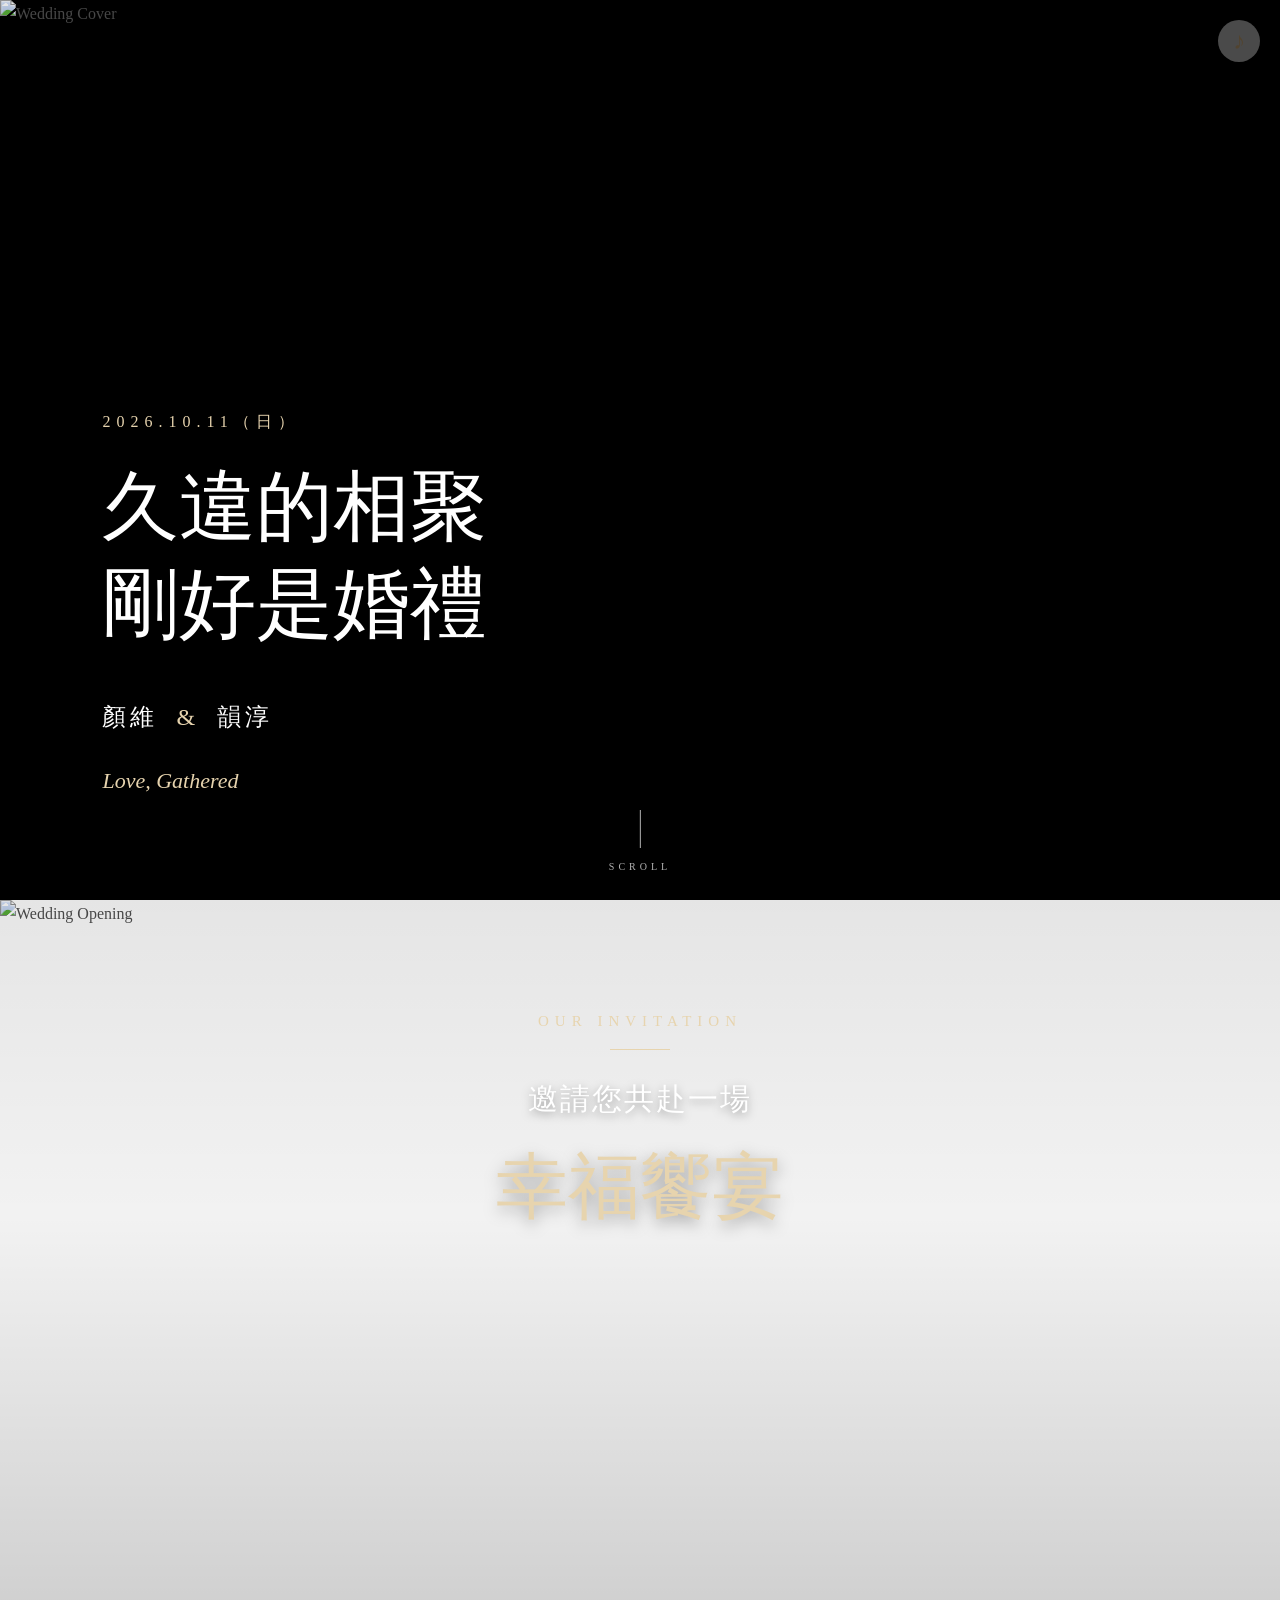
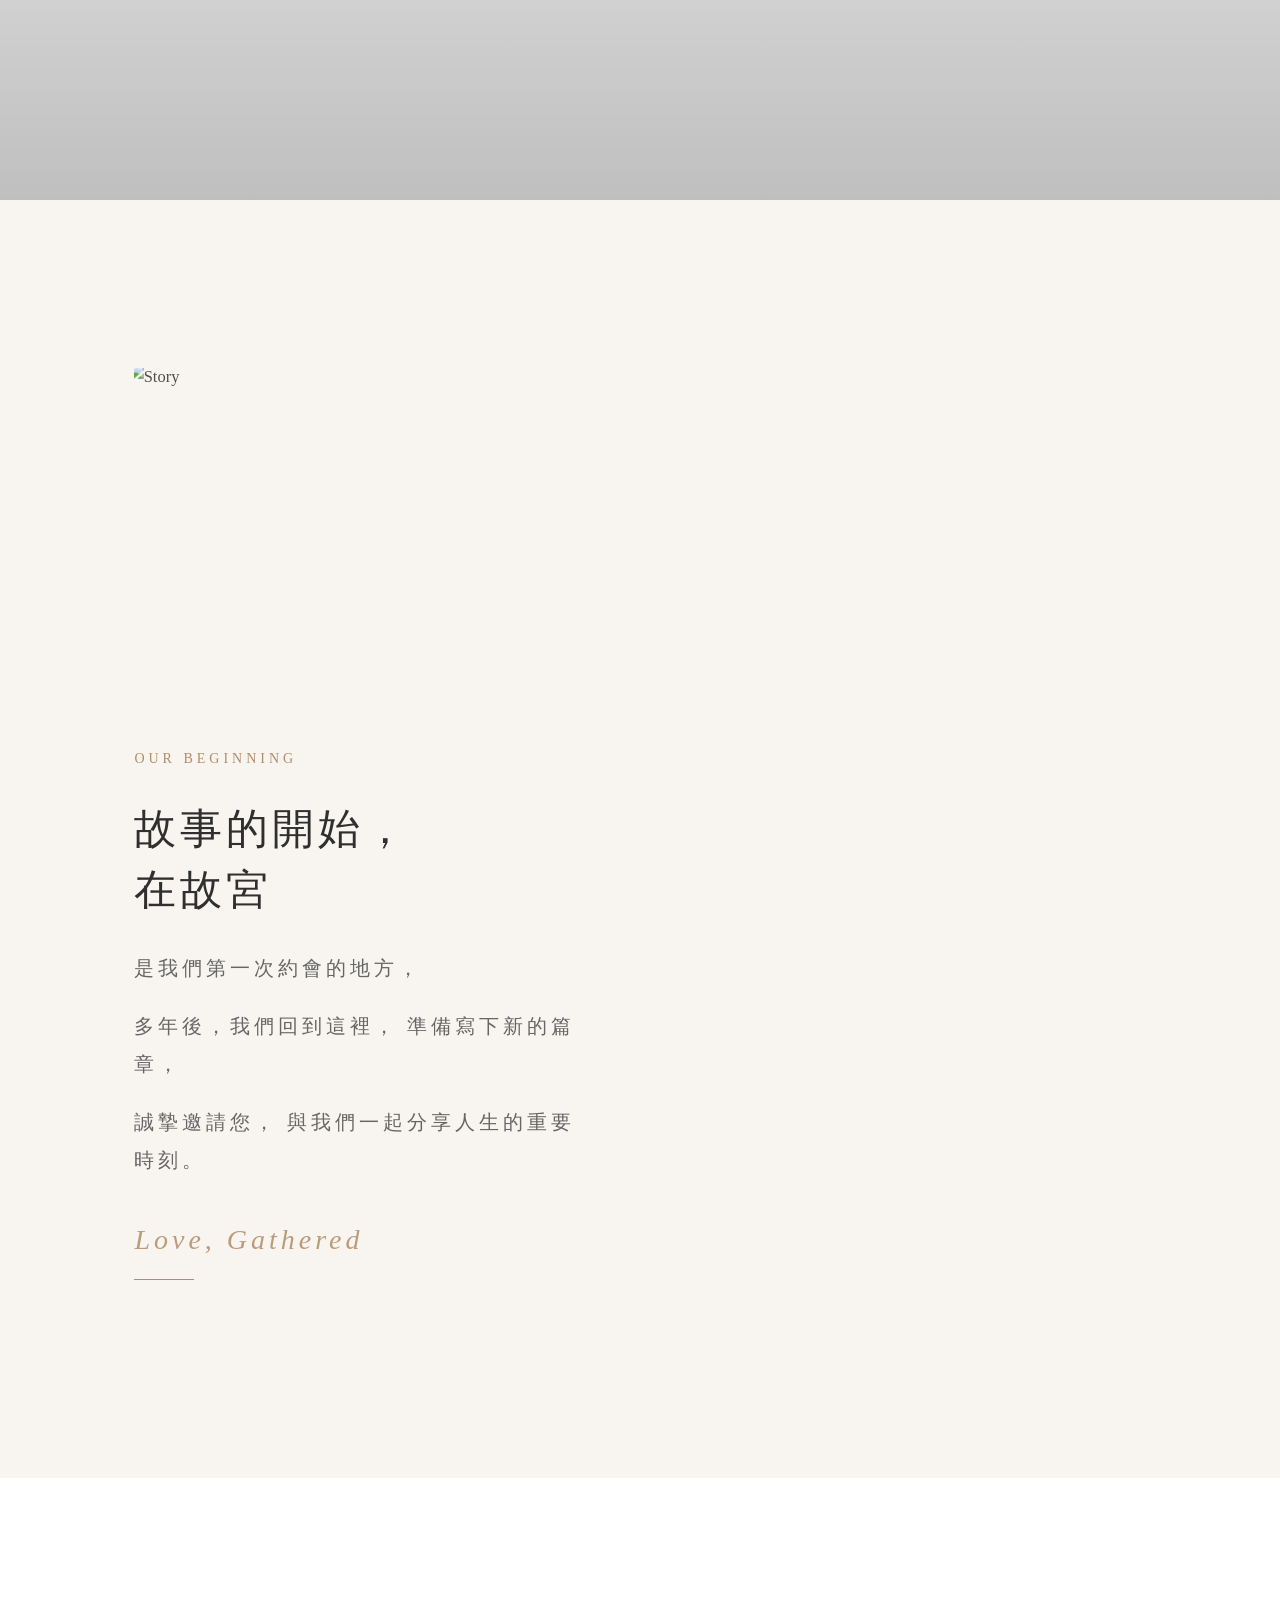
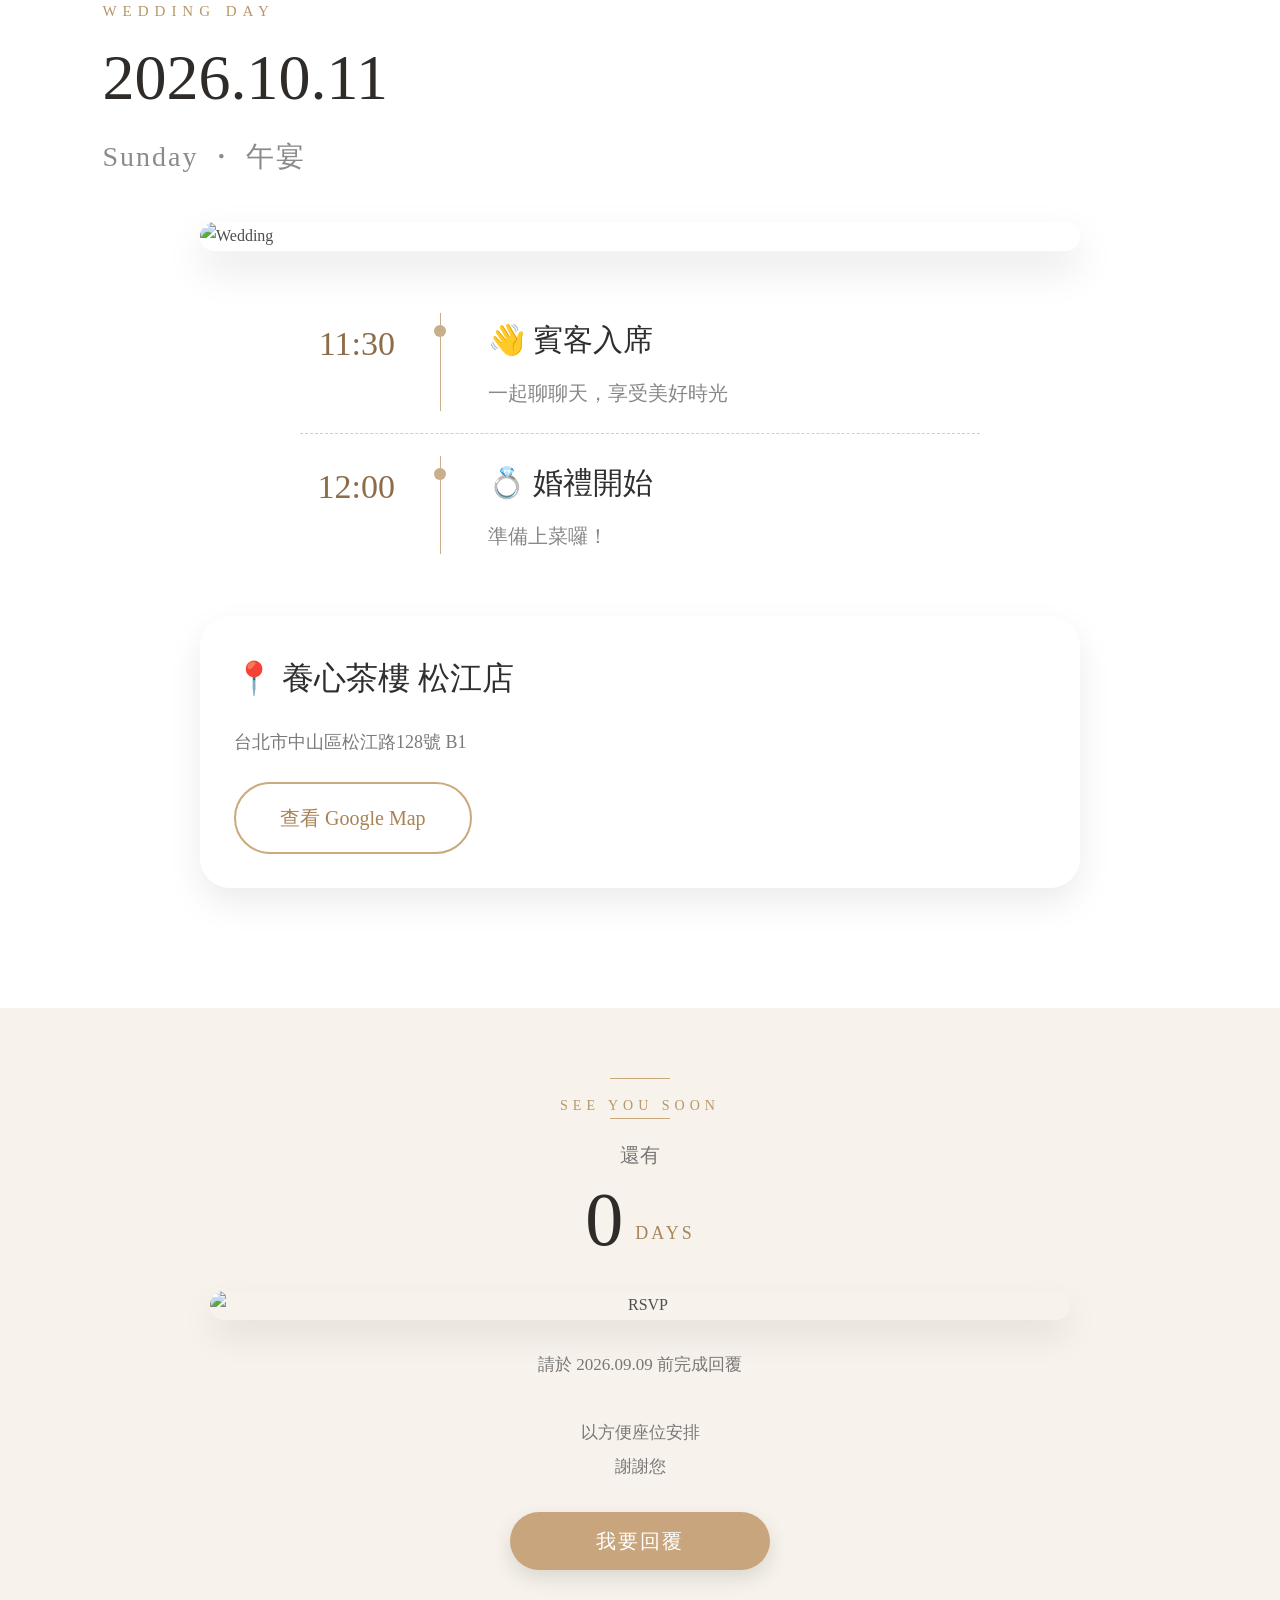
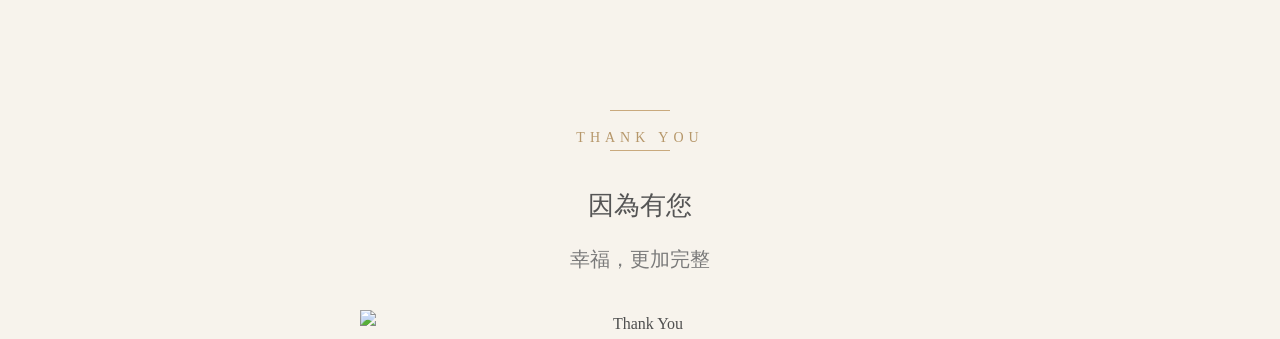
==== index.html @ 10304137 "網站版面優化" ====
<!DOCTYPE html>
<html lang="zh-Hant">

<head>
    <meta charset="UTF-8">
    <meta name="viewport" content="width=device-width, initial-scale=1.0">

    <title>久違的相聚，剛好是婚禮</title>

    <link rel="preconnect" href="https://fonts.googleapis.com">
    <link rel="preconnect" href="https://fonts.gstatic.com" crossorigin>

    <link href="https://share.google/tovKnfZ9bGQJ9keoD" rel="stylesheet">

    <link rel="stylesheet" href="style.css">
</head>

<body>

<audio id="bgMusic" loop preload="metadata">
    <source src="music/background.mp3" type="audio/mpeg">
</audio>

<button id="musicBtn" class="music-btn" aria-label="背景音樂">
    ♪
</button>

<header class="hero">

    <div class="hero-bg">

        <!-- Desktop Cover -->
        <img
            src="images/cover-desktop.jpg"
            class="desktop"
            alt="Wedding Cover"
            fetchpriority="high"
            decoding="async">

        <!-- Mobile Cover -->
        <img
            src="images/cover-mobile.jpg"
            class="mobile"
            alt="Wedding Cover"
            fetchpriority="high"
            decoding="async">

    </div>

    <div class="hero-overlay"></div>

    <div class="hero-content">

        <div class="hero-date hero-fade">
            2026.10.11（日）
        </div>

        <h1 class="hero-title">

            <span class="line1 hero-fade">
                久違的相聚
            </span>

            <span class="line2 hero-fade">
                剛好是婚禮
            </span>

        </h1>

        <div class="hero-couple hero-fade">

            <span>顏維</span>

            <em>&</em>

            <span>韻淳</span>

        </div>

        <div class="hero-love hero-fade">

            Love, Gathered

        </div>

    </div>

    <div class="scroll-indicator">

        <span></span>

        <p>SCROLL</p>

    </div>

</header>


<section class="opening">

    <div class="opening-bg">

        <img
        src="images/opening.jpg"
        alt="Wedding Opening"
        loading="lazy"
        decoding="async">

    </div>

    <div class="opening-overlay"></div>

    <div class="opening-content">

    <div class="opening-tag">
        OUR INVITATION
    </div>

    <div class="opening-subtitle">
        邀請您共赴一場
    </div>

    <h2 class="opening-title">
        幸福饗宴
    </h2>

</div>

</section>

<section class="story">

    <div class="story-content">

        <div class="section-tag">
            OUR BEGINNING
        </span>

        <h2>
            故事的開始，<br>
            在故宮
        </h2>

        <p>
            是我們第一次約會的地方，
        </p>

        <p>
            多年後，我們回到這裡，
            準備寫下新的篇章，
        </p>

        <p>
            誠摯邀請您，
            與我們一起分享人生的重要時刻。
        </p>

        <div class="story-love">
            Love, Gathered
        </div>

    </div>

    <div class="story-image">

        <img
        src="images/story.jpg"
        alt="Story"
        loading="lazy"
        decoding="async">

    </div>

</section>


<!-- ===========================
     WEDDING DAY
=========================== -->

<section class="wedding-day">

    <div class="section-tag">
        WEDDING DAY
    </div>

    <h2 class="wedding-date">
        2026.10.11
    </h2>

    <div class="wedding-week">
        Sunday ・ 午宴
    </div>

    <!-- Photo -->
    <div class="wedding-photo">

        <img
        src="images/wedding-day.jpg"
        alt="Wedding"
        loading="lazy"
        decoding="async">

    </div>

    <!-- Timeline -->

    <div class="timeline">

        <div class="timeline-item">

            <div class="timeline-time">
                11:30
            </div>

            <div class="timeline-line"></div>

            <div class="timeline-content">

                <h3>
                    👋 賓客入席
                </h3>

                <p>
                    一起聊聊天，享受美好時光
                </p>

            </div>

        </div>

        <div class="timeline-item">

            <div class="timeline-time">
                12:00
            </div>

            <div class="timeline-line"></div>

            <div class="timeline-content">

                <h3>
                    💍 婚禮開始
                </h3>

                <p>
                    準備上菜囉！
                </p>

            </div>

        </div>

    </div>

    <!-- Venue -->

    <div class="venue-card">

        <div class="venue-name">
            📍 養心茶樓 松江店
        </div>

        <div class="venue-address">
            台北市中山區松江路128號 B1
        </div>

        <a
            href="https://maps.app.goo.gl/XXXXXXXX"
            target="_blank"
            class="map-btn">

            查看 Google Map

        </a>

    </div>

</section>

<!-- ===========================
COUNTDOWN + RSVP
=========================== -->
<section class="countdown">
<div class="countdown-divider"></div>
<div class="countdown-tag">SEE YOU SOON</div>
<div class="countdown-divider"></div>
<div class="countdown-text">還有</div>
<div class="countdown-days">
<span id="days">0</span>
<span class="days-text">DAYS</span>
</div>
<div class="rsvp-photo">
<img
src="images/rsvp.jpg"
alt="RSVP"
loading="lazy"
decoding="async">
</div>
<div class="rsvp-note">
請於 2026.09.09 前完成回覆<br><br>
以方便座位安排<br>
謝謝您
</div>
<a href="https://forms.gle/j4CADW6U5NRUHz796" target="_blank" class="rsvp-btn">
我要回覆
</a>
</section>

<!-- ===========================
     THANK YOU
=========================== -->

<section class="thankyou">

    <div class="thankyou-divider"></div>

    <div class="thankyou-tag">
        THANK YOU
    </div>

    <div class="thankyou-divider"></div>

    <div class="thankyou-text">

        <p>因為有您</p>

        <p>幸福，更加完整</p>

    </div>

    <div class="thankyou-photo">

        <img
        src="images/thank-you.jpg"
        alt="Thank You"
        loading="lazy"
        decoding="async">

    </div>

</section>
<script src="script.js"></script>

</body>
</html>
---- style.css ----
/* ===========================
   RESET
=========================== */

*{
    margin:0;
    padding:0;
    box-sizing:border-box;
}

html{
    scroll-behavior:smooth;
}

body{

    font-family:"Noto Serif TC",serif;
    color:#4f4f4f;
    background:#ffffff;
    line-height:1.8;
    overflow-x:hidden;

}

img{

    width:100%;
    display:block;

}

a{

    text-decoration:none;

}

section{

    width:100%;
    padding:120px 8%;

}


/* ===========================
   共用
=========================== */

.section-tag{

    font-size:13px;
    letter-spacing:4px;
    color:#a59d92;
    display:block;
    margin-bottom:24px;

}

h1{

    font-size:64px;
    font-weight:500;
    line-height:1.3;

}

h2{

    font-size:42px;
    font-weight:500;
    line-height:1.5;

}

p{

    font-size:18px;
    color:#666;
    margin-top:18px;

}

.love{

    font-family:"Cormorant Garamond",serif;
    font-size:20px;
    font-style:italic;
    color:#9c8b74;

}

/* ===========================
   HERO
=========================== */

.hero{
    position:relative;
    width:100%;
    height:100vh;
    min-height:760px;
    overflow:hidden;
    background:#000;
}

.hero-bg{
    position:absolute;
    inset:0;
    z-index:1;
}

.hero-bg img{
    position:absolute;
    inset:0;
    width:100%;
    height:100%;
    object-fit:cover;
}

.hero-bg .desktop{
    display:block;
}

.hero-bg .mobile{
    display:none;
}

.hero-overlay{
    position:absolute;
    inset:0;
    z-index:2;

    background:
    linear-gradient(
        to bottom,
        rgba(0,0,0,.10),
        rgba(0,0,0,.18),
        rgba(0,0,0,.42)
    );
}

.hero-content{

    position:absolute;

    left:8%;

    bottom:11%;

    z-index:5;

    max-width:700px;

}

.hero-date,
.hero-title span,
.hero-couple,
.hero-love{

    opacity:1;

}

.hero-date{

    color:#E6D3AE;

    font-size:16px;

    letter-spacing:6px;

    margin-bottom:26px;

}

.hero-title{

    display:flex;

    flex-direction:column;

    gap:6px;

}

.hero-title span{

    display:block;

    color:#fff;

    font-size:clamp(48px,6vw,82px);

    line-height:1.18;

    font-weight:400;

    text-shadow:0 8px 28px rgba(0,0,0,.55);

}

.hero-couple{

    display:flex;

    align-items:center;

    gap:18px;

    margin-top:46px;

    color:#fff;

    font-size:24px;

    letter-spacing:4px;

}

.hero-couple em{

    font-style:normal;

    color:#E6D3AE;

}

.hero-love{

    margin-top:22px;

    font-size:22px;

    font-family:"Cormorant Garamond",serif;

    font-style:italic;

    color:#E6D3AE;

    opacity:.9;

}

.scroll-indicator{

    position:absolute;

    left:50%;

    bottom:24px;

    transform:translateX(-50%);

    z-index:8;

    display:flex;

    flex-direction:column;

    align-items:center;

    opacity:.7;

    animation:scrollFloat 3.6s ease-in-out infinite;

}

.scroll-indicator span{

    width:1px;

    height:38px;

    background:#fff;

    margin-bottom:10px;

}

.scroll-indicator p{

    margin:0;

    color:#fff;

    font-size:10px;

    letter-spacing:4px;

}

@keyframes scrollFloat{

    0%{

        transform:translate(-50%,0);

    }

    50%{

        transform:translate(-50%,8px);

    }

    100%{

        transform:translate(-50%,0);

    }

}

@media(max-width:900px){

.hero{

    min-height:100vh;

}

.hero-bg .desktop{

    display:none;

}

.hero-bg .mobile{

    display:block;

}

.hero-content{

    left:28px;

    right:28px;

    top:72px;

    bottom:auto;

}

.hero-date{

    font-size:13px;

    letter-spacing:4px;

    margin-bottom:16px;

}

.hero-title span{

    font-size:42px;

    line-height:1.25;

}

.hero-couple{

    margin-top:36px;

    font-size:18px;

    gap:12px;

}

.hero-love{

    font-size:17px;

    margin-top:18px;

}

.scroll-indicator{

    bottom:18px;

}

}

@keyframes fadeUp{

    from{

        opacity:0;

        filter:blur(10px);

    }

    to{

        opacity:1;

        filter:blur(0);

    }

}

/* ===========================
   OPENING
=========================== */

.opening{

    position:relative;

    width:100%;

    height:100vh;

    min-height:820px;

    overflow:hidden;

}

/* 背景 */

.opening-bg{

    position:absolute;

    inset:0;

}

.opening-bg img{

    width:100%;

    height:100%;

    object-fit:cover;

    object-position:center;

}

/* 漸層 */

.opening-overlay{

    position:absolute;

    inset:0;

    background:linear-gradient(
        to bottom,
        rgba(0,0,0,.10),
        rgba(0,0,0,.05) 35%,
        rgba(0,0,0,.25) 100%
    );

}

/* 文字 */

.opening-content{

    position:absolute;

    top:12%;

    left:50%;

    transform:translateX(-50%);

    width:min(760px,90%);

    text-align:center;

    z-index:2;

}

/* OUR INVITATION */

.opening-tag{

    color:#E7D4AE;

    font-size:15px;

    letter-spacing:6px;

    margin-bottom:22px;

}

.opening-tag::after{

    content:"";

    display:block;

    width:60px;

    height:1px;

    background:#E7D4AE;

    margin:14px auto 0;

}

/* 小標 */

.opening-subtitle{

    color:#fff;

    font-size:30px;

    font-weight:400;

    letter-spacing:2px;

    white-space:nowrap;

    text-shadow:0 3px 10px rgba(0,0,0,.35);

}

/* 主標 */

.opening-title{

    margin-top:18px;

    color:#E7D4AE;

    font-size:72px;

    font-weight:400;

    line-height:1.2;

    text-shadow:0 5px 16px rgba(0,0,0,.35);

    opacity:1;important;

    transform:translateY(24px);

}

/* ===========================
   手機
=========================== */

@media (max-width:900px){

.opening{

    height:82vh;

    min-height:700px;

}

.opening-bg img{

    object-position:center;

}

.opening-content{

    top:10%;

    width:calc(100% - 40px);

}

.opening-tag{

    font-size:12px;

    letter-spacing:4px;

    margin-bottom:18px;

}

.opening-tag::after{

    width:50px;

    margin-top:12px;

}

.opening-subtitle{

    font-size:18px;

    white-space:nowrap;

}

.opening-title{

    margin-top:12px;

    font-size:42px;

}

}

/* ===========================
   STORY
=========================== */

.story{

    display:grid;
    grid-template-columns:48% 52%;
    min-height:760px;

    background:#F8F5F0;

    overflow:hidden;

}

.story-content{

    display:flex;

    flex-direction:column;

    justify-content:center;

    padding:80px 6vw;

}

.story .section-tag{

    font-size:15px;

    letter-spacing:5px;

    color:#B08D69;

    margin-bottom:18px;

}

.story .section-tag::after{

    content:"";

    display:block;

    width:60px;

    height:1px;

    background:#B08D69;

    margin-top:14px;

}

.story h2{

    font-size:60px;

    line-height:1.35;

    font-weight:400;

    color:#2F2F2F;

    margin:36px 0;

}

.story p{

    font-size:24px;

    line-height:1.9;

    color:#666;

    margin-bottom:18px;

}

.story-love{

    margin-top:34px;

    font-size:26px;

    font-family:"Cormorant Garamond",serif;

    color:#B08D69;

    font-style:italic;

    opacity:.85;

}

.story-image{

    position:relative;

    overflow:hidden;

}

.story-image img{

    width:100%;

    height:100%;

    object-fit:cover;

    object-position:62% center;

    transform:scale(1.05);

}

.story-image::before{

    content:"";

    position:absolute;

    left:0;

    top:0;

    width:18%;

    height:100%;

    background:linear-gradient(

        to right,

        #F8F5F0,

        rgba(248,245,240,.7),

        transparent

    );

    z-index:2;

}

@media(max-width:900px){

.story{

    display:flex;

    flex-direction:column;

}

.story-image{

    order:-1;

    height:42vh;

}

.story-image img{

    object-position:center 28%;

    transform:scale(1.02);

}

.story-image::before{

    width:100%;

    height:16%;

    left:0;

    top:auto;

    bottom:0;

    background:linear-gradient(

        to bottom,

        transparent,

        rgba(248,245,240,.6),

        #F8F5F0

    );

}

.story-content{

    padding:46px 32px 56px;

}

.story .section-tag{

    font-size:13px;

    letter-spacing:4px;

}

.story h2{

    font-size:38px;

    line-height:1.45;

    margin:24px 0;

}

.story p{

    font-size:18px;

    line-height:1.85;

    margin-bottom:16px;

}

.story-love{

    font-size:22px;

    margin-top:28px;

}

}

/* 圖片 */

.story-image{

    order:-1;

    height:42vh;

}

.story-image img{

    object-fit:cover;

    object-position:center 28%;

    transform:scale(1.03);

}

/* 底部漸層 */

.story-image::before{

    width:100%;

    height:18%;

    left:0;

    top:auto;

    bottom:0;

    background:linear-gradient(

        to bottom,

        transparent 0%,

        rgba(248,245,240,.55) 60%,

        #F8F5F0 100%

    );

}

/* 文字 */

.story-content{

    padding:48px 32px 60px;

}

.story .section-tag{

    font-size:14px;

    letter-spacing:4px;

}

.story h2{

    font-size:42px;

    line-height:1.45;

    margin:28px 0;

}

.story p{

    font-size:20px;

    line-height:1.9;

    margin-bottom:20px;

}

.story-love{

    margin-top:36px;

    font-size:28px;

}

}

/* ===========================
   WEDDING DAY
=========================== */

.wedding-day{

    background:#F7F3EC;

    padding:70px 20px 90px;

    text-align:center;

}

.section-tag{

    font-size:15px;

    letter-spacing:6px;

    color:#B6976A;

    margin-bottom:18px;

}

.wedding-date{

    font-size:64px;

    font-weight:500;

    color:#2E2B28;

    margin:0;

    line-height:1.1;

}

.wedding-week{

    margin-top:18px;

    font-size:28px;

    color:#8B8B8B;

    letter-spacing:2px;

}

/* ===========================
   Photo
=========================== */

.wedding-photo{

    width:min(880px,100%);

    margin:40px auto;

}

.wedding-photo img{

    width:100%;

    display:block;

    border-radius:34px;

    box-shadow:0 18px 40px rgba(0,0,0,.10);

}

/* ===========================
   Timeline
=========================== */

.timeline{

    max-width:680px;

    margin:0 auto 40px;

    text-align:left;

}

.timeline-item{

    display:grid;

    grid-template-columns:120px 40px 1fr;

    align-items:flex-start;

    padding:22px 0;

}

.timeline-item:not(:last-child){

    border-bottom:1px dashed #DCCDB9;

}

.timeline-time{

    font-size:34px;

    color:#8C6D49;

    font-weight:500;

    text-align:right;

    padding-right:25px;

}

.timeline-line{

    position:relative;

    width:1px;

    background:#C8AE8A;

    height:100%;

    justify-self:center;

}

.timeline-line::before{

    content:"";

    position:absolute;

    top:12px;

    left:50%;

    transform:translateX(-50%);

    width:12px;

    height:12px;

    border-radius:50%;

    background:#C8AE8A;

}

.timeline-content{

    padding-left:28px;

}

.timeline-content h3{

    margin:0 0 8px;

    font-size:30px;

    color:#2F2F2F;

    font-weight:500;

}

.timeline-content p{

    margin:0;

    font-size:20px;

    color:#888;

    line-height:1.8;

}

/* ===========================
   Venue
=========================== */

.venue-card{

    max-width:880px;

    margin:0 auto;

    background:#fff;

    border-radius:30px;

    padding:34px 34px;

    box-shadow:0 15px 35px rgba(0,0,0,.08);

}

.venue-name{

    font-size:32px;

    color:#2F2F2F;

    font-weight:500;

}

.venue-address{

    margin-top:18px;

    font-size:18px;

    color:#7A7A7A;

    line-height:1.8;

}

.map-btn{

    display:inline-block;

    margin-top:24px;

    padding:16px 44px;

    border:2px solid #C9A97D;

    border-radius:999px;

    color:#A98256;

    text-decoration:none;

    font-size:20px;

    transition:.3s;

}

.map-btn:hover{

    background:#C9A97D;

    color:#fff;

}

/* ===========================
   Mobile
=========================== */

@media (max-width:768px){

.wedding-day{

    padding:70px 22px 90px;

}

.section-tag{

    font-size:12px;

    letter-spacing:5px;

}

.wedding-date{

    font-size:56px;

}

.wedding-week{

    font-size:20px;

    margin-top:14px;

}

.wedding-photo{

    margin:38px auto 45px;

}

.wedding-photo img{

    border-radius:24px;

}

.timeline{

    margin-bottom:45px;

}

.timeline-item{

    grid-template-columns:75px 24px 1fr;

    padding:22px 0;

}

.timeline-time{

    font-size:28px;

    padding-right:12px;

}

.timeline-line::before{

    width:10px;

    height:10px;

}

.timeline-content{

    padding-left:18px;

}

.timeline-content h3{

    font-size:24px;

}

.timeline-content p{

    font-size:16px;

    line-height:1.7;

}

.venue-card{

    padding:30px 24px;

    border-radius:24px;

}

.venue-name{

    font-size:28px;

}

.venue-address{

    font-size:18px;

}

.map-btn{

    margin-top:24px;

    font-size:17px;

    padding:14px 30px;

}

}


/* ===========================
   COUNTDOWN + RSVP
=========================== */

.countdown{

    background:#F7F3EC;

    padding:70px 20px 80px;

    text-align:center;

}

.countdown-divider{

    width:60px;

    height:1px;

    background:#C9A97D;

    margin:0 auto 14px;

}

.countdown-tag{

    font-size:14px;

    letter-spacing:5px;

    color:#B6976A;

}

.countdown-text{

    margin-top:18px;

    font-size:20px;

    color:#777;

}

.countdown-days{

    display:flex;

    justify-content:center;

    align-items:flex-end;

    gap:12px;

    margin:8px 0 34px;

}

.countdown-days #days{

    font-size:76px;

    font-weight:500;

    line-height:1;

    color:#2E2B28;

}

.days-text{

    font-size:18px;

    letter-spacing:3px;

    color:#A7865B;

    padding-bottom:8px;

}

.rsvp-photo{

    width:min(860px,100%);

    margin:0 auto 28px;

}

.rsvp-photo img{

    width:100%;

    display:block;

    border-radius:26px;

    box-shadow:0 16px 34px rgba(0,0,0,.08);

}

.rsvp-note{

    font-size:17px;

    color:#777;

    line-height:2;

    margin-bottom:28px;

}

.rsvp-btn{

    display:inline-flex;

    justify-content:center;

    align-items:center;

    min-width:260px;

    height:58px;

    padding:0 40px;

    border-radius:999px;

    background:#C8A57C;

    color:#fff;

    font-size:20px;

    letter-spacing:2px;

    transition:.35s;

    box-shadow:0 8px 20px rgba(0,0,0,.12);

}

.rsvp-btn:hover{

    background:#B48E63;

    transform:translateY(-2px);

    box-shadow:0 14px 28px rgba(0,0,0,.15);

}

/* ===========================
   Mobile
=========================== */

@media (max-width:768px){

.countdown{

    padding:60px 20px 70px;

}

.countdown-divider{

    width:56px;

    margin-bottom:16px;

}

.countdown-tag{

    font-size:12px;

    letter-spacing:5px;

}

.countdown-text{

    margin-top:24px;

    font-size:20px;

}

.countdown-days{

    margin:8px 0 28px;

}

.countdown-days #days{

    font-size:56px;

}

.days-text{

    font-size:16px;

    letter-spacing:3px;

    padding-bottom:8px;

}

.rsvp-photo{

    margin:0 auto 24px;

}

.rsvp-photo img{

    border-radius:22px;

}

.rsvp-note{

    font-size:15px;

    line-height:1.8;

    margin-bottom:28px;

}

.rsvp-btn{

    width:100%;

    max-width:280px;

    height:54px;

    font-size:18px;

}

}

/* ===========================
   THANK YOU
=========================== */

.thankyou{

    background:#F7F3EC;

    padding:60px 20px 0;

    text-align:center;

}

.thankyou-divider{

    width:60px;

    height:1px;

    background:#C9A97D;

    margin:0 auto 14px;

}

.thankyou-tag{

    font-size:14px;

    letter-spacing:5px;

    color:#B6976A;

}

.thankyou-text{

    margin:30px 0 32px;

}

.thankyou-text p{

    margin:0;

    color:#555;

    line-height:1.9;

}

.thankyou-text p:first-child{

    font-size:26px;

    font-weight:500;

    margin-bottom:10px;

}

.thankyou-text p:last-child{

    font-size:20px;

    color:#7A7A7A;

}

.thankyou-photo{

    display:flex;

    justify-content:center;

}

.thankyou-photo img{

    display:block;

    width:100%;

    max-width:560px;

    height:auto;

}
@media (max-width:768px){

.thankyou{

    padding:55px 20px 0;

}

.thankyou-divider{

    width:56px;

}

.thankyou-tag{

    font-size:12px;

    letter-spacing:5px;

}

.thankyou-text{

    margin:28px 0 28px;

}

.thankyou-text p:first-child{

    font-size:22px;

}

.thankyou-text p:last-child{

    font-size:17px;

}

.thankyou-photo img{

    max-width:92%;

}

}

/* ===========================
   MUSIC
=========================== */

.music-btn{

    position:fixed;

    top:20px;

    right:20px;

    width:42px;

    height:42px;

    border:none;

    border-radius:50%;

    background:rgba(255,255,255,.65);

    backdrop-filter:blur(10px);

    box-shadow:0 8px 18px rgba(0,0,0,.08);

    color:#B6976A;

    font-size:24px;

    display:flex;

    justify-content:center;

    align-items:center;

    cursor:pointer;

    z-index:9999;

    transition:.3s;

}

.music-btn:hover{

    transform:scale(1.08);

    background:rgba(255,255,255,.9);

}

.music-btn img{

    width:38px;

    height:38px;

    border-radius:50%;

    pointer-events:none;

}

.music-btn.pause{

    opacity:.45;

}

@keyframes cdRotate{

    from{

        transform:rotate(0deg);

    }

    to{

        transform:rotate(360deg);

    }

}

@media(max-width:768px){

@media(max-width:768px){

.music-btn{

    width:38px;

    height:38px;

    top:14px;

    right:14px;

    font-size:20px;

}

}

.music-btn img{

    width:34px;

    height:34px;

}

}
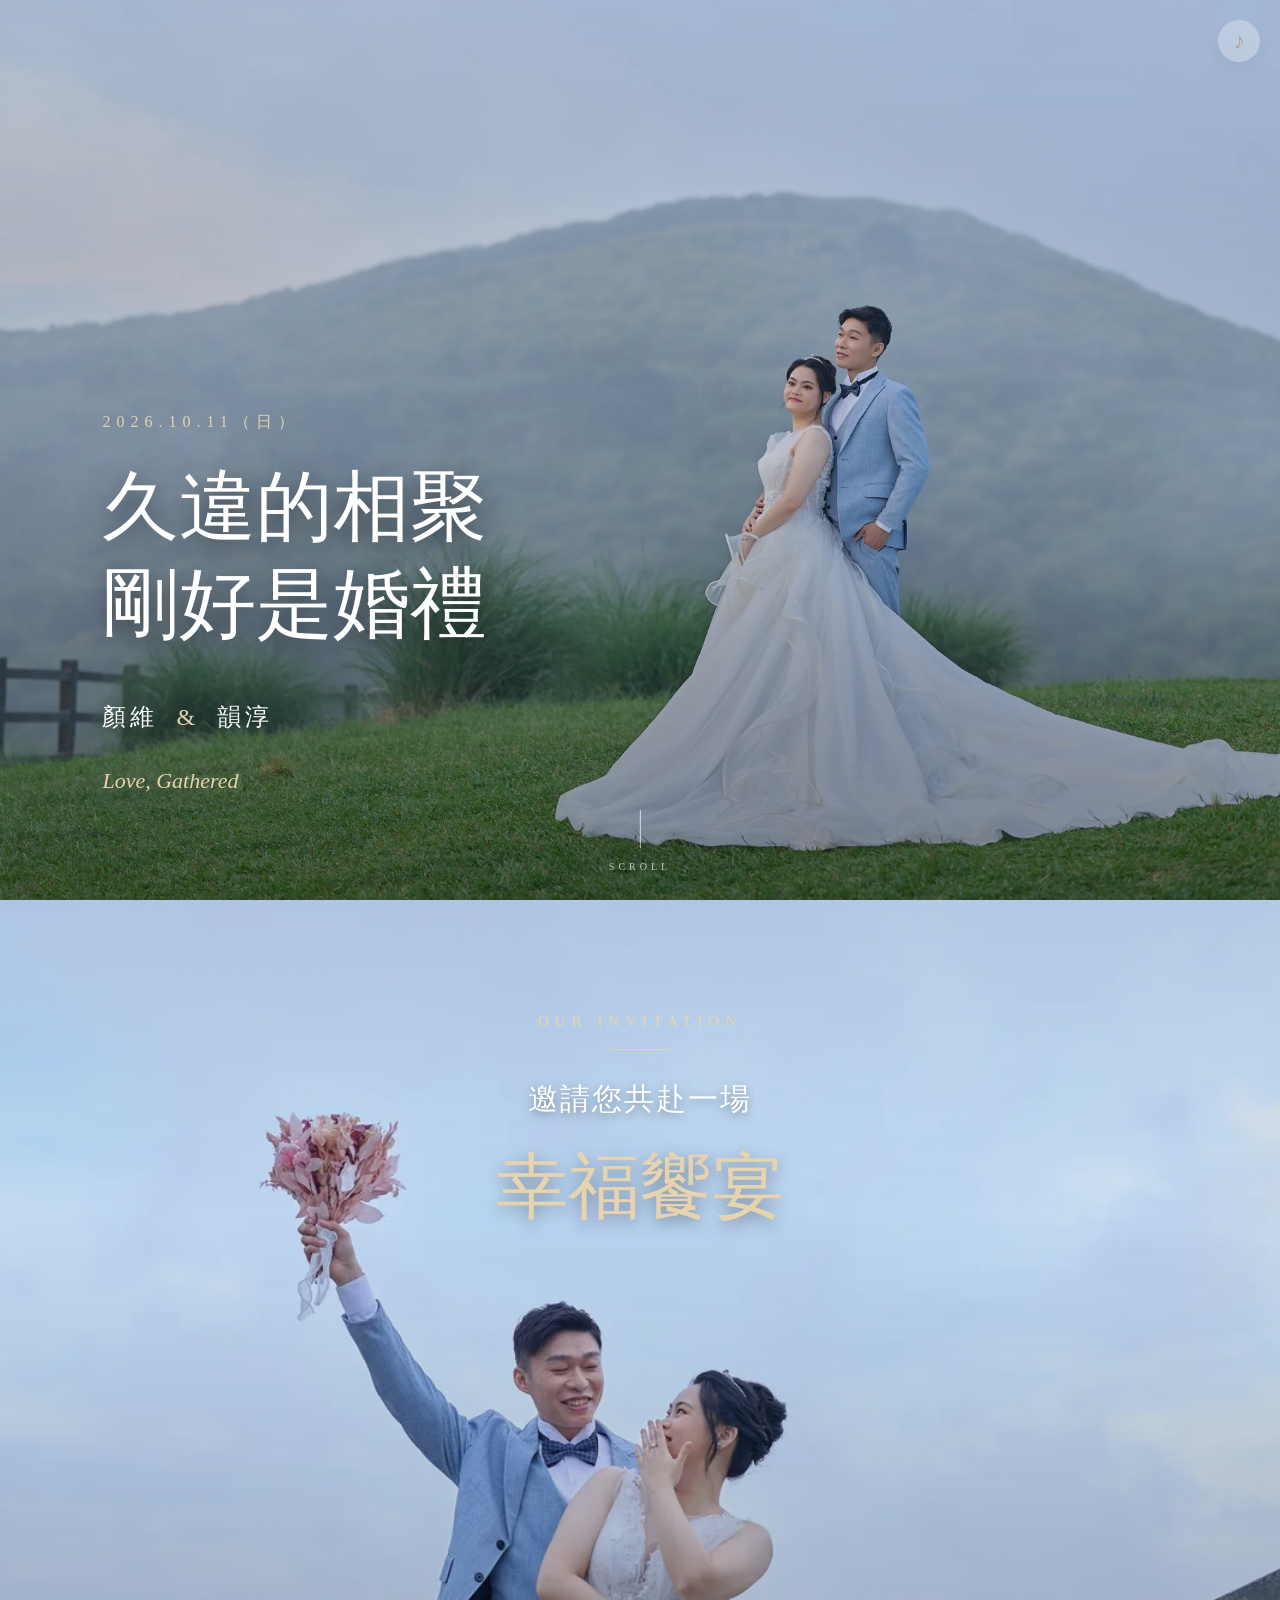
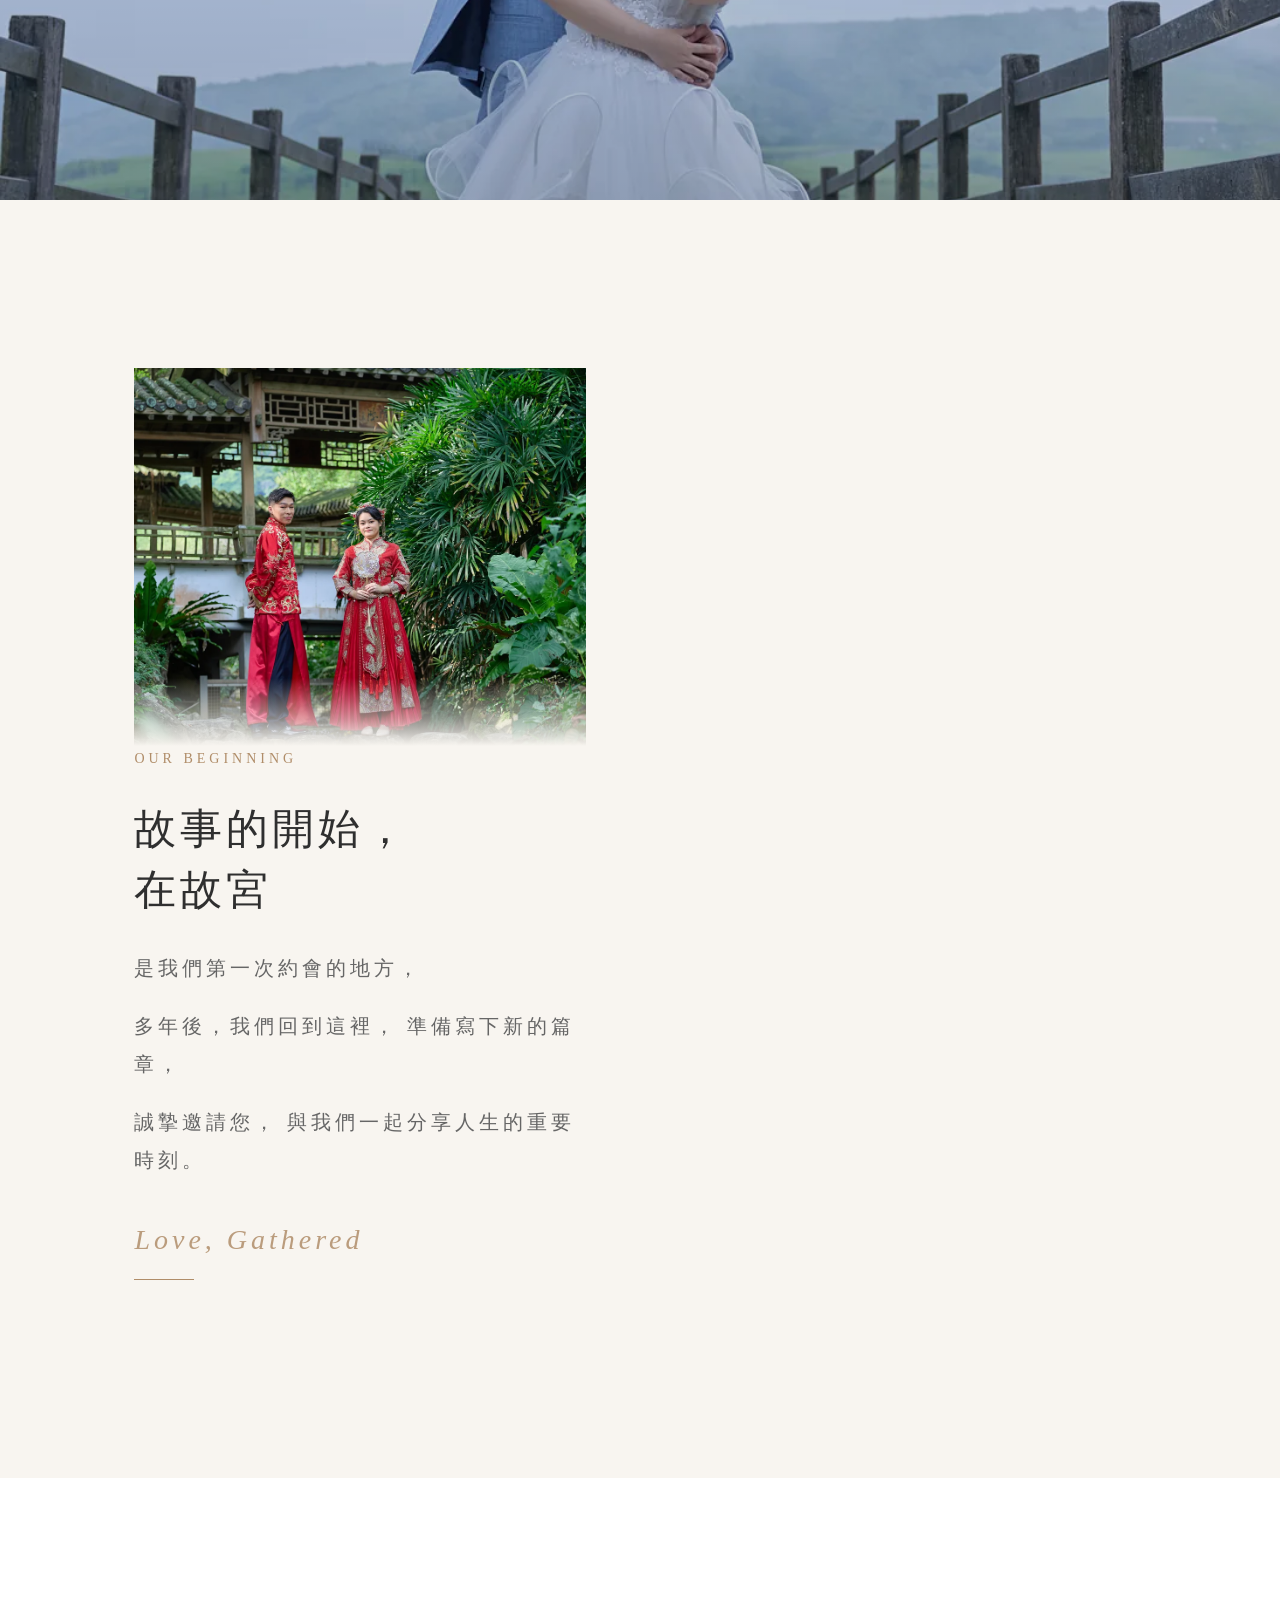
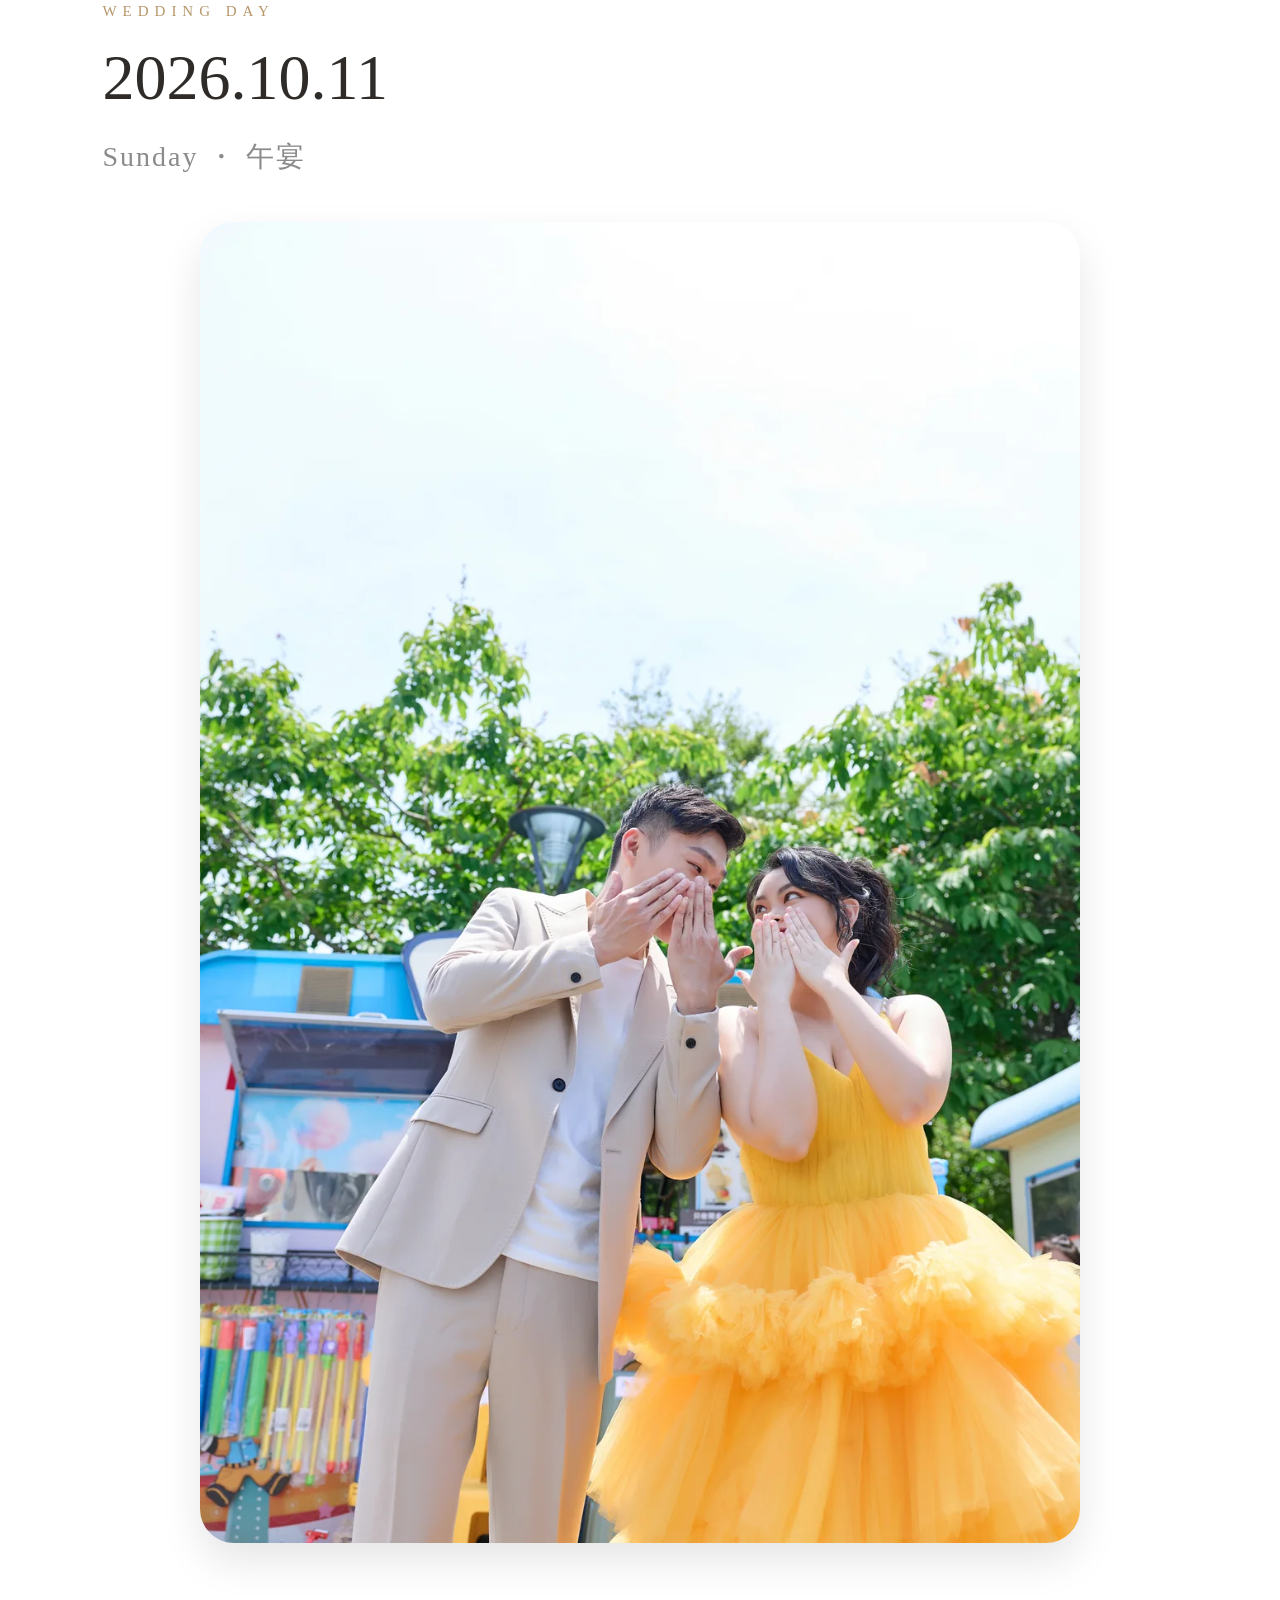
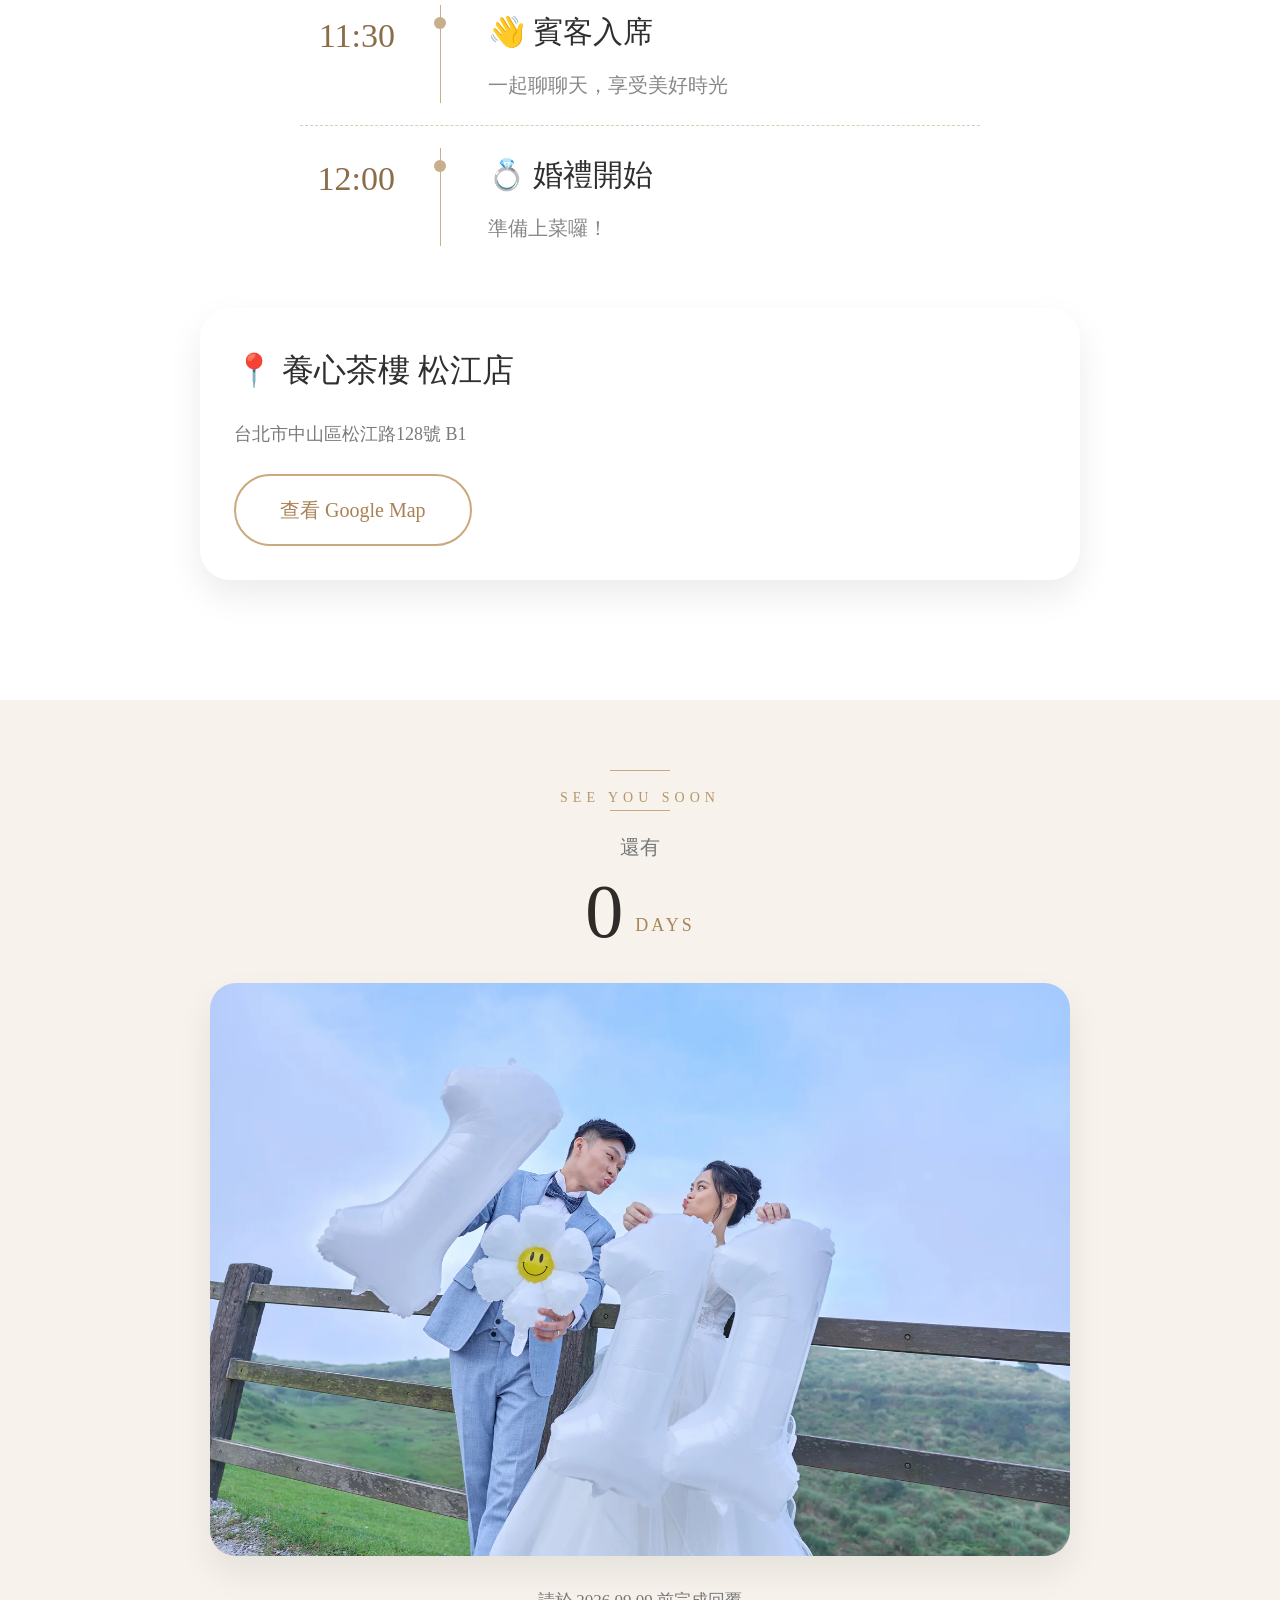
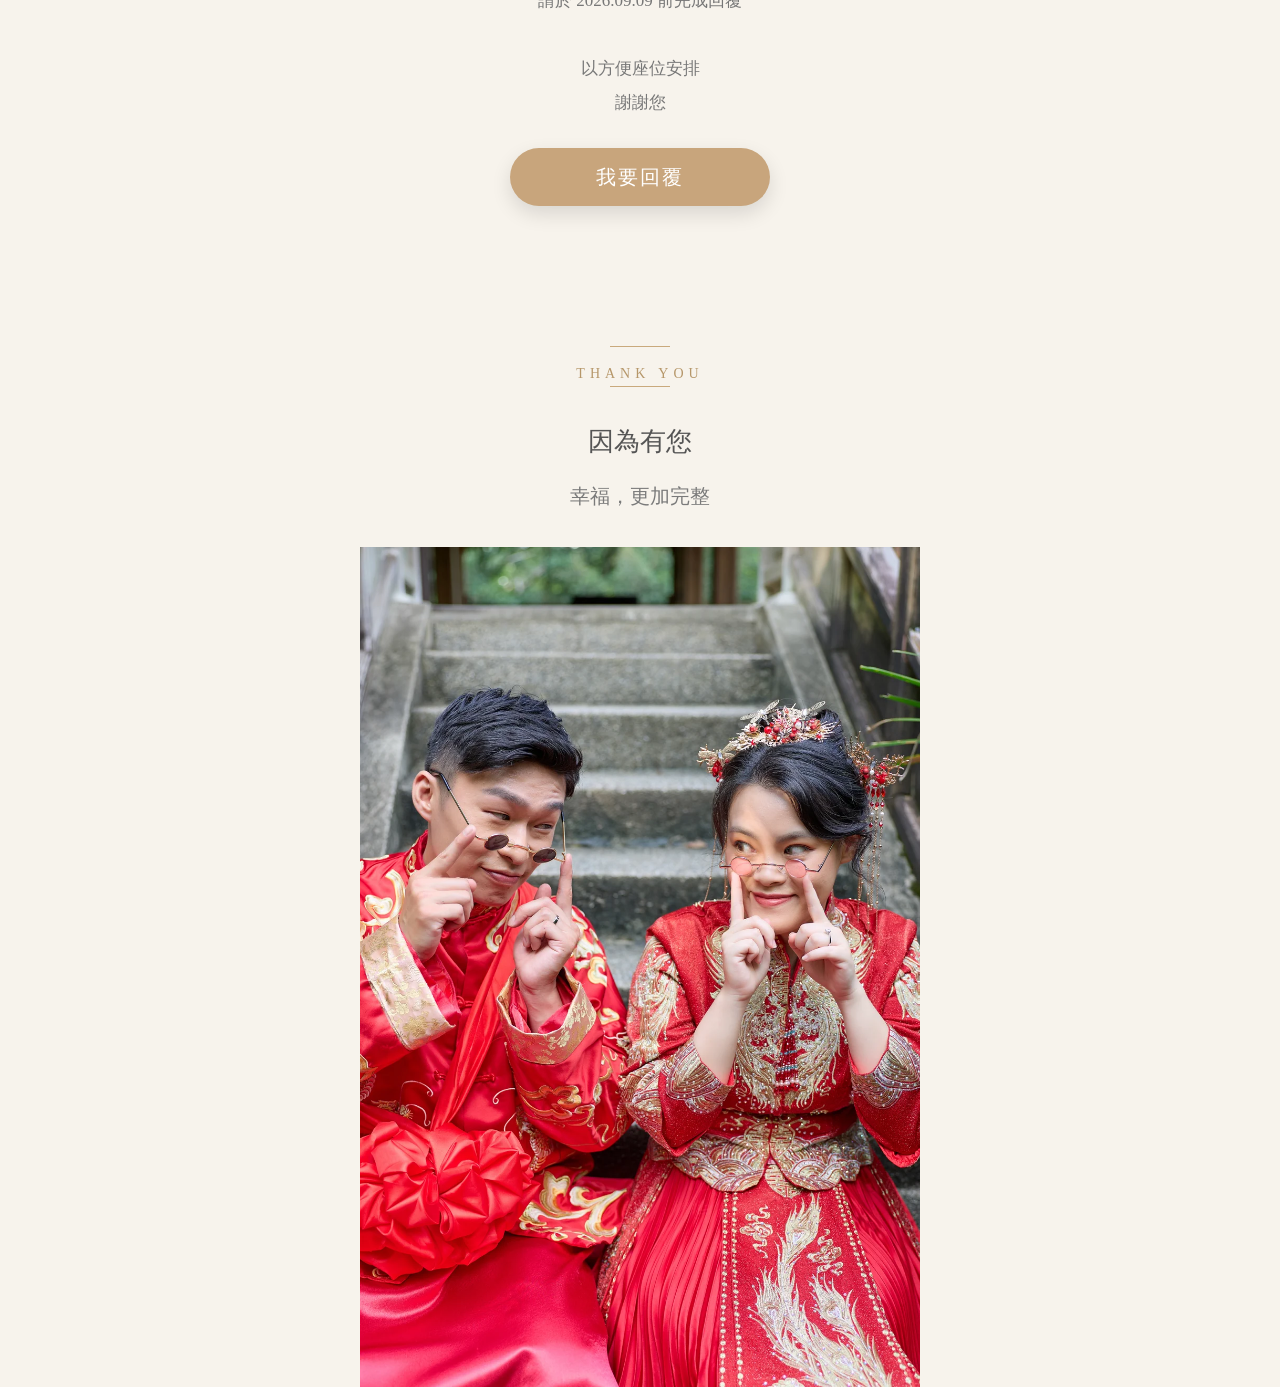
==== commit 277a911d: "照片優化" ====
--- a/index.html
+++ b/index.html
@@ -31,7 +31,7 @@
 
         <!-- Desktop Cover -->
         <img
-            src="images/cover-desktop.jpg"
+            src="images/cover-desktop.webp"
             class="desktop"
             alt="Wedding Cover"
             fetchpriority="high"
@@ -39,7 +39,7 @@
 
         <!-- Mobile Cover -->
         <img
-            src="images/cover-mobile.jpg"
+            src="images/cover-mobile.webp"
             class="mobile"
             alt="Wedding Cover"
             fetchpriority="high"
@@ -101,7 +101,7 @@
     <div class="opening-bg">
 
         <img
-        src="images/opening.jpg"
+        src="images/opening.webp"
         alt="Wedding Opening"
         loading="lazy"
         decoding="async">
@@ -164,7 +164,7 @@
     <div class="story-image">
 
         <img
-        src="images/story.jpg"
+        src="images/story.webp"
         alt="Story"
         loading="lazy"
         decoding="async">
@@ -196,7 +196,7 @@
     <div class="wedding-photo">
 
         <img
-        src="images/wedding-day.jpg"
+        src="images/wedding-day.webp"
         alt="Wedding"
         loading="lazy"
         decoding="async">
@@ -292,7 +292,7 @@
 </div>
 <div class="rsvp-photo">
 <img
-src="images/rsvp.jpg"
+src="images/rsvp.webp"
 alt="RSVP"
 loading="lazy"
 decoding="async">
@@ -332,7 +332,7 @@
     <div class="thankyou-photo">
 
         <img
-        src="images/thank-you.jpg"
+        src="images/thank-you.webp"
         alt="Thank You"
         loading="lazy"
         decoding="async">
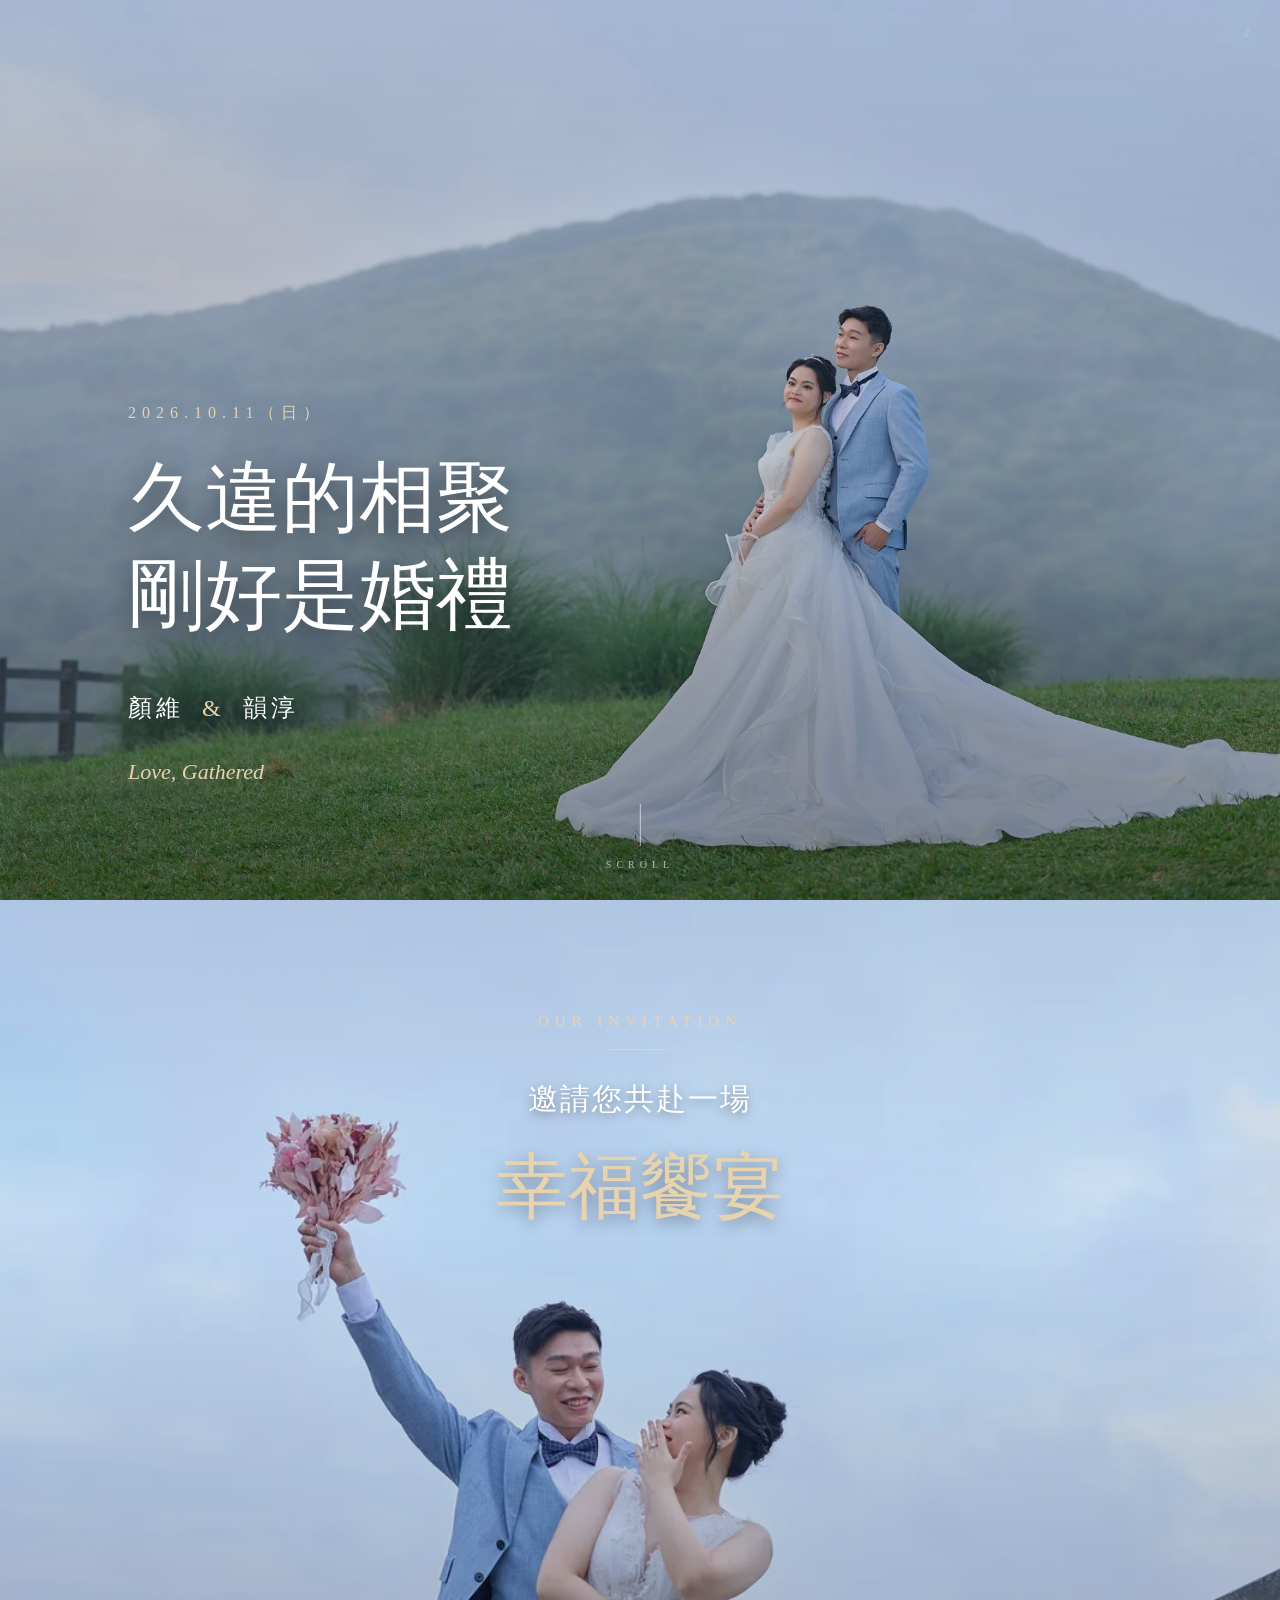
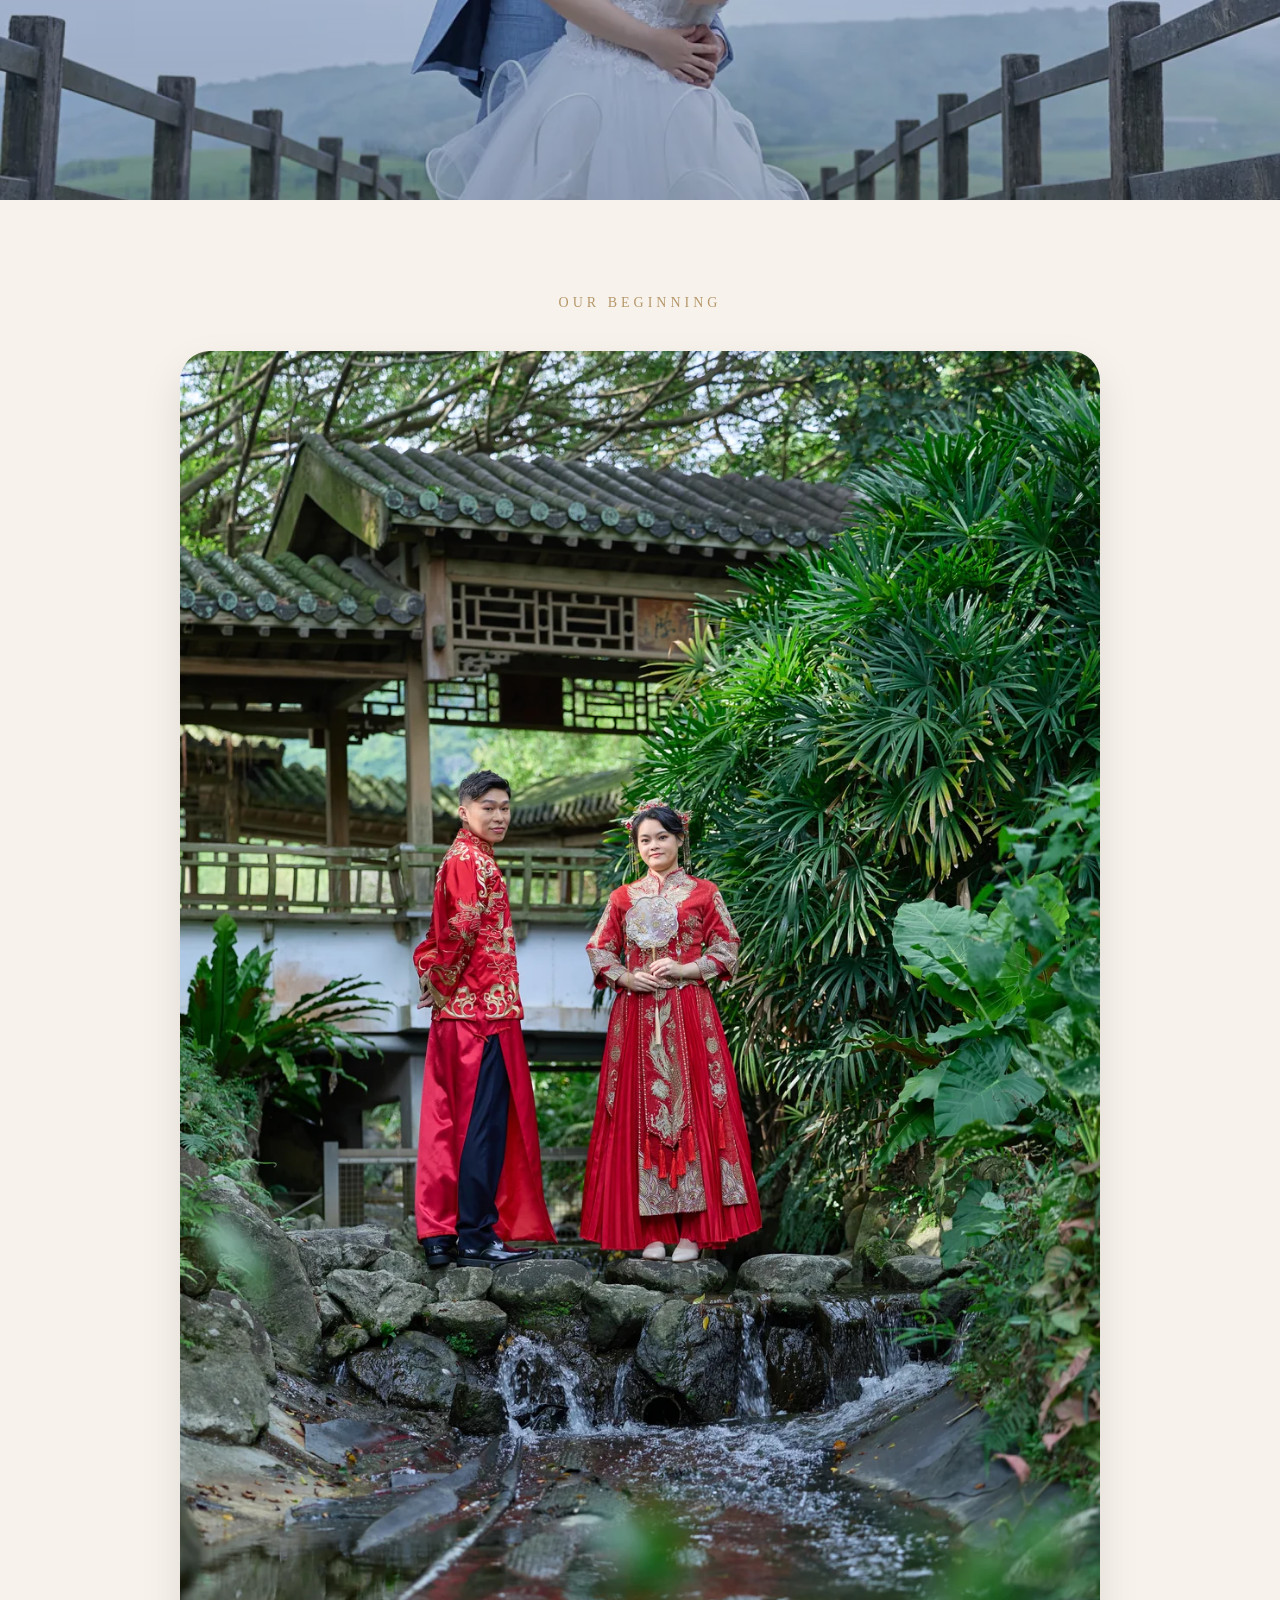
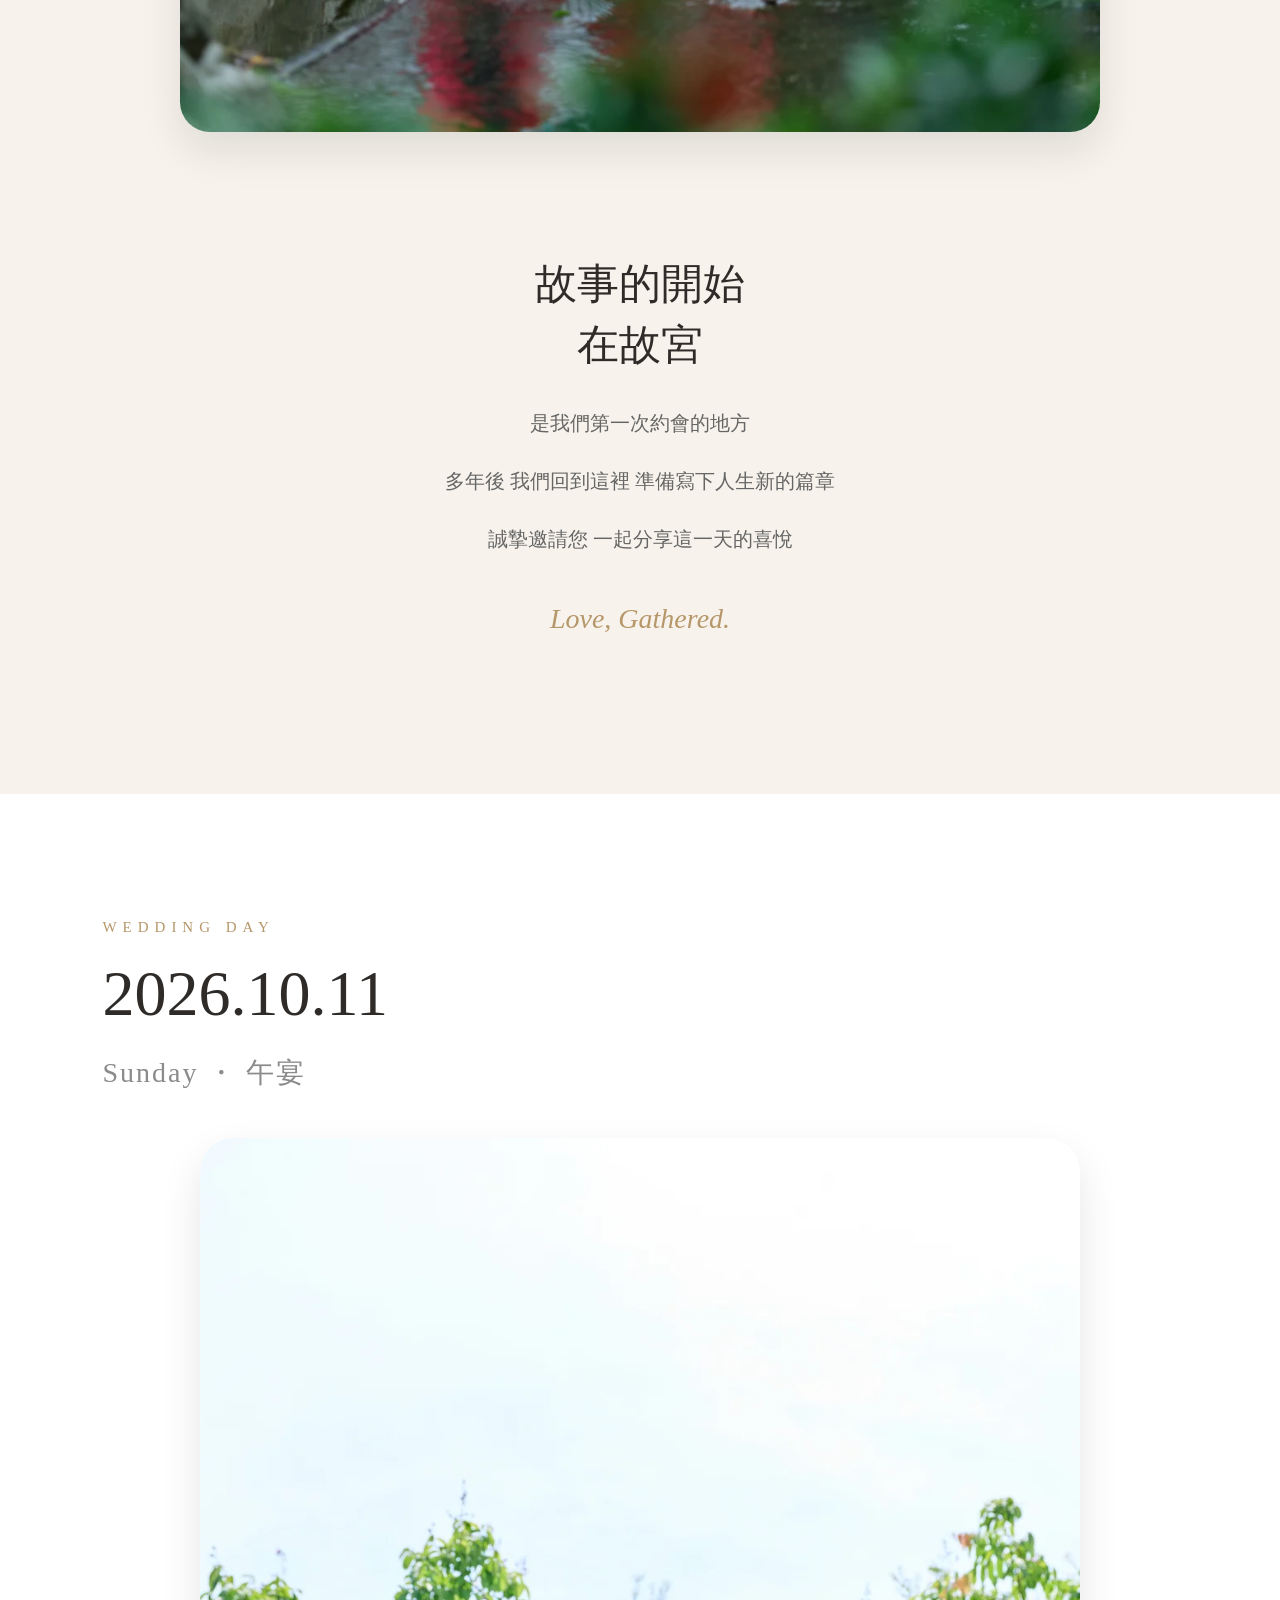
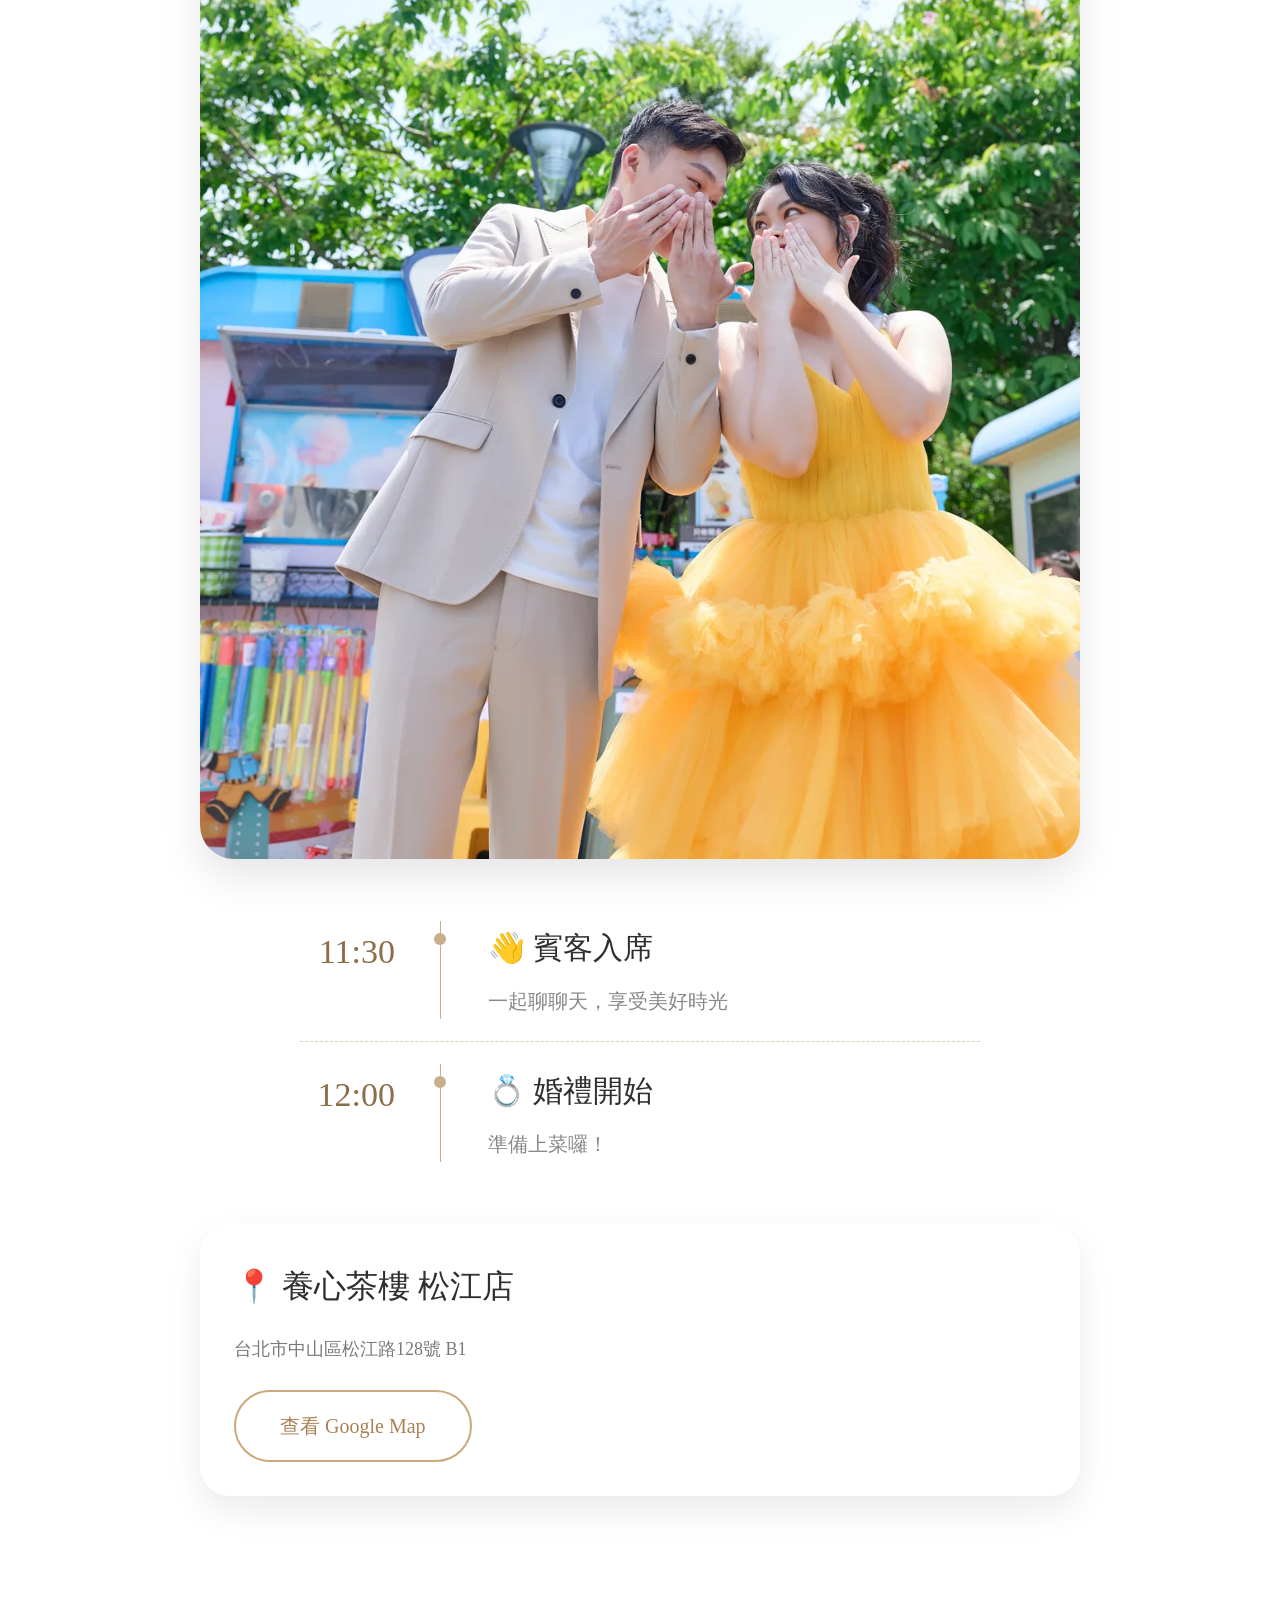
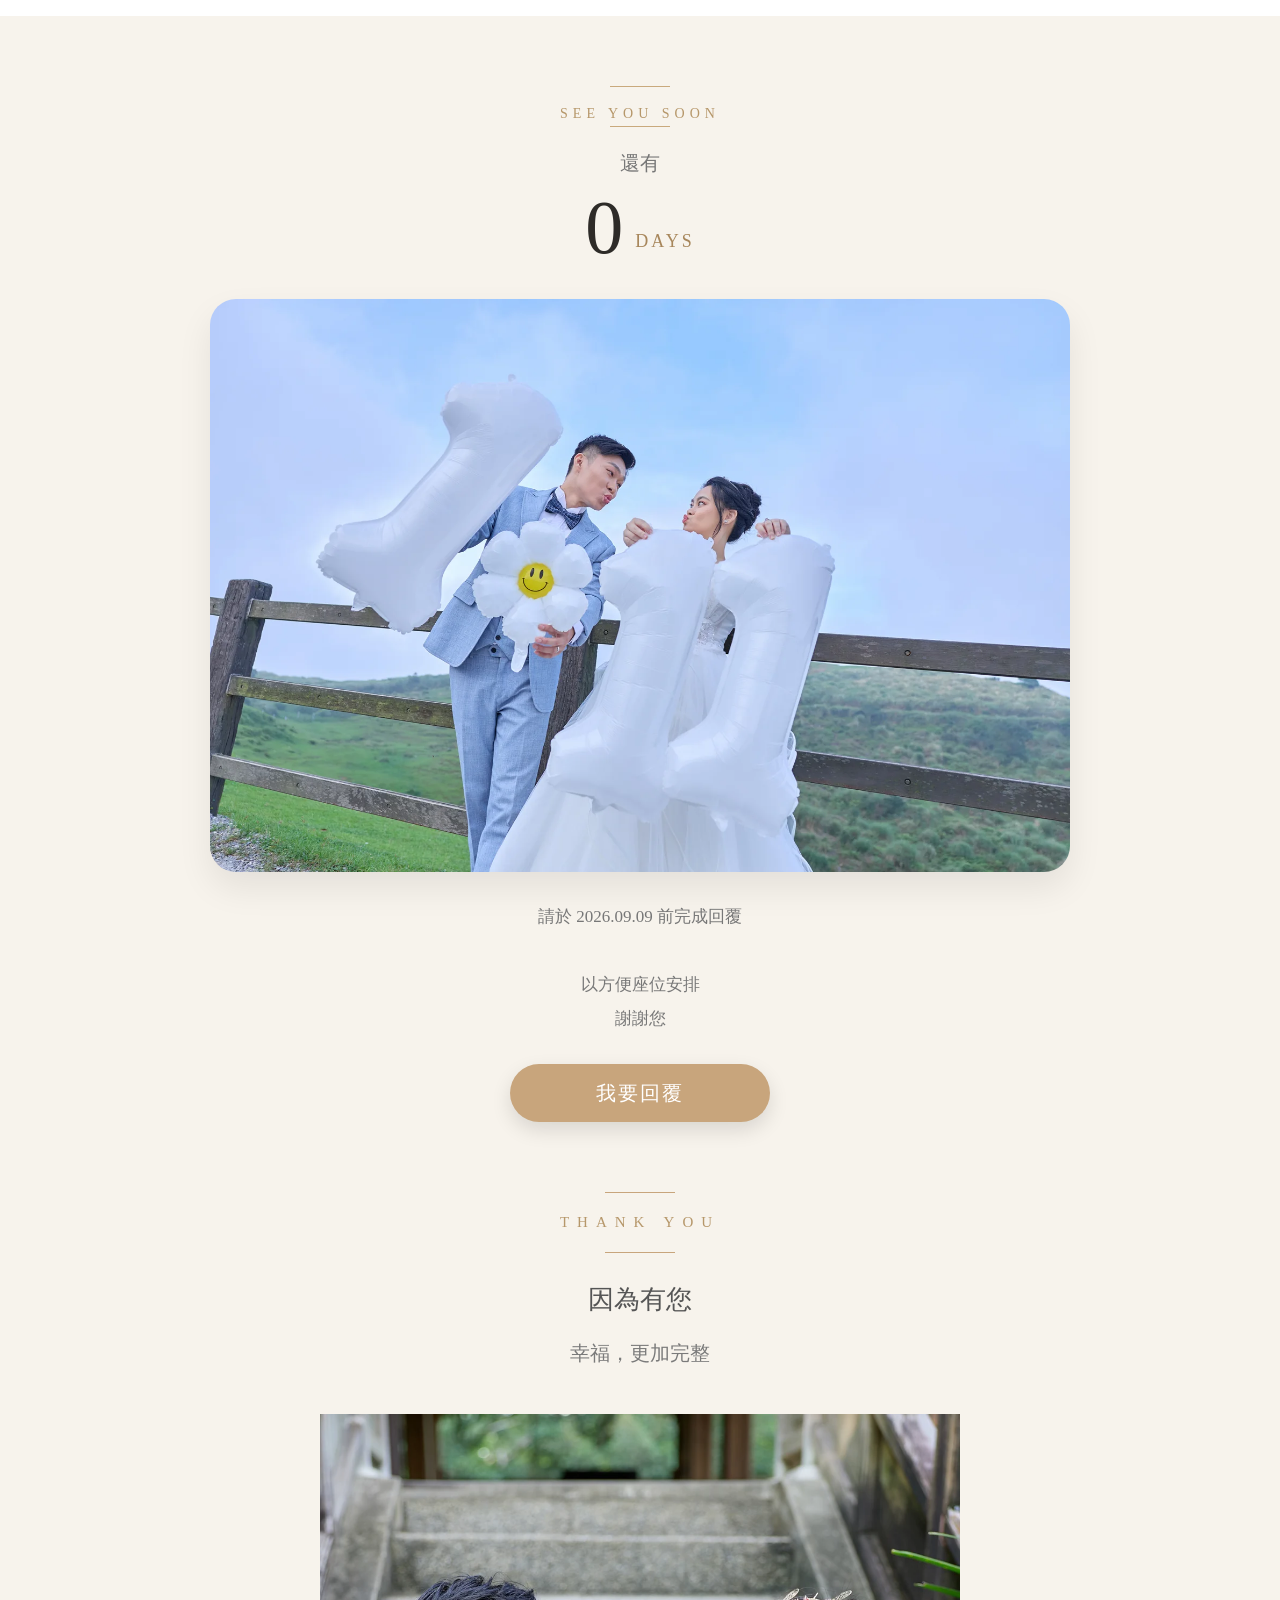
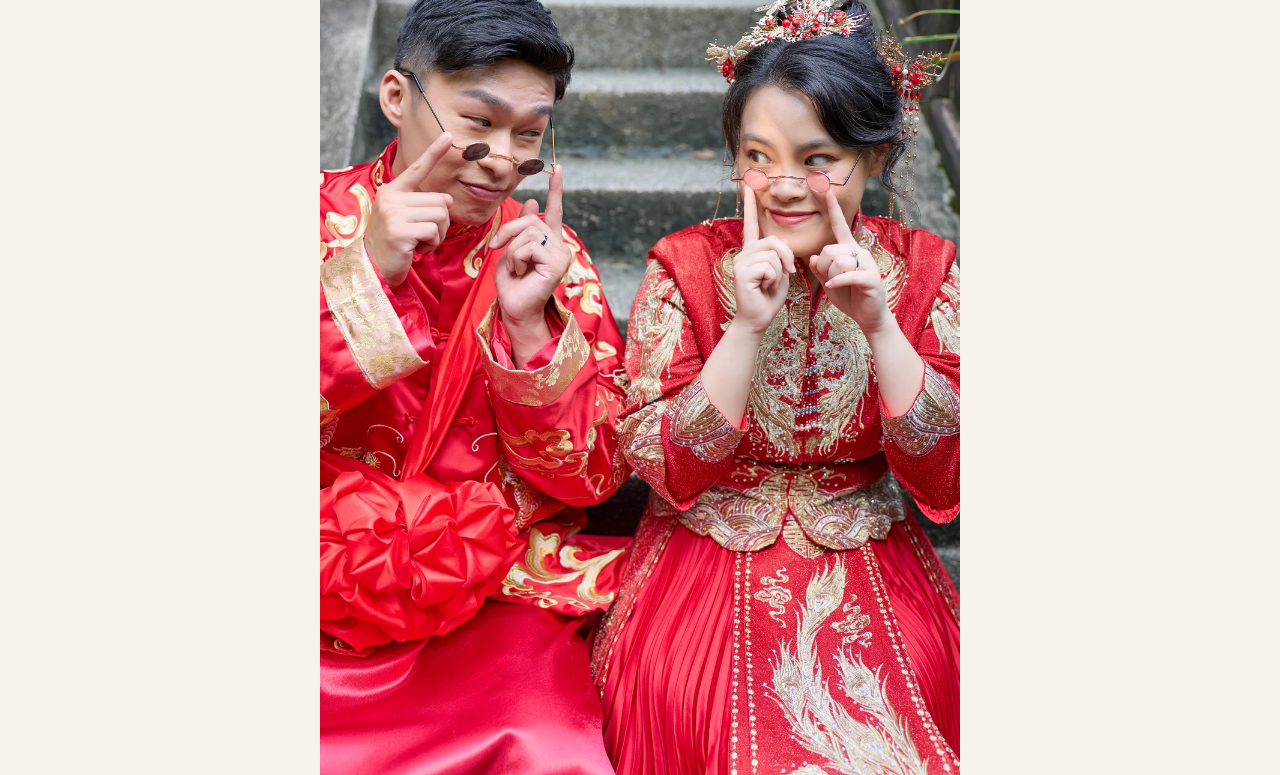
==== commit c97241fb: "優化" ====
--- a/index.html
+++ b/index.html
@@ -130,44 +130,45 @@
 
 <section class="story">
 
+    <div class="section-tag">
+        OUR BEGINNING
+    </div>
+
+    <div class="story-photo">
+
+        <img
+            src="images/story.webp"
+            alt="Story"
+            loading="lazy"
+            decoding="async">
+
+    </div>
+
     <div class="story-content">
 
-        <div class="section-tag">
-            OUR BEGINNING
-        </span>
-
         <h2>
-            故事的開始，<br>
+            故事的開始<br>
             在故宮
         </h2>
 
         <p>
-            是我們第一次約會的地方，
+            是我們第一次約會的地方
         </p>
 
         <p>
-            多年後，我們回到這裡，
-            準備寫下新的篇章，
+            多年後
+            我們回到這裡
+            準備寫下人生新的篇章
         </p>
 
         <p>
-            誠摯邀請您，
-            與我們一起分享人生的重要時刻。
+            誠摯邀請您
+            一起分享這一天的喜悅
         </p>
 
         <div class="story-love">
-            Love, Gathered
-        </div>
-
-    </div>
-
-    <div class="story-image">
-
-        <img
-        src="images/story.webp"
-        alt="Story"
-        loading="lazy"
-        decoding="async">
+            Love, Gathered.
+        </div>
 
     </div>
 
--- a/style.css
+++ b/style.css
@@ -95,26 +95,41 @@
 =========================== */
 
 .hero{
+
     position:relative;
-    width:100%;
-    height:100vh;
-    min-height:760px;
+
+    min-height:100vh;
+    min-height:100svh;
+    min-height:100dvh;
+
     overflow:hidden;
+
     background:#000;
+
 }
 
 .hero-bg{
     position:absolute;
     inset:0;
-    z-index:1;
+    overflow:hidden;
 }
 
 .hero-bg img{
+
     position:absolute;
+
     inset:0;
+
     width:100%;
+
     height:100%;
+
     object-fit:cover;
+
+    object-position:center;
+
+    display:block;
+
 }
 
 .hero-bg .desktop{
@@ -143,13 +158,13 @@
 
     position:absolute;
 
-    left:8%;
-
-    bottom:11%;
-
-    z-index:5;
-
-    max-width:700px;
+    left:10%;
+
+    right:10%;
+
+    bottom:12%;
+
+    z-index:10;
 
 }
 
@@ -242,27 +257,31 @@
 
 }
 
+/* ===========================
+   SCROLL
+=========================== */
+
 .scroll-indicator{
 
     position:absolute;
 
     left:50%;
 
-    bottom:24px;
+    bottom:26px;
 
     transform:translateX(-50%);
 
-    z-index:8;
-
     display:flex;
 
     flex-direction:column;
 
     align-items:center;
 
-    opacity:.7;
-
-    animation:scrollFloat 3.6s ease-in-out infinite;
+    gap:10px;
+
+    z-index:20;
+
+    opacity:.78;
 
 }
 
@@ -270,11 +289,11 @@
 
     width:1px;
 
-    height:38px;
-
-    background:#fff;
-
-    margin-bottom:10px;
+    height:42px;
+
+    background:rgba(255,255,255,.75);
+
+    animation:scrollLine 2.2s ease-in-out infinite;
 
 }
 
@@ -282,40 +301,76 @@
 
     margin:0;
 
-    color:#fff;
-
     font-size:10px;
 
+    letter-spacing:5px;
+
+    color:#ffffff;
+
+    opacity:.8;
+
+    font-weight:300;
+
+}
+
+@keyframes scrollLine{
+
+    0%{
+
+        opacity:.15;
+
+        transform:translateY(-8px);
+
+    }
+
+    50%{
+
+        opacity:1;
+
+        transform:translateY(0);
+
+    }
+
+    100%{
+
+        opacity:.15;
+
+        transform:translateY(8px);
+
+    }
+
+}
+
+@media (max-width:768px){
+
+.scroll-indicator{
+
+    bottom:18px;
+
+}
+
+.scroll-indicator span{
+
+    height:30px;
+
+}
+
+.scroll-indicator p{
+
+    font-size:9px;
+
     letter-spacing:4px;
 
 }
 
-@keyframes scrollFloat{
-
-    0%{
-
-        transform:translate(-50%,0);
-
-    }
-
-    50%{
-
-        transform:translate(-50%,8px);
-
-    }
-
-    100%{
-
-        transform:translate(-50%,0);
-
-    }
-
 }
 
 @media(max-width:900px){
 
 .hero{
 
+    min-height:100svh;
+    min-height:100dvh;
     min-height:100vh;
 
 }
@@ -625,233 +680,137 @@
 
 .story{
 
-    display:grid;
-    grid-template-columns:48% 52%;
-    min-height:760px;
-
-    background:#F8F5F0;
-
-    overflow:hidden;
+    background:#F7F3EC;
+
+    padding:90px 20px;
+
+    text-align:center;
+
+}
+
+.story .section-tag{
+
+    font-size:14px;
+
+    letter-spacing:6px;
+
+    color:#B6976A;
+
+    margin-bottom:36px;
+
+}
+
+.story-photo{
+
+    width:min(920px,100%);
+
+    margin:0 auto 46px;
+
+}
+
+.story-photo img{
+
+    width:100%;
+
+    display:block;
+
+    border-radius:30px;
+
+    box-shadow:0 18px 42px rgba(0,0,0,.10);
 
 }
 
 .story-content{
 
-    display:flex;
-
-    flex-direction:column;
-
-    justify-content:center;
-
-    padding:80px 6vw;
+    max-width:760px;
+
+    margin:0 auto;
+
+}
+
+.story-content h2{
+
+    font-family:"Noto Serif TC",serif;
+
+    font-size:clamp(34px,4vw,46px);
+
+    font-weight:500;
+
+    line-height:1.45;
+
+    color:#2F2B28;
+
+    margin-bottom:30px;
+
+}
+
+.story-content p{
+
+    font-size:18px;
+
+    line-height:2.1;
+
+    color:#666;
+
+    margin:0 0 18px;
+
+}
+
+.story-love{
+
+    margin-top:40px;
+
+    font-family:"Cormorant Garamond",serif;
+
+    font-size:26px;
+
+    font-style:italic;
+
+    color:#B6976A;
+
+}
+
+@media(max-width:900px){
+
+.story{
+
+    padding:70px 20px;
 
 }
 
 .story .section-tag{
 
-    font-size:15px;
-
-    letter-spacing:5px;
-
-    color:#B08D69;
-
-    margin-bottom:18px;
-
-}
-
-.story .section-tag::after{
-
-    content:"";
-
-    display:block;
-
-    width:60px;
-
-    height:1px;
-
-    background:#B08D69;
-
-    margin-top:14px;
-
-}
-
-.story h2{
-
-    font-size:60px;
-
-    line-height:1.35;
-
-    font-weight:400;
-
-    color:#2F2F2F;
-
-    margin:36px 0;
-
-}
-
-.story p{
-
-    font-size:24px;
+    margin-bottom:26px;
+
+}
+
+.story-photo{
+
+    margin-bottom:34px;
+
+}
+
+.story-photo img{
+
+    border-radius:22px;
+
+}
+
+.story-content h2{
+
+    font-size:30px;
+
+    line-height:1.45;
+
+    margin-bottom:24px;
+
+}
+
+.story-content p{
+
+    font-size:16px;
 
     line-height:1.9;
-
-    color:#666;
-
-    margin-bottom:18px;
-
-}
-
-.story-love{
-
-    margin-top:34px;
-
-    font-size:26px;
-
-    font-family:"Cormorant Garamond",serif;
-
-    color:#B08D69;
-
-    font-style:italic;
-
-    opacity:.85;
-
-}
-
-.story-image{
-
-    position:relative;
-
-    overflow:hidden;
-
-}
-
-.story-image img{
-
-    width:100%;
-
-    height:100%;
-
-    object-fit:cover;
-
-    object-position:62% center;
-
-    transform:scale(1.05);
-
-}
-
-.story-image::before{
-
-    content:"";
-
-    position:absolute;
-
-    left:0;
-
-    top:0;
-
-    width:18%;
-
-    height:100%;
-
-    background:linear-gradient(
-
-        to right,
-
-        #F8F5F0,
-
-        rgba(248,245,240,.7),
-
-        transparent
-
-    );
-
-    z-index:2;
-
-}
-
-@media(max-width:900px){
-
-.story{
-
-    display:flex;
-
-    flex-direction:column;
-
-}
-
-.story-image{
-
-    order:-1;
-
-    height:42vh;
-
-}
-
-.story-image img{
-
-    object-position:center 28%;
-
-    transform:scale(1.02);
-
-}
-
-.story-image::before{
-
-    width:100%;
-
-    height:16%;
-
-    left:0;
-
-    top:auto;
-
-    bottom:0;
-
-    background:linear-gradient(
-
-        to bottom,
-
-        transparent,
-
-        rgba(248,245,240,.6),
-
-        #F8F5F0
-
-    );
-
-}
-
-.story-content{
-
-    padding:46px 32px 56px;
-
-}
-
-.story .section-tag{
-
-    font-size:13px;
-
-    letter-spacing:4px;
-
-}
-
-.story h2{
-
-    font-size:38px;
-
-    line-height:1.45;
-
-    margin:24px 0;
-
-}
-
-.story p{
-
-    font-size:18px;
-
-    line-height:1.85;
-
-    margin-bottom:16px;
 
 }
 
@@ -1356,7 +1315,7 @@
 
     background:#F7F3EC;
 
-    padding:70px 20px 80px;
+    padding:70px 20px 35px;
 
     text-align:center;
 
@@ -1606,7 +1565,7 @@
 
     background:#F7F3EC;
 
-    padding:60px 20px 0;
+    padding:35px 20px 0;
 
     text-align:center;
 
@@ -1614,21 +1573,25 @@
 
 .thankyou-divider{
 
-    width:60px;
+    width:70px;
 
     height:1px;
 
-    background:#C9A97D;
-
-    margin:0 auto 14px;
+    background:#C8A57C;
+
+    margin:0 auto;
 
 }
 
 .thankyou-tag{
 
-    font-size:14px;
-
-    letter-spacing:5px;
+    display:block;
+
+    margin:16px auto;
+
+    font-size:15px;
+
+    letter-spacing:8px;
 
     color:#B6976A;
 
@@ -1636,7 +1599,7 @@
 
 .thankyou-text{
 
-    margin:30px 0 32px;
+    margin:22px 0 42px;
 
 }
 
@@ -1682,7 +1645,7 @@
 
     width:100%;
 
-    max-width:560px;
+    max-width:640px;
 
     height:auto;
 
@@ -1691,7 +1654,7 @@
 
 .thankyou{
 
-    padding:55px 20px 0;
+    padding:40px 20px 90;
 
 }
 
@@ -1705,7 +1668,7 @@
 
     font-size:12px;
 
-    letter-spacing:5px;
+    letter-spacing:8px;
 
 }
 
@@ -1743,109 +1706,75 @@
 
     position:fixed;
 
-    top:20px;
-
-    right:20px;
-
-    width:42px;
-
-    height:42px;
+    top:max(16px, env(safe-area-inset-top));
+
+    right:18px;
+
+    width:30px;
+
+    height:30px;
+
+    display:flex;
+
+    justify-content:center;
+
+    align-items:center;
 
     border:none;
 
-    border-radius:50%;
-
-    background:rgba(255,255,255,.65);
-
-    backdrop-filter:blur(10px);
-
-    box-shadow:0 8px 18px rgba(0,0,0,.08);
-
-    color:#B6976A;
-
-    font-size:24px;
-
-    display:flex;
-
-    justify-content:center;
-
-    align-items:center;
+    background:transparent;
+
+    box-shadow:none;
 
     cursor:pointer;
 
+    color:#f6f4f2;
+
+    font-size:18px;
+
+    font-weight:300;
+
+    line-height:1;
+
+    opacity:.65;
+
     z-index:9999;
 
-    transition:.3s;
+    transition:all .25s ease;
+
+    -webkit-tap-highlight-color:transparent;
 
 }
 
 .music-btn:hover{
 
+    opacity:.95;
+
     transform:scale(1.08);
 
-    background:rgba(255,255,255,.9);
-
-}
-
-.music-btn img{
-
-    width:38px;
-
-    height:38px;
-
-    border-radius:50%;
-
-    pointer-events:none;
-
-}
+}
+
 
 .music-btn.pause{
 
-    opacity:.45;
-
-}
-
-@keyframes cdRotate{
-
-    from{
-
-        transform:rotate(0deg);
-
-    }
-
-    to{
-
-        transform:rotate(360deg);
-
-    }
-
-}
+    opacity:.22;
+
+}
+
 
 @media(max-width:768px){
 
-@media(max-width:768px){
-
 .music-btn{
 
-    width:38px;
-
-    height:38px;
+    width:28px;
+
+    height:28px;
 
     top:14px;
 
     right:14px;
 
-    font-size:20px;
-
-}
-
-}
-
-.music-btn img{
-
-    width:34px;
-
-    height:34px;
+    font-size:17px;
 
 }
 
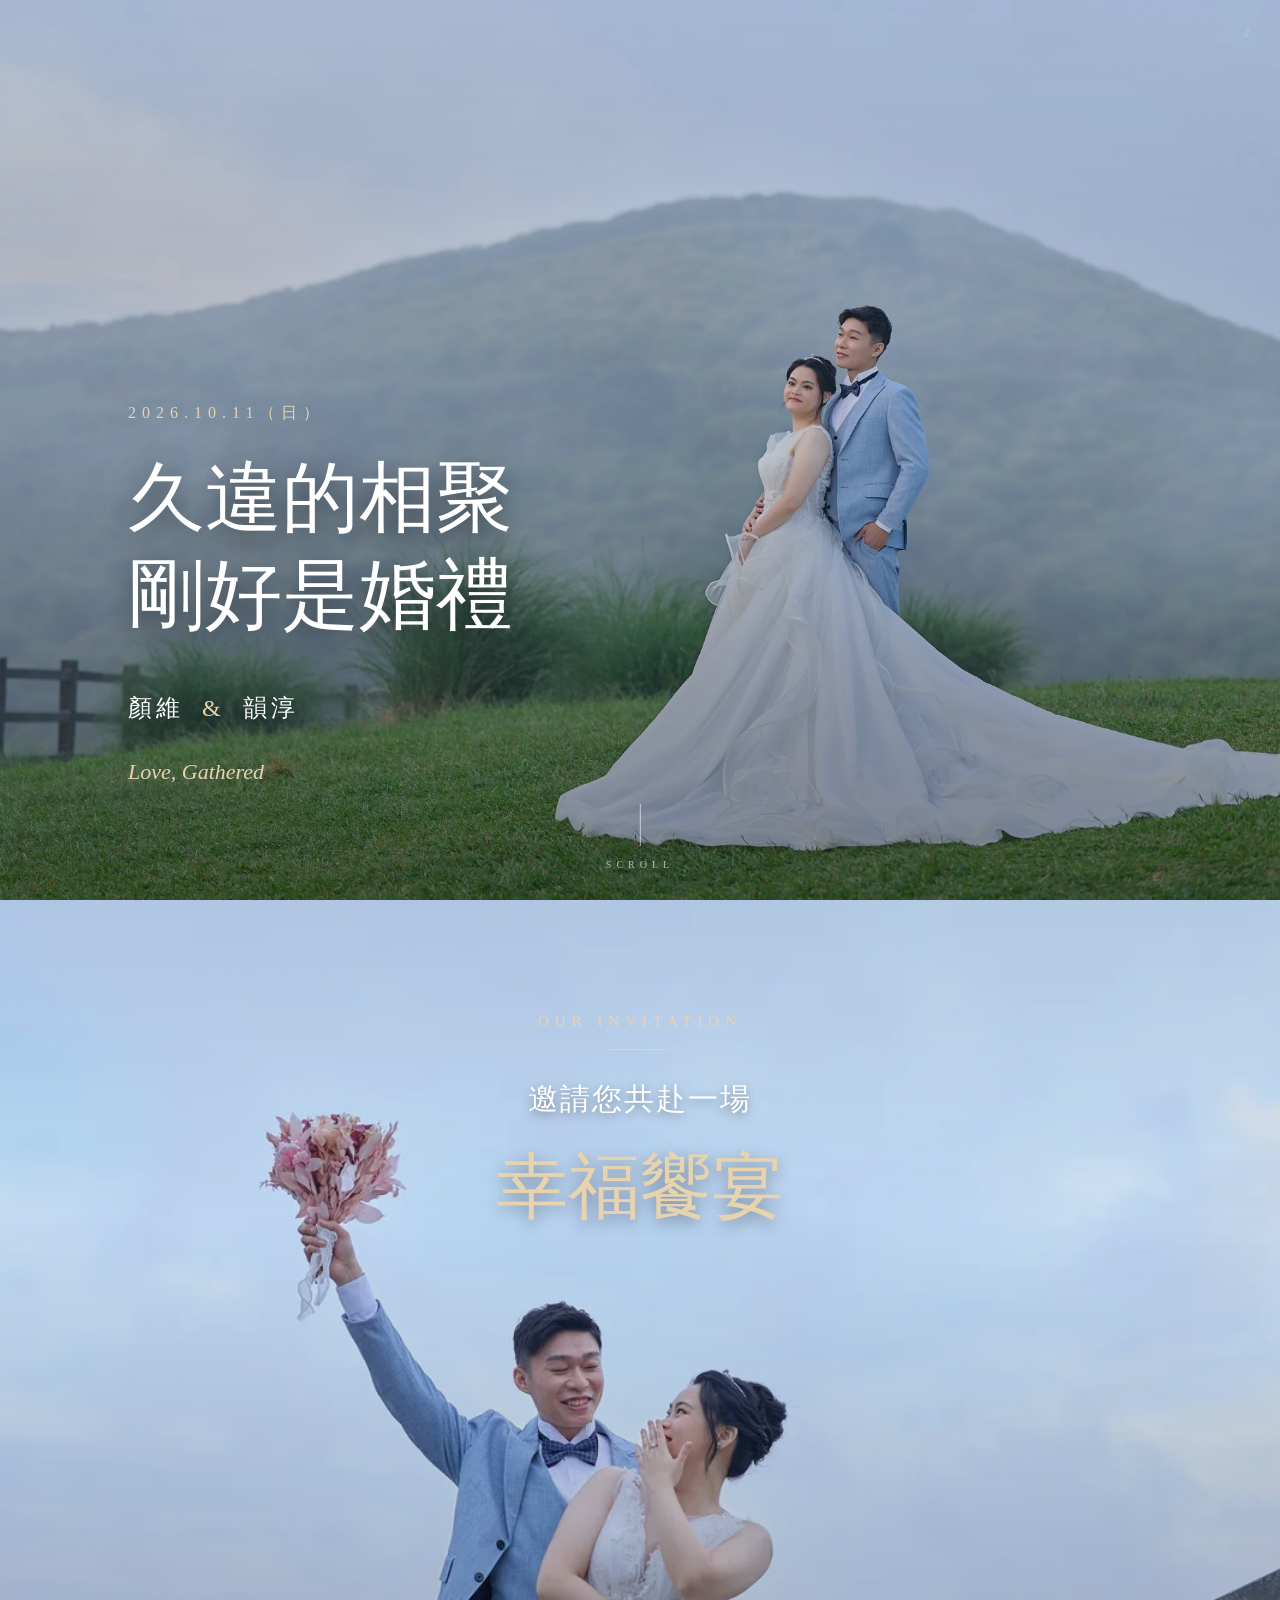
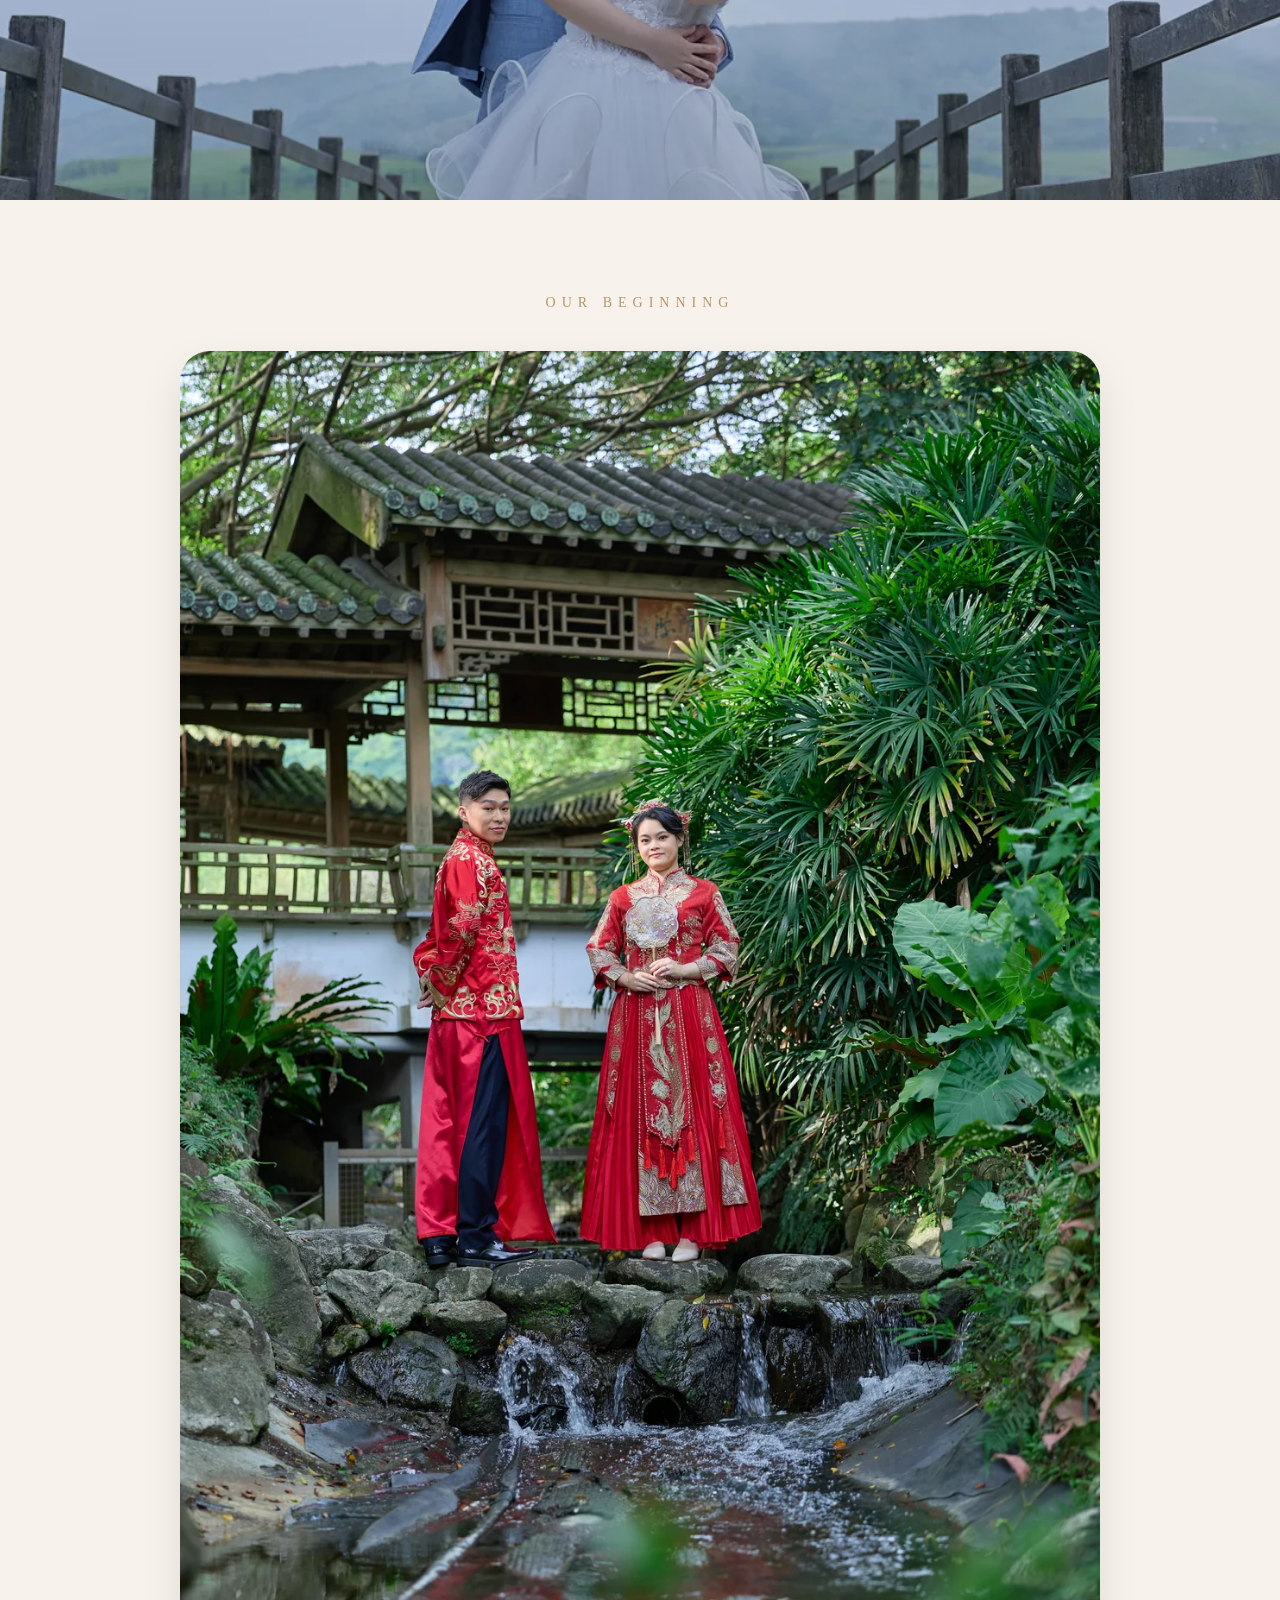
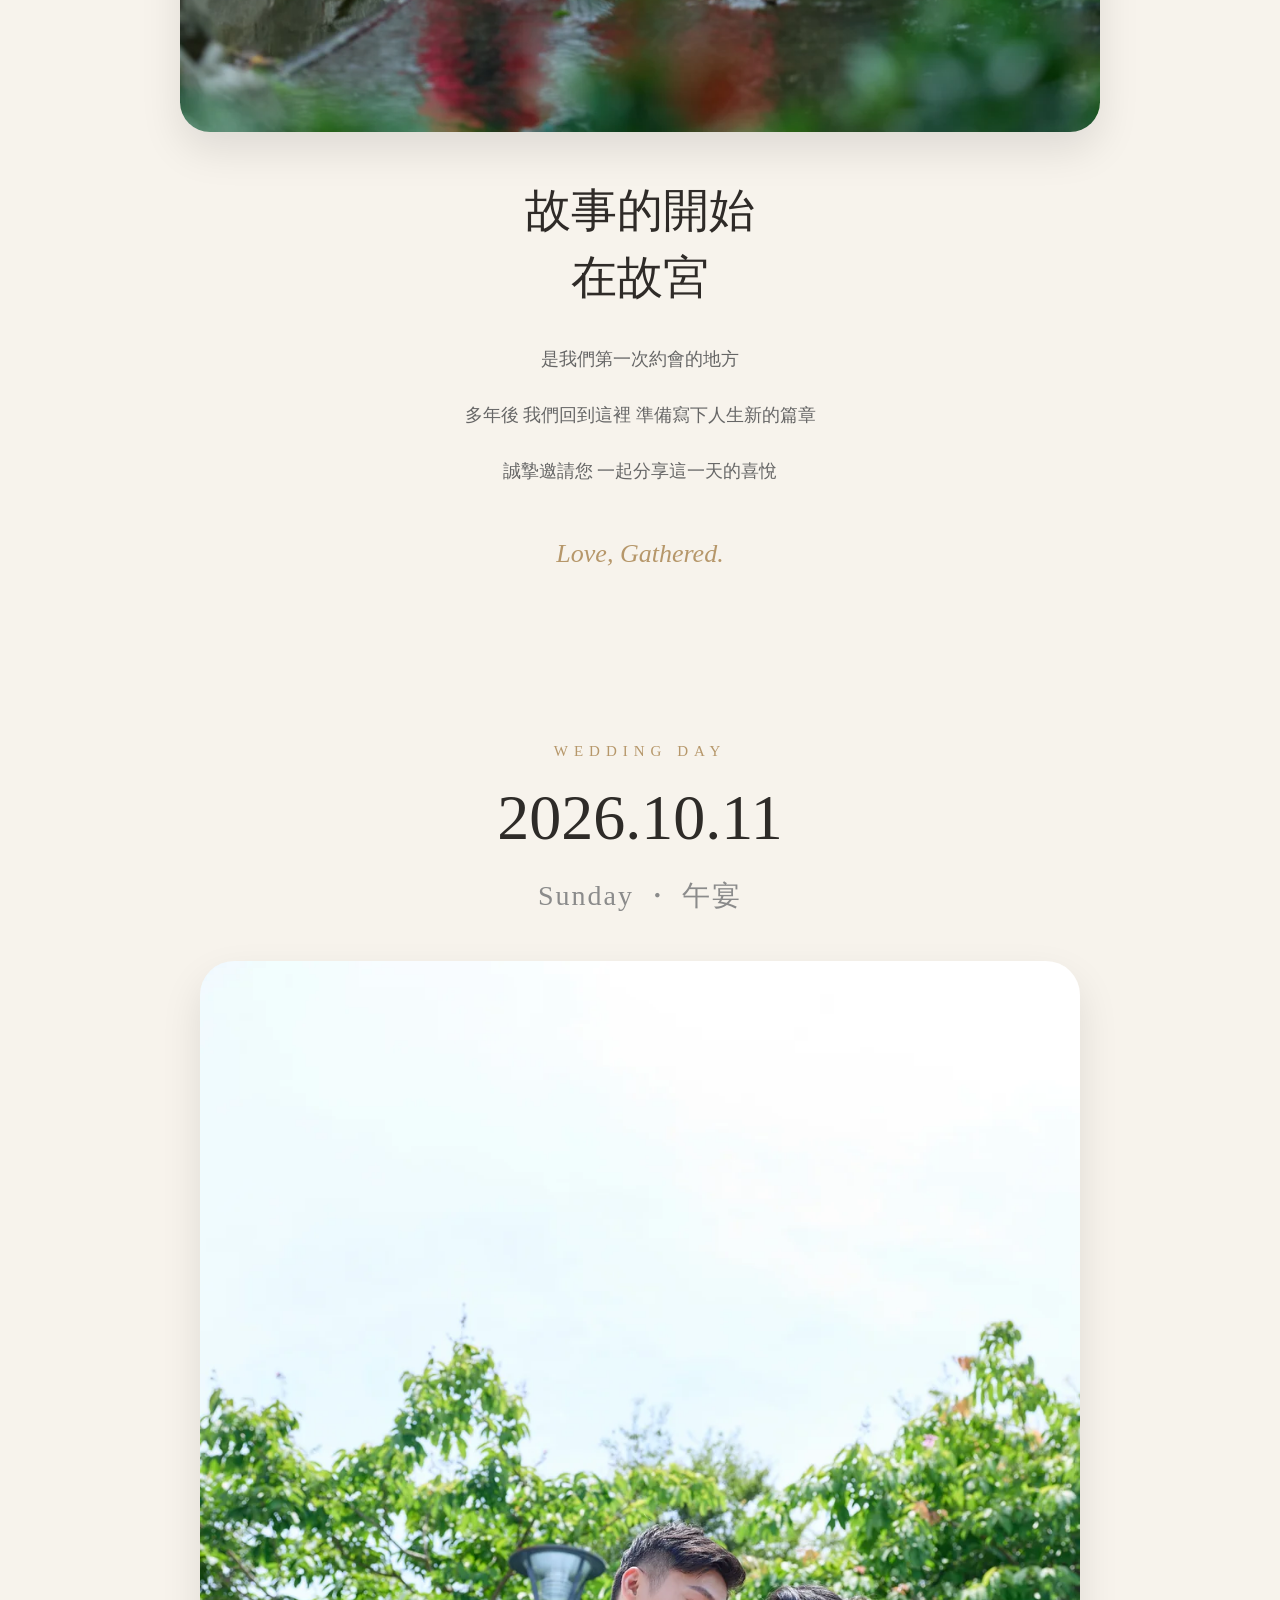
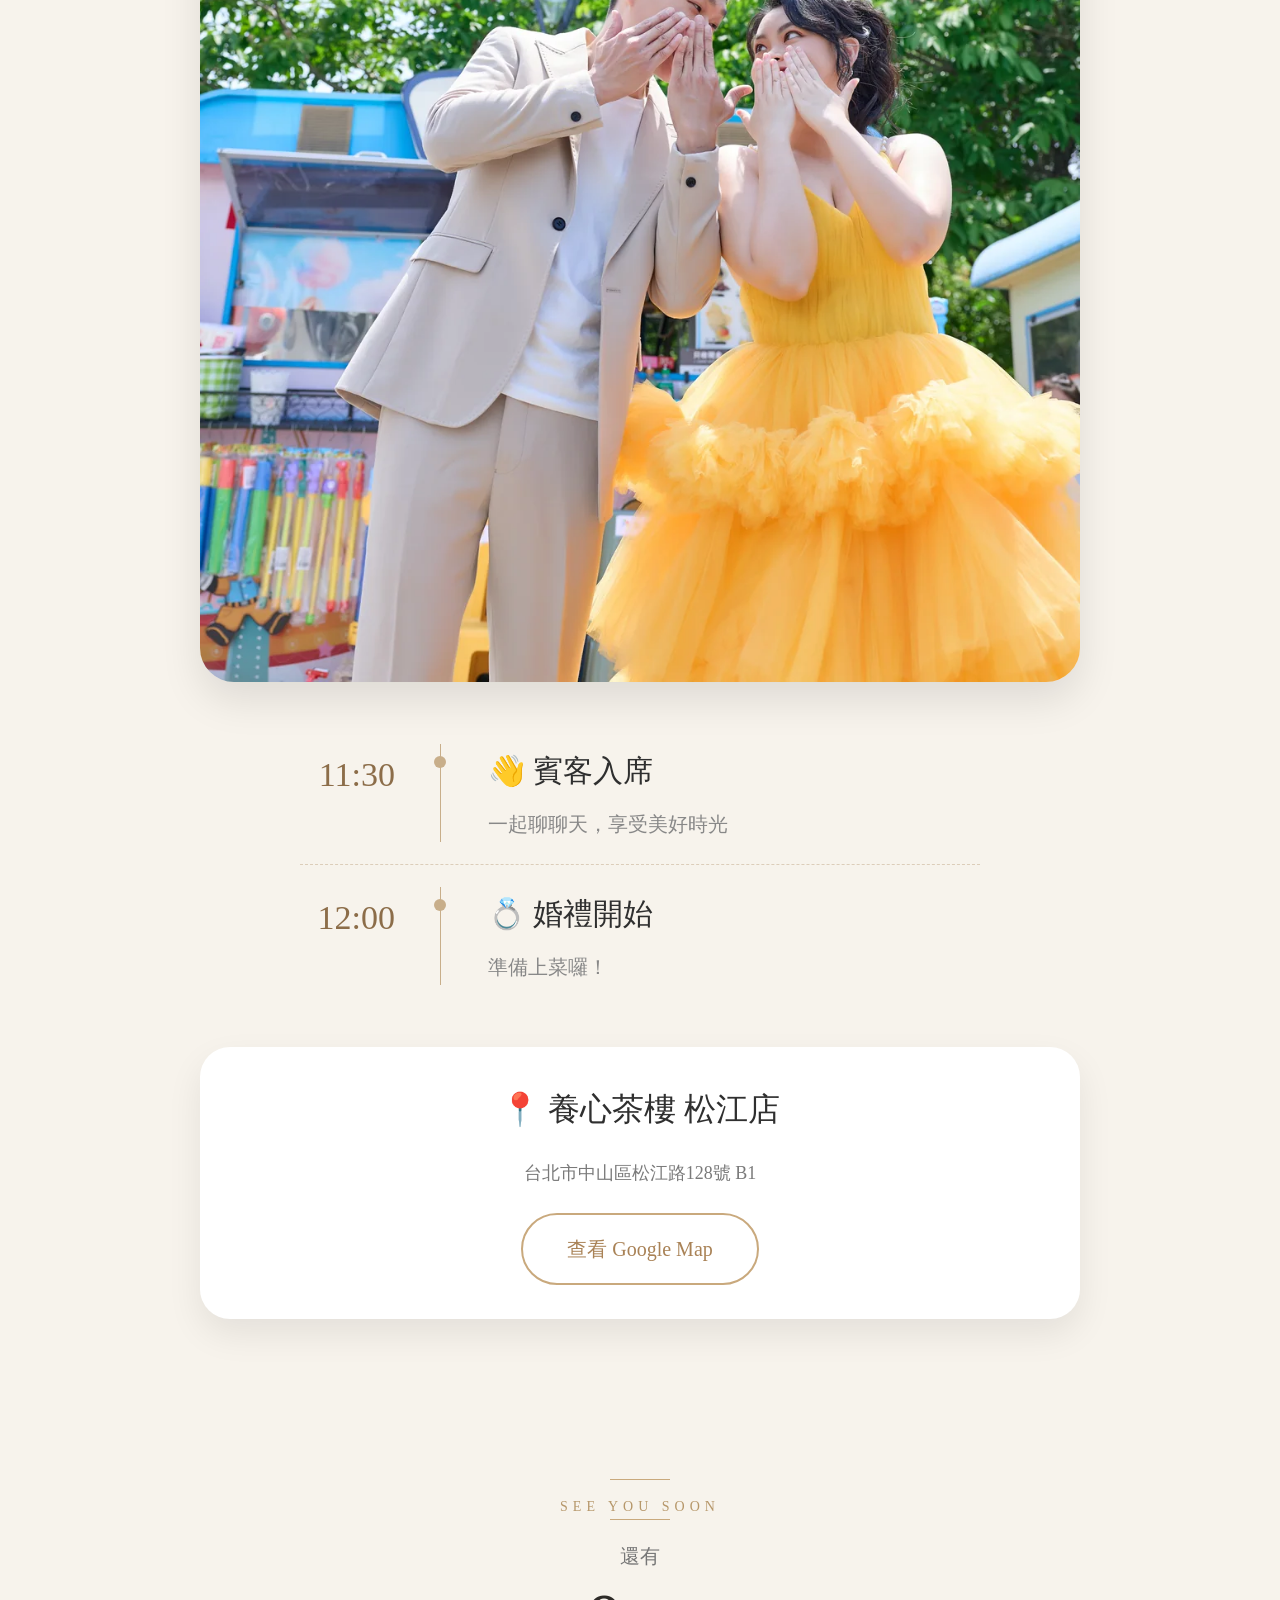
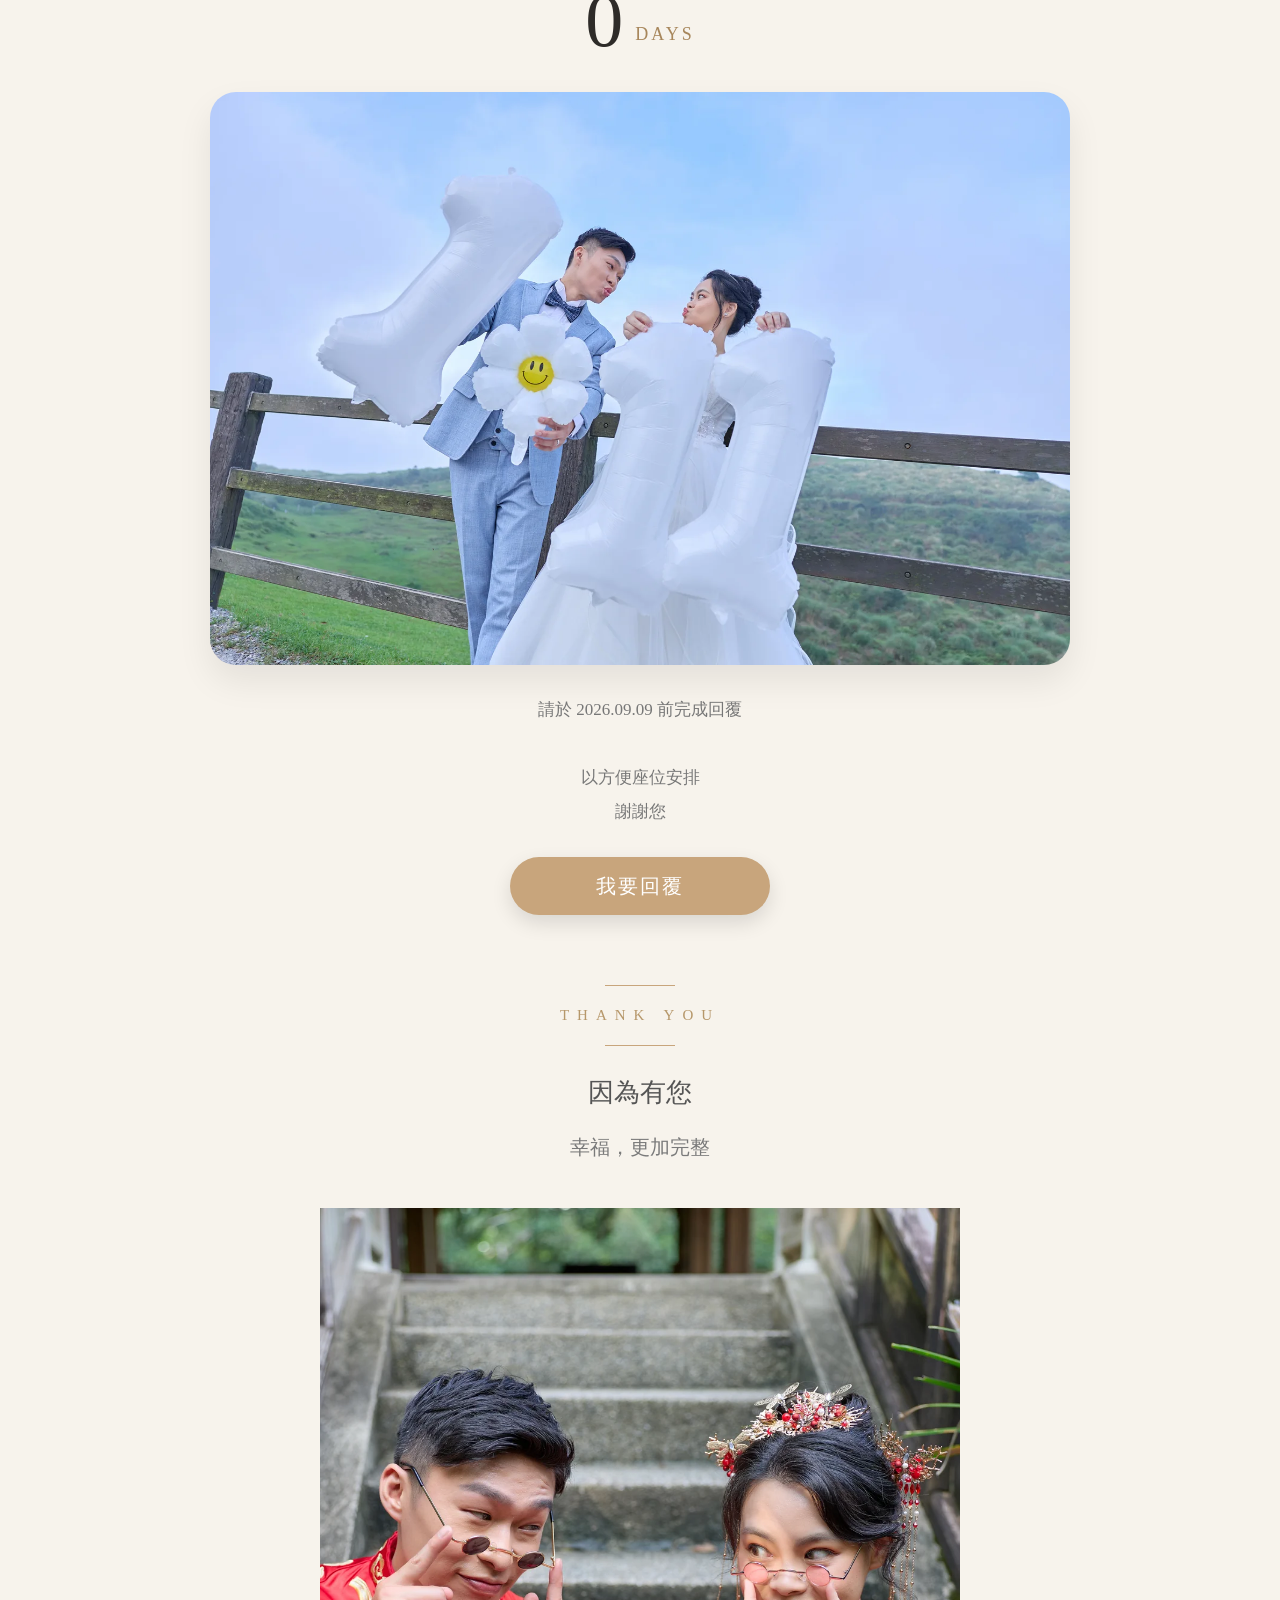
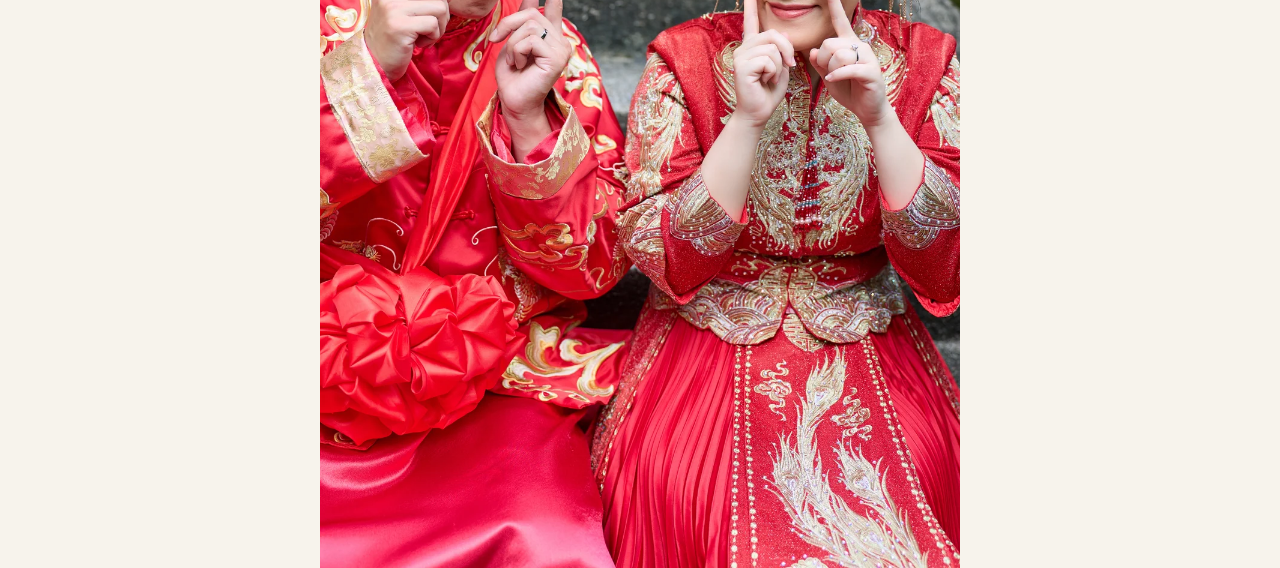
==== commit d2d78cbb: "story優化" ====
--- a/index.html
+++ b/index.html
@@ -3,7 +3,9 @@
 
 <head>
     <meta charset="UTF-8">
-    <meta name="viewport" content="width=device-width, initial-scale=1.0">
+    <meta
+    name="viewport"
+    content="width=device-width, initial-scale=1, viewport-fit=cover">
 
     <title>久違的相聚，剛好是婚禮</title>
 
--- a/style.css
+++ b/style.css
@@ -9,7 +9,13 @@
 }
 
 html{
+
     scroll-behavior:smooth;
+
+    -webkit-text-size-adjust:100%;
+
+    text-size-adjust:100%;
+
 }
 
 body{
@@ -722,7 +728,9 @@
 
 .story-content{
 
-    max-width:760px;
+    max-width:720px;
+
+    width:100%;
 
     margin:0 auto;
 
@@ -798,20 +806,18 @@
 
 .story-content h2{
 
-    font-size:30px;
-
-    line-height:1.45;
-
-    margin-bottom:24px;
+    font-size:clamp(28px,7vw,34px);
 
 }
 
 .story-content p{
 
-    font-size:16px;
+    font-size:15px;
 
     line-height:1.9;
 
+    word-break:keep-all;
+
 }
 
 .story-love{
@@ -824,99 +830,6 @@
 
 }
 
-/* 圖片 */
-
-.story-image{
-
-    order:-1;
-
-    height:42vh;
-
-}
-
-.story-image img{
-
-    object-fit:cover;
-
-    object-position:center 28%;
-
-    transform:scale(1.03);
-
-}
-
-/* 底部漸層 */
-
-.story-image::before{
-
-    width:100%;
-
-    height:18%;
-
-    left:0;
-
-    top:auto;
-
-    bottom:0;
-
-    background:linear-gradient(
-
-        to bottom,
-
-        transparent 0%,
-
-        rgba(248,245,240,.55) 60%,
-
-        #F8F5F0 100%
-
-    );
-
-}
-
-/* 文字 */
-
-.story-content{
-
-    padding:48px 32px 60px;
-
-}
-
-.story .section-tag{
-
-    font-size:14px;
-
-    letter-spacing:4px;
-
-}
-
-.story h2{
-
-    font-size:42px;
-
-    line-height:1.45;
-
-    margin:28px 0;
-
-}
-
-.story p{
-
-    font-size:20px;
-
-    line-height:1.9;
-
-    margin-bottom:20px;
-
-}
-
-.story-love{
-
-    margin-top:36px;
-
-    font-size:28px;
-
-}
-
-}
 
 /* ===========================
    WEDDING DAY
@@ -1200,7 +1113,11 @@
 
 .wedding-date{
 
-    font-size:56px;
+    font-size:clamp(40px,11vw,52px);
+
+    line-height:1.15;
+
+    word-break:keep-all;
 
 }
 
@@ -1232,7 +1149,7 @@
 
 .timeline-item{
 
-    grid-template-columns:75px 24px 1fr;
+    grid-template-columns:60px 16px 1fr;
 
     padding:22px 0;
 
@@ -1240,9 +1157,9 @@
 
 .timeline-time{
 
-    font-size:28px;
-
-    padding-right:12px;
+    font-size:20px;
+
+    padding-right:10px;
 
 }
 
@@ -1262,13 +1179,15 @@
 
 .timeline-content h3{
 
-    font-size:24px;
+    font-size:18px;
+
+    line-height:1.4;
 
 }
 
 .timeline-content p{
 
-    font-size:16px;
+    font-size:15px;
 
     line-height:1.7;
 
@@ -1284,7 +1203,9 @@
 
 .venue-name{
 
-    font-size:28px;
+    font-size:22px;
+
+    line-height:1.5;
 
 }
 
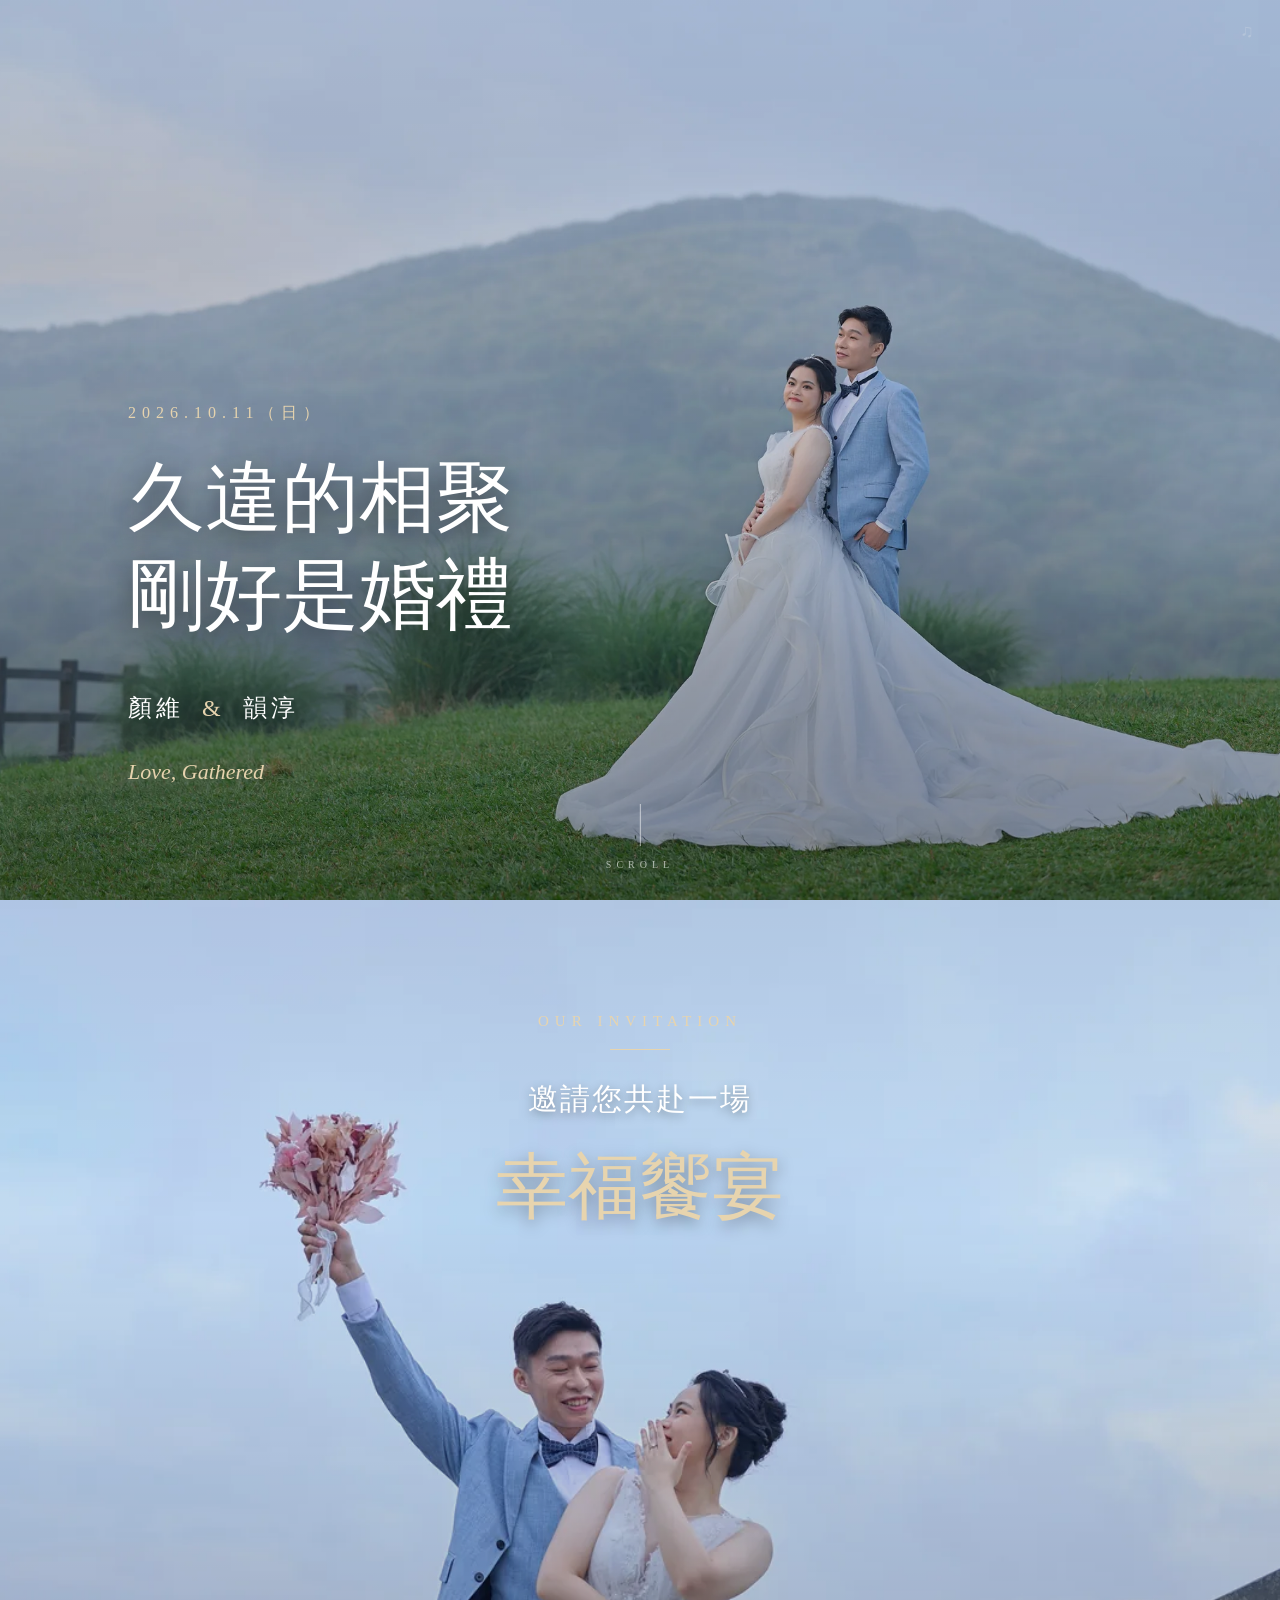
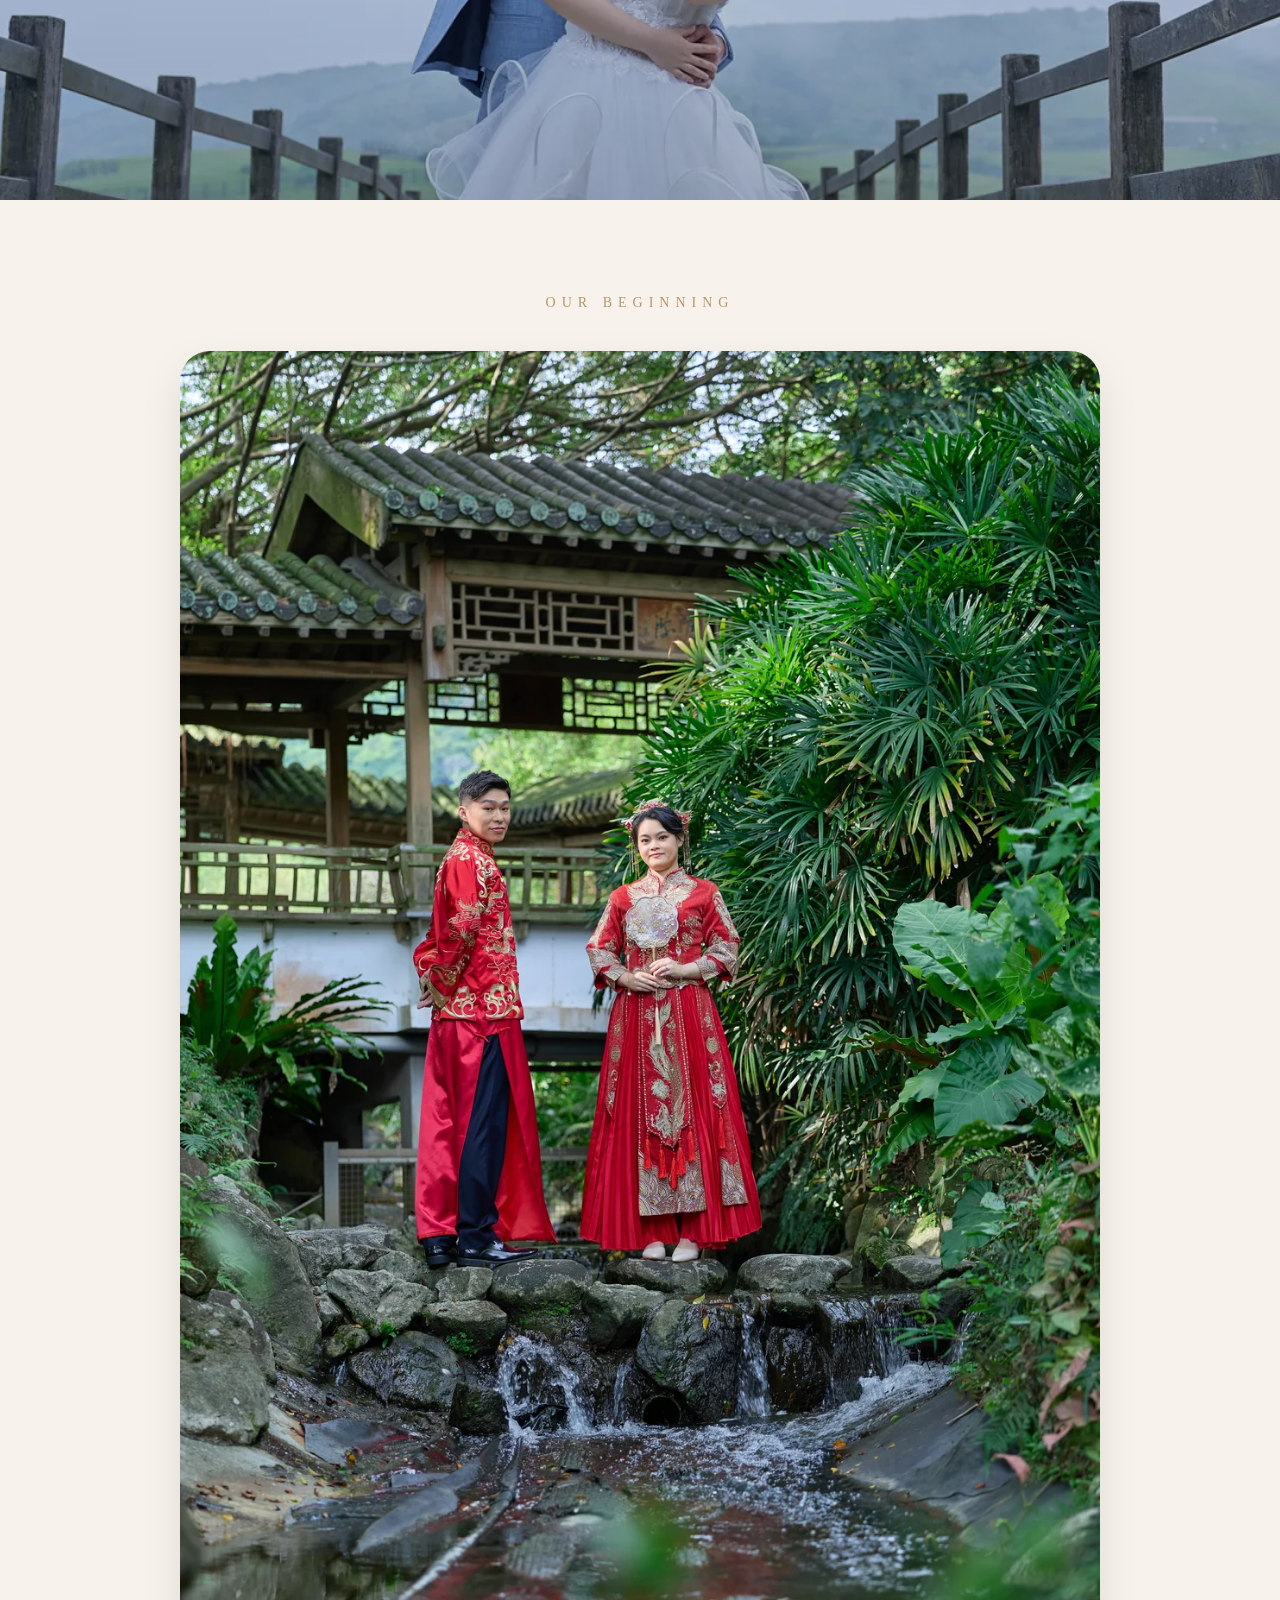
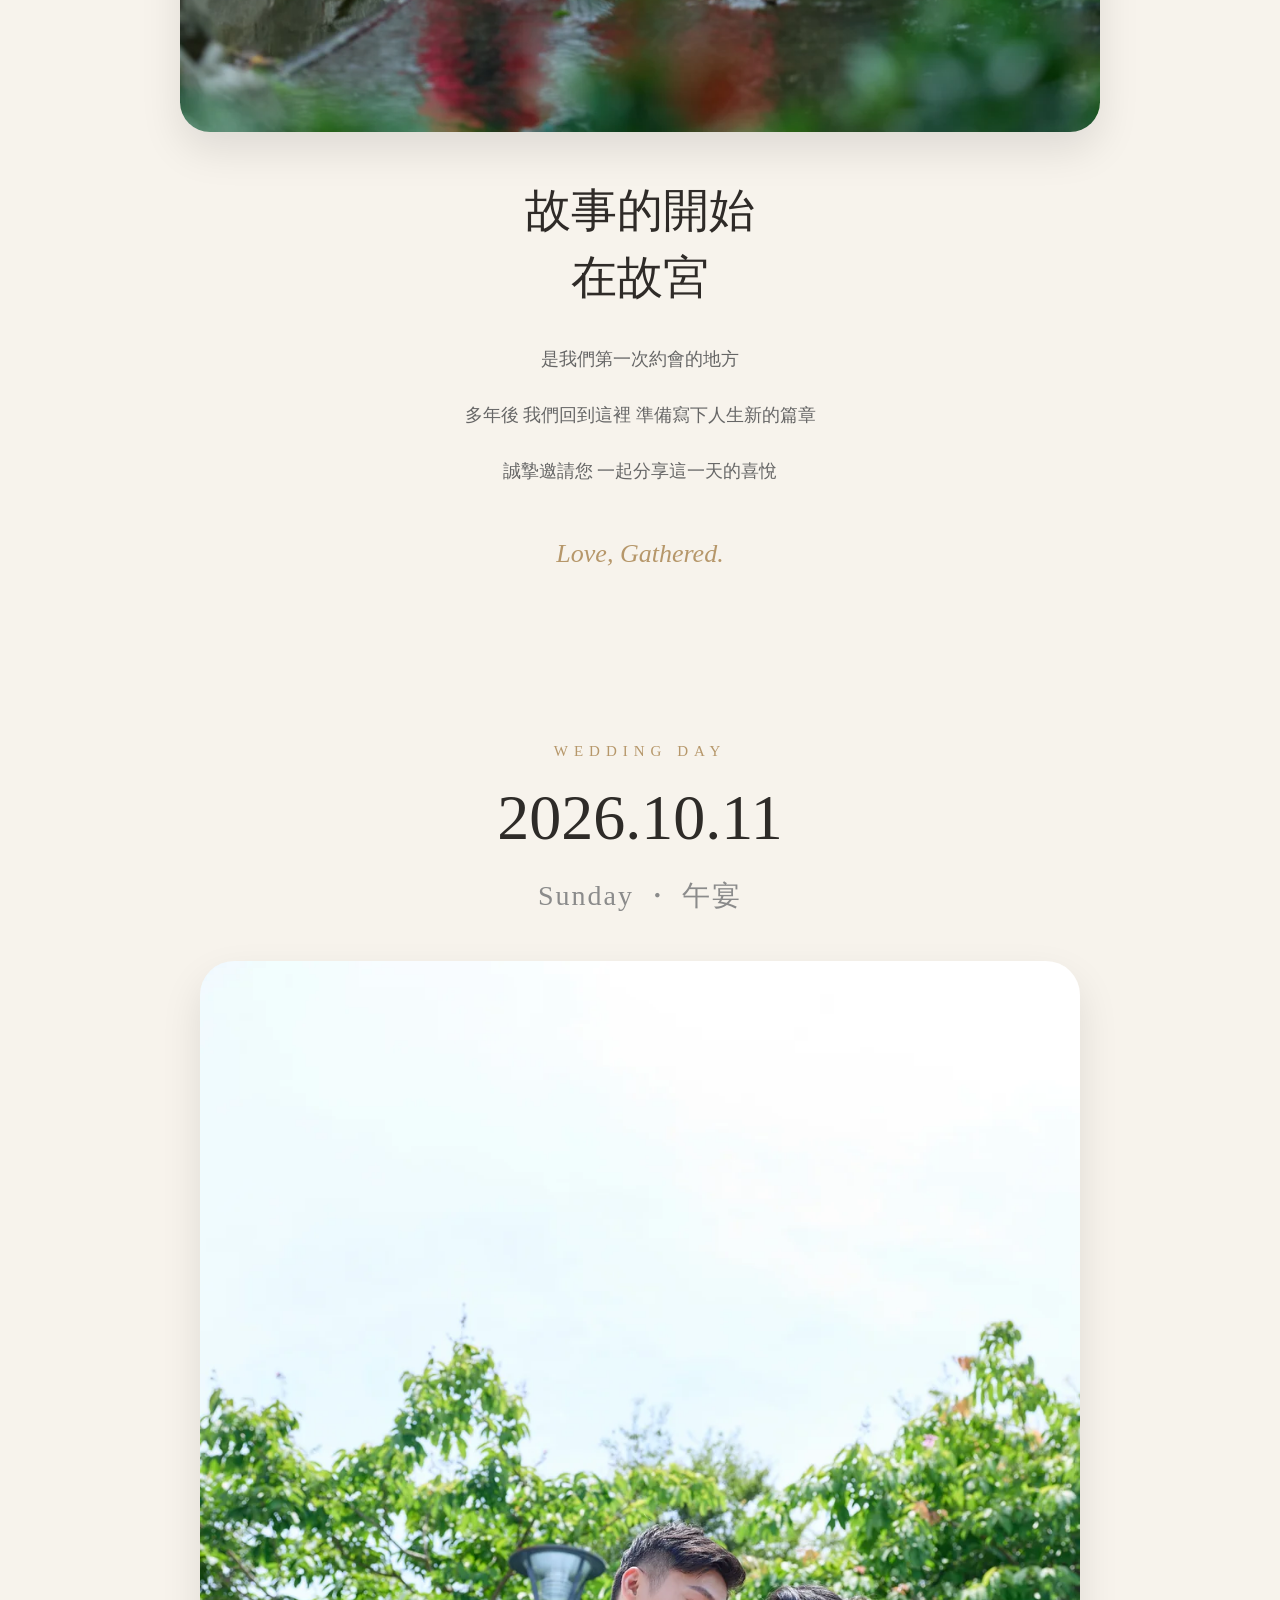
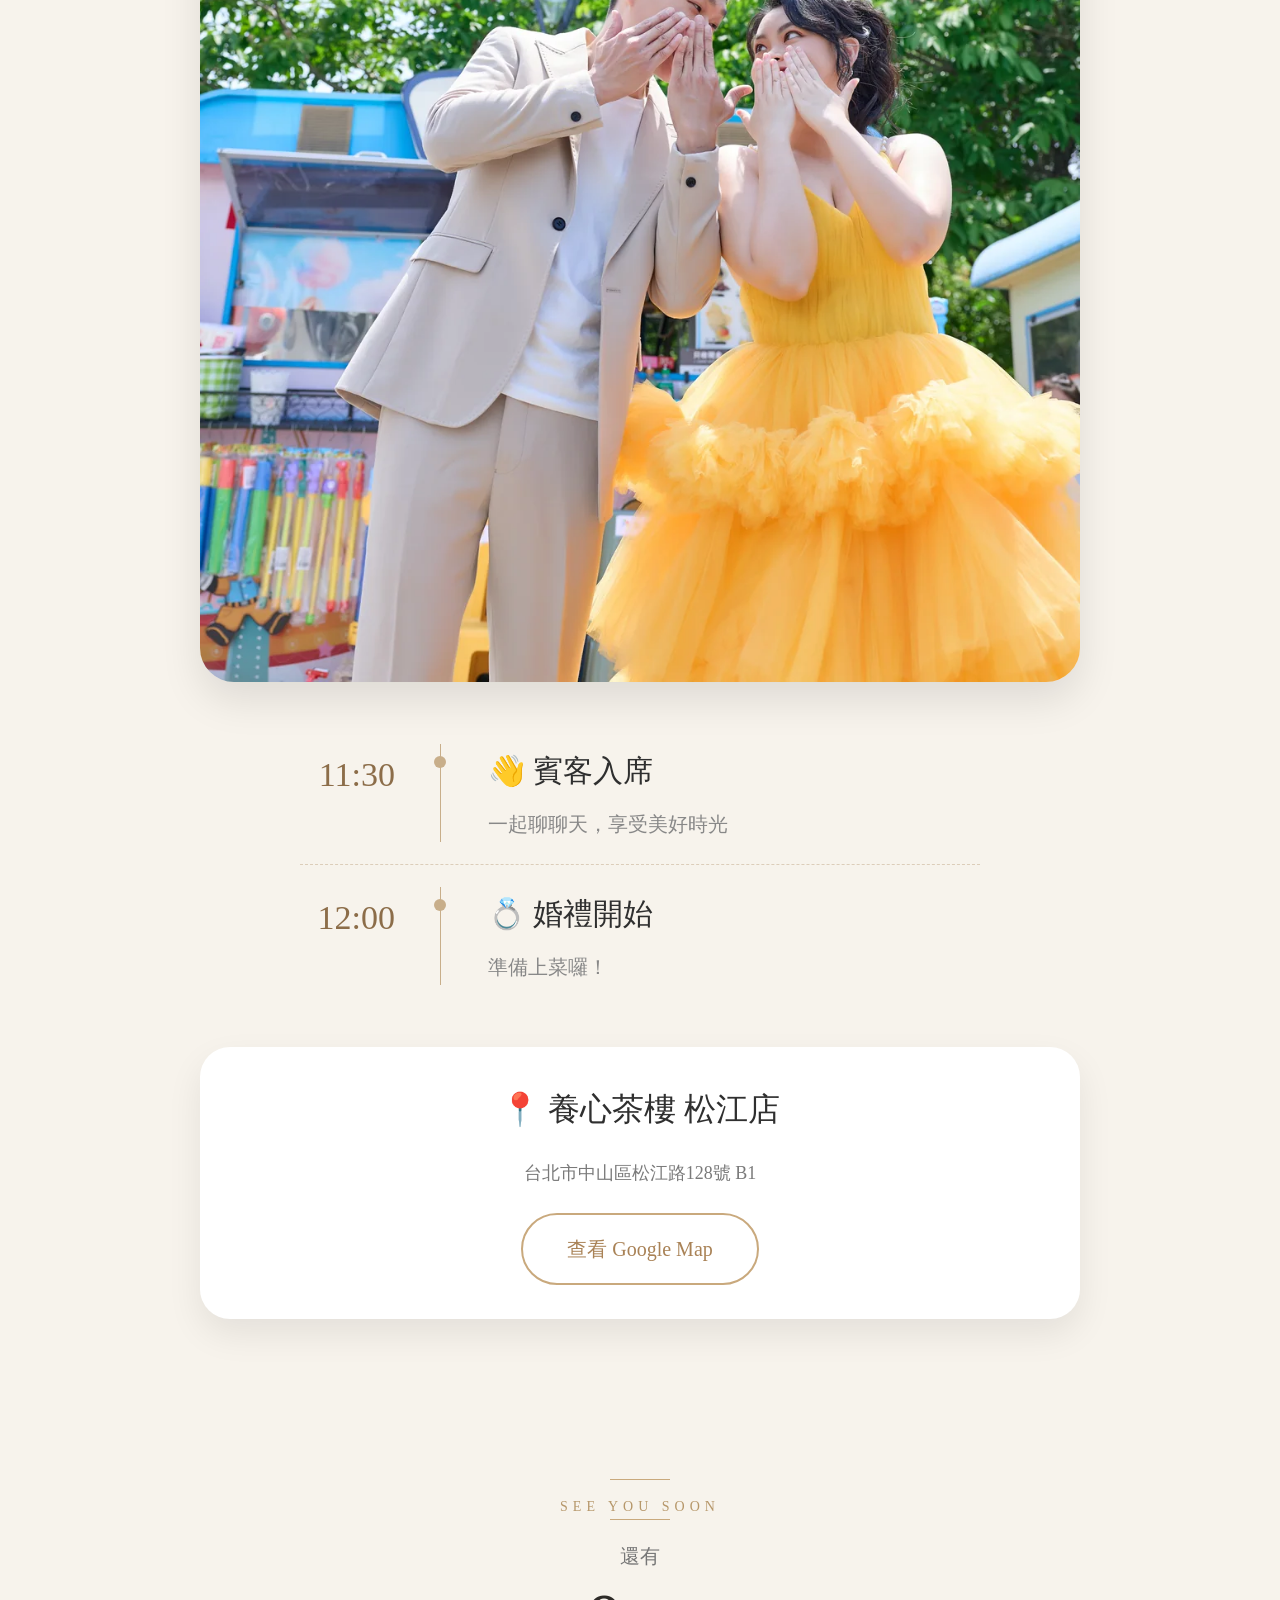
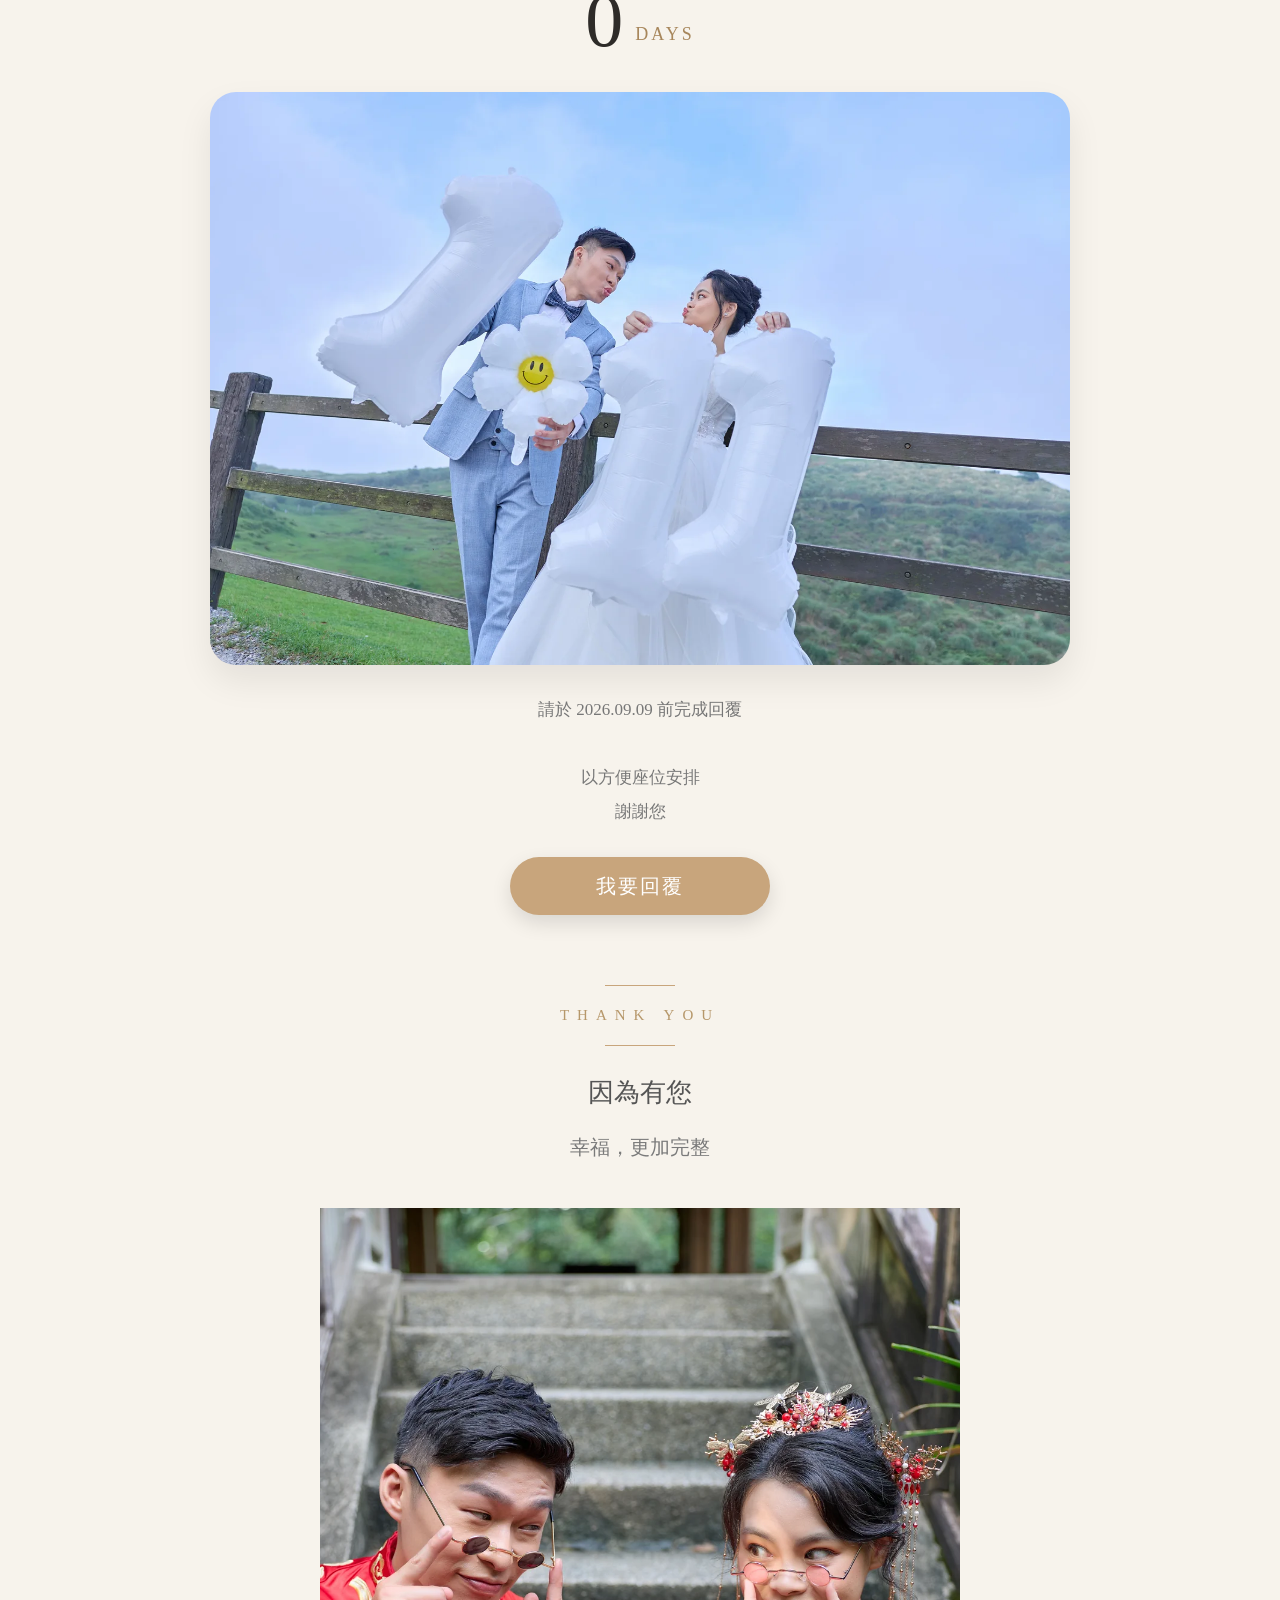
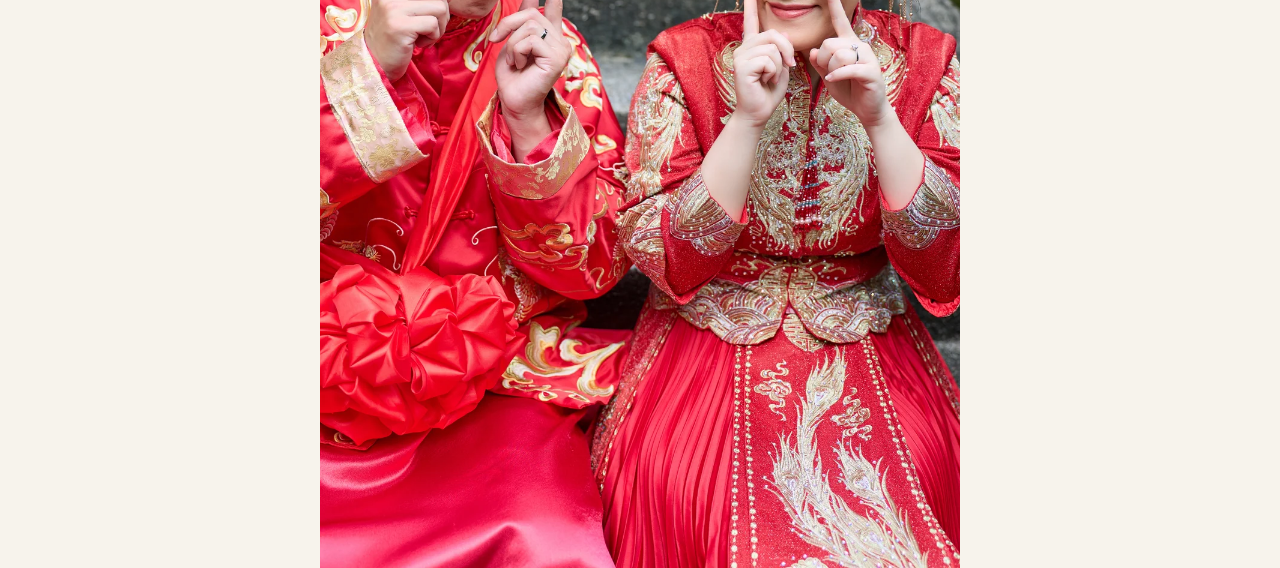
==== commit b6987013: "封面優化" ====
--- a/index.html
+++ b/index.html
@@ -24,7 +24,7 @@
 </audio>
 
 <button id="musicBtn" class="music-btn" aria-label="背景音樂">
-    ♪
+    ♫
 </button>
 
 <header class="hero">
--- a/style.css
+++ b/style.css
@@ -399,7 +399,7 @@
 
     right:28px;
 
-    top:72px;
+    top:calc(env(safe-area-inset-top) + 40px);
 
     bottom:auto;
 
@@ -417,27 +417,25 @@
 
 .hero-title span{
 
-    font-size:42px;
-
-    line-height:1.25;
+    font-size:clamp(34px,8vw,42px);
+
+    line-height:1.18;
 
 }
 
 .hero-couple{
 
-    margin-top:36px;
-
-    font-size:18px;
-
-    gap:12px;
+    margin-top:28px;
+
+    font-size:17px;
 
 }
 
 .hero-love{
 
-    font-size:17px;
-
-    margin-top:18px;
+    margin-top:14px;
+
+    font-size:16px;
 
 }
 
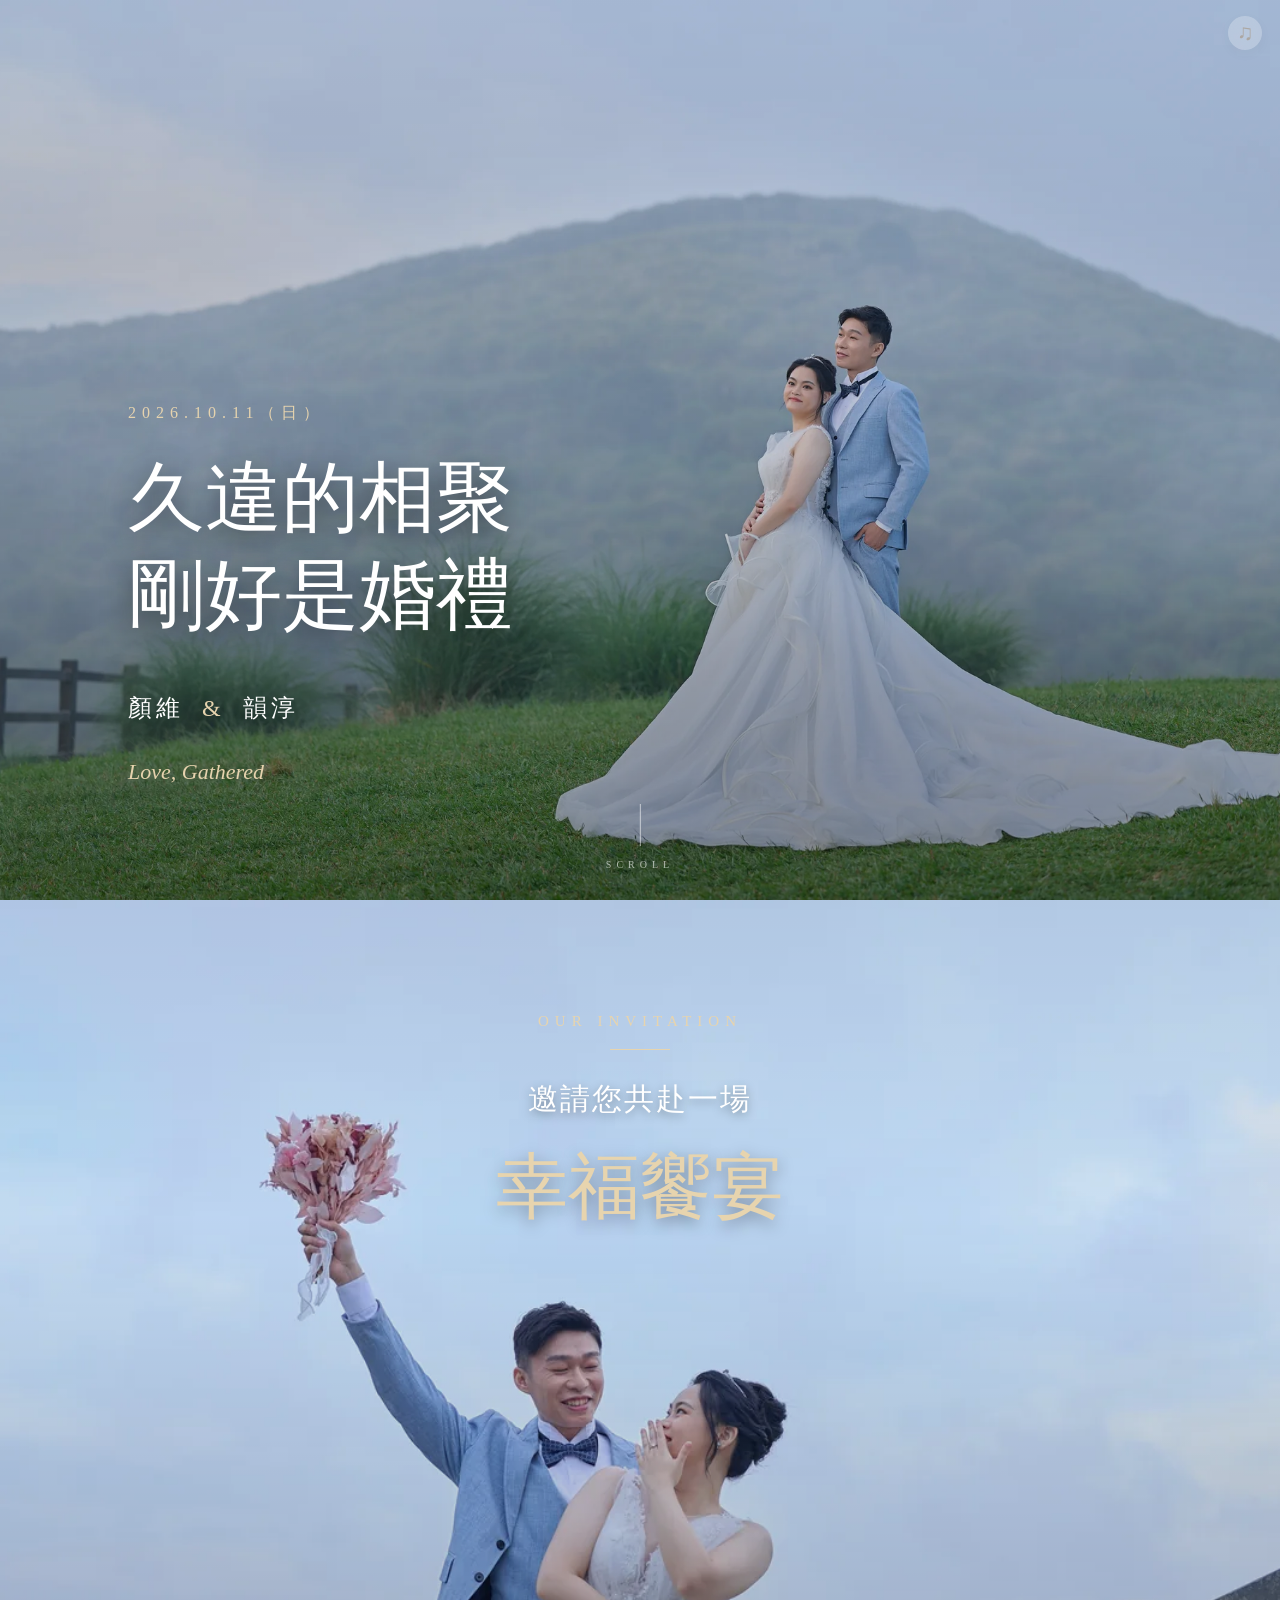
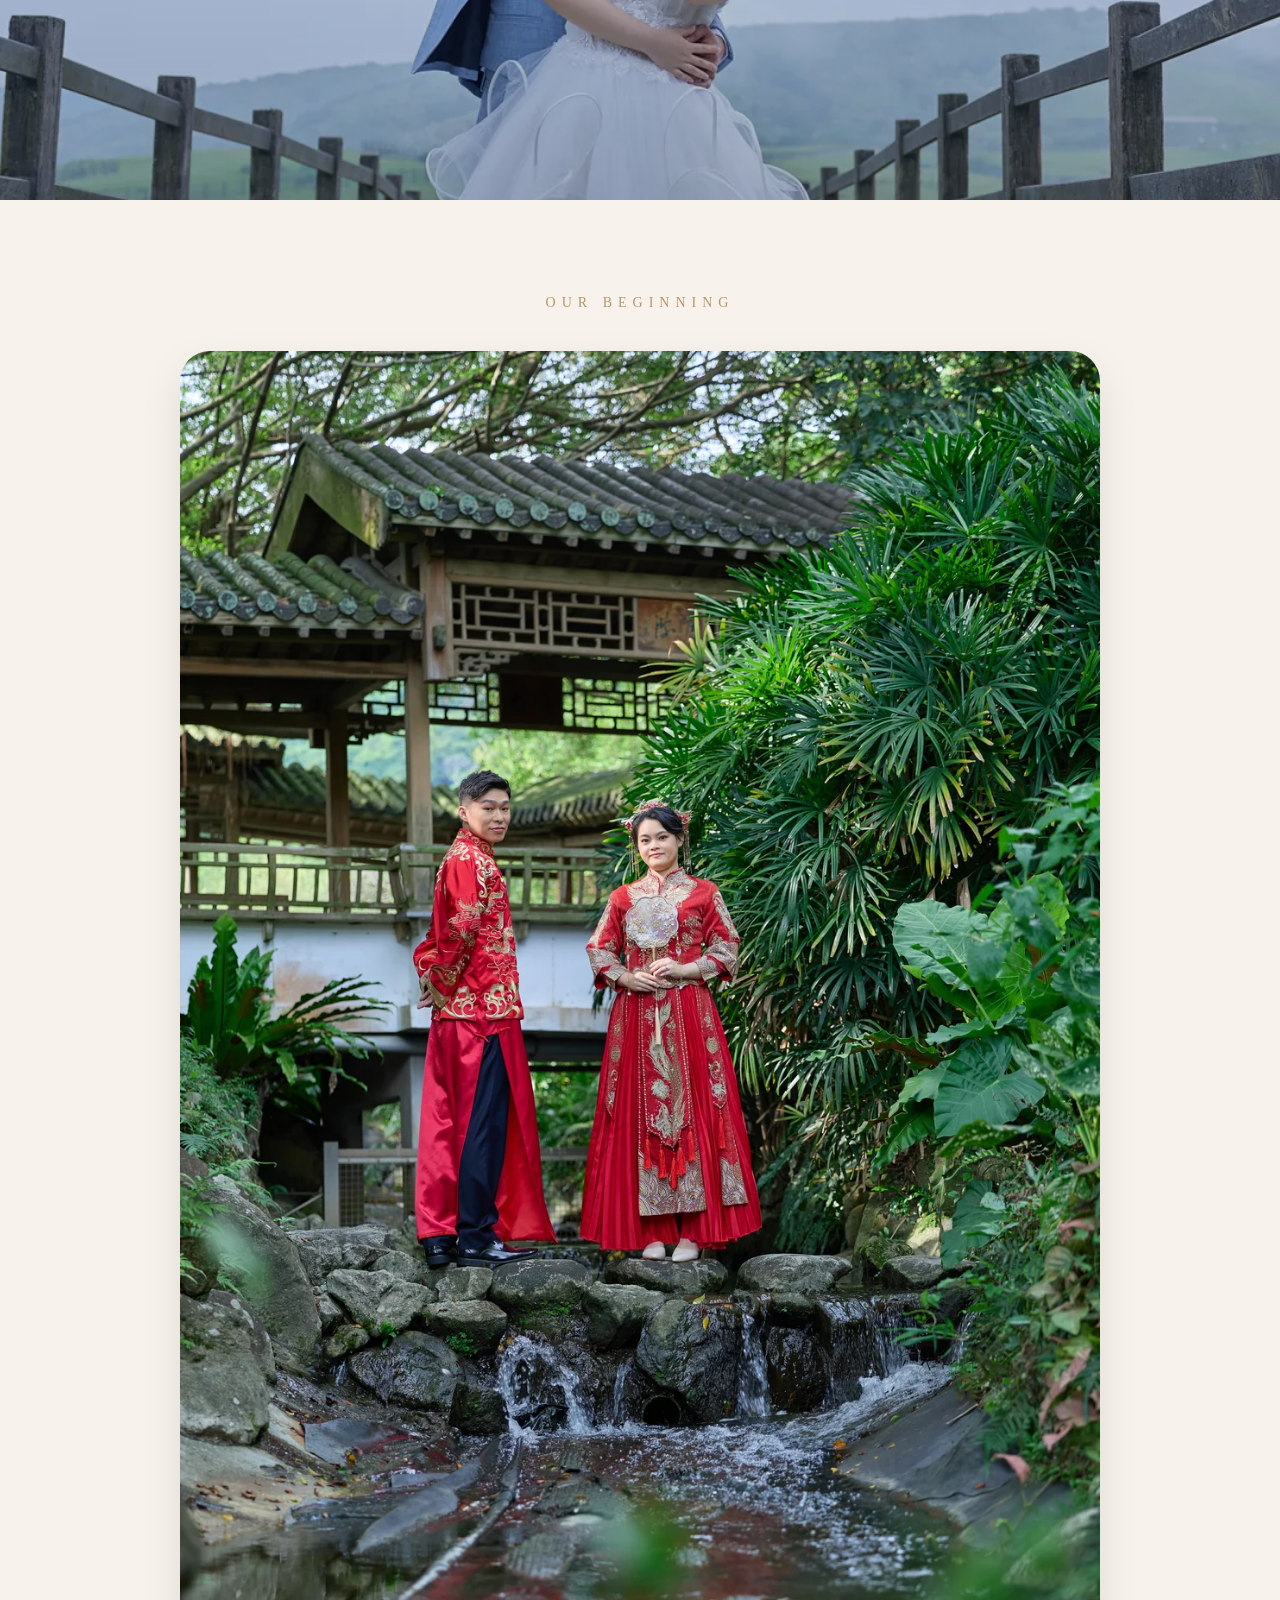
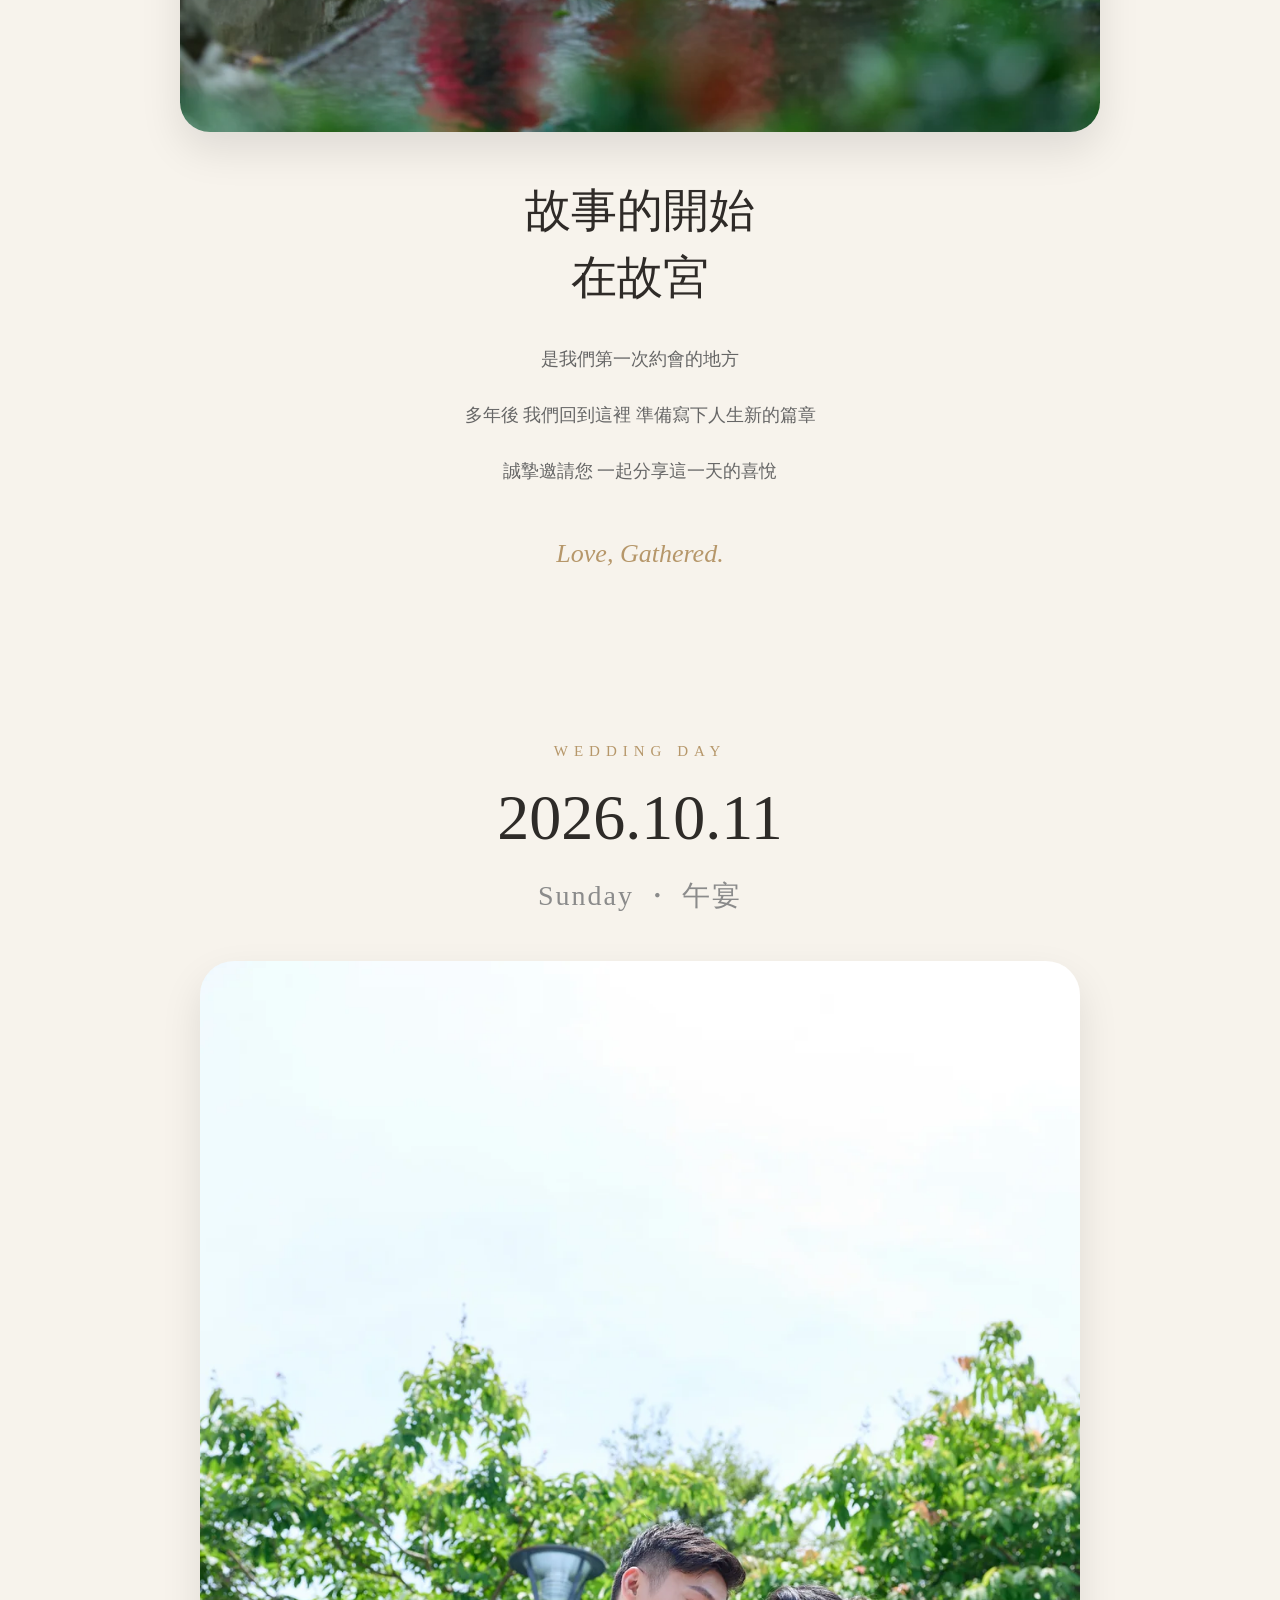
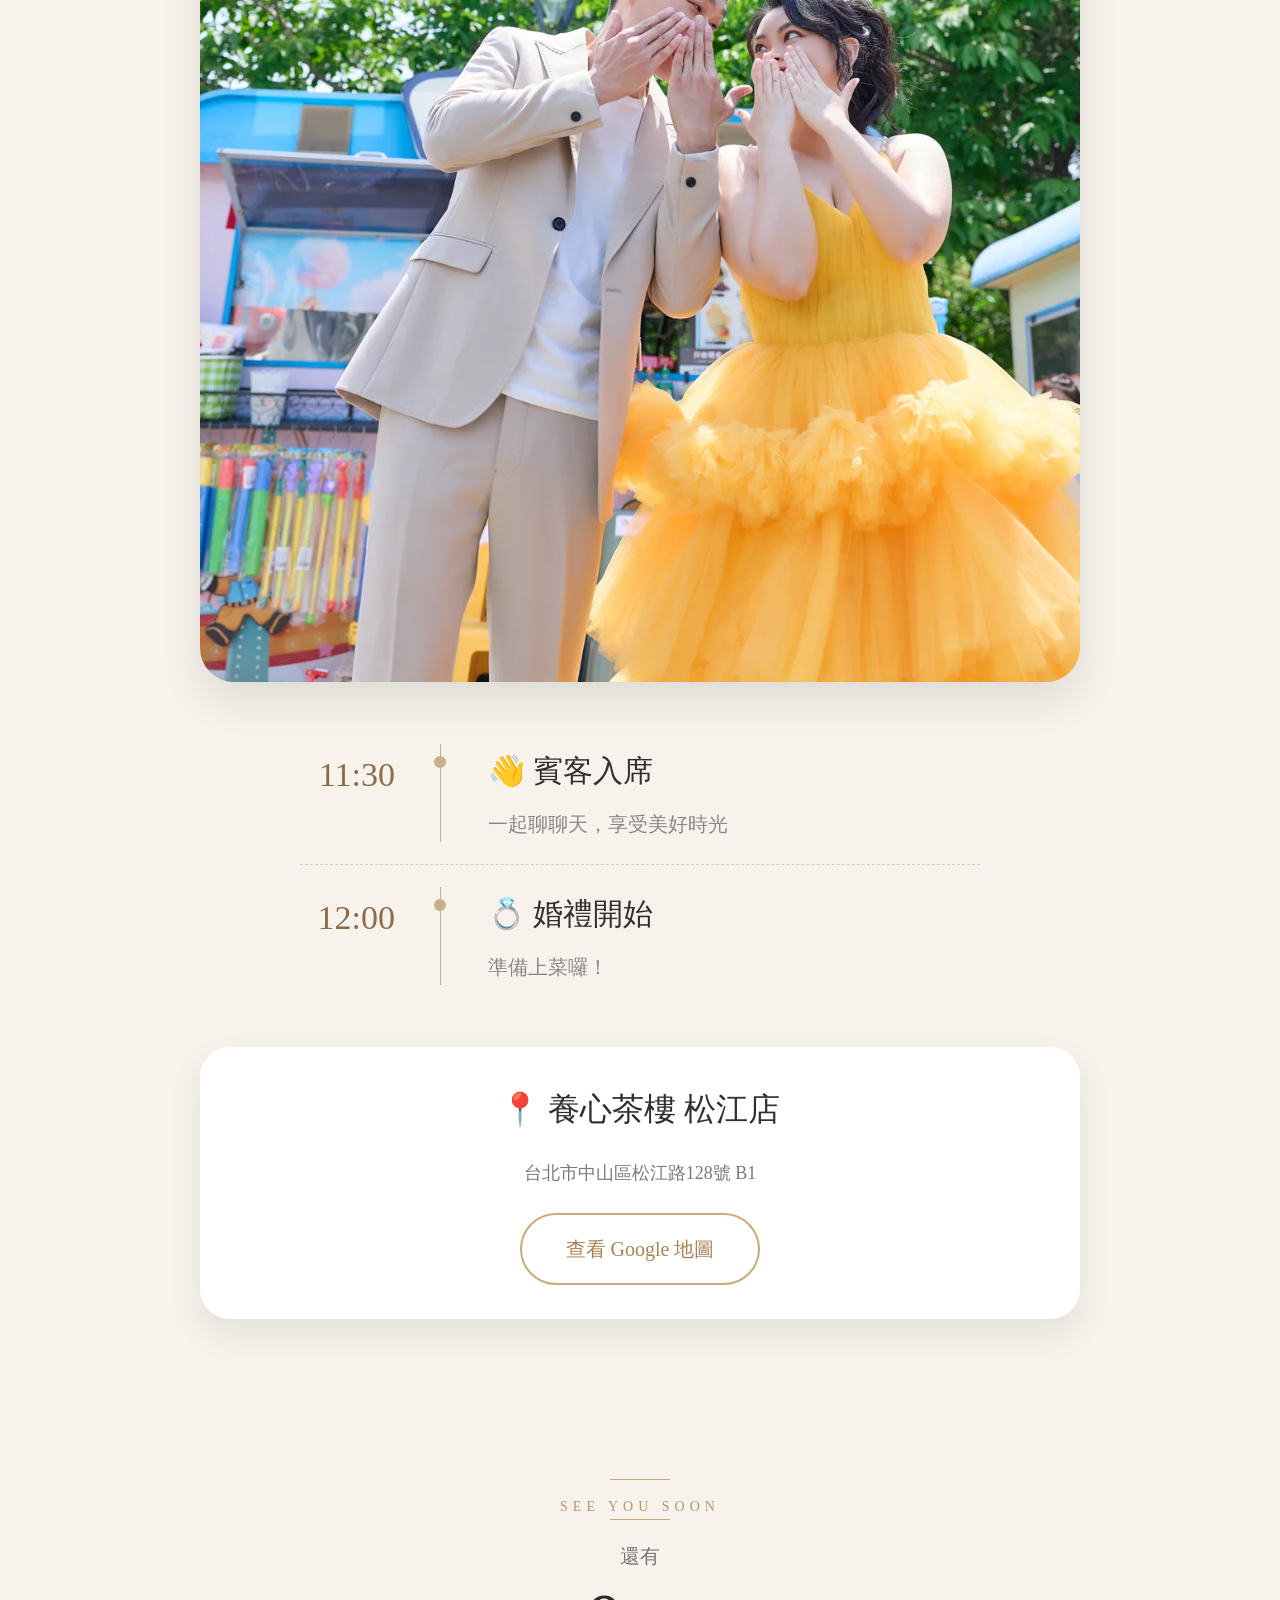
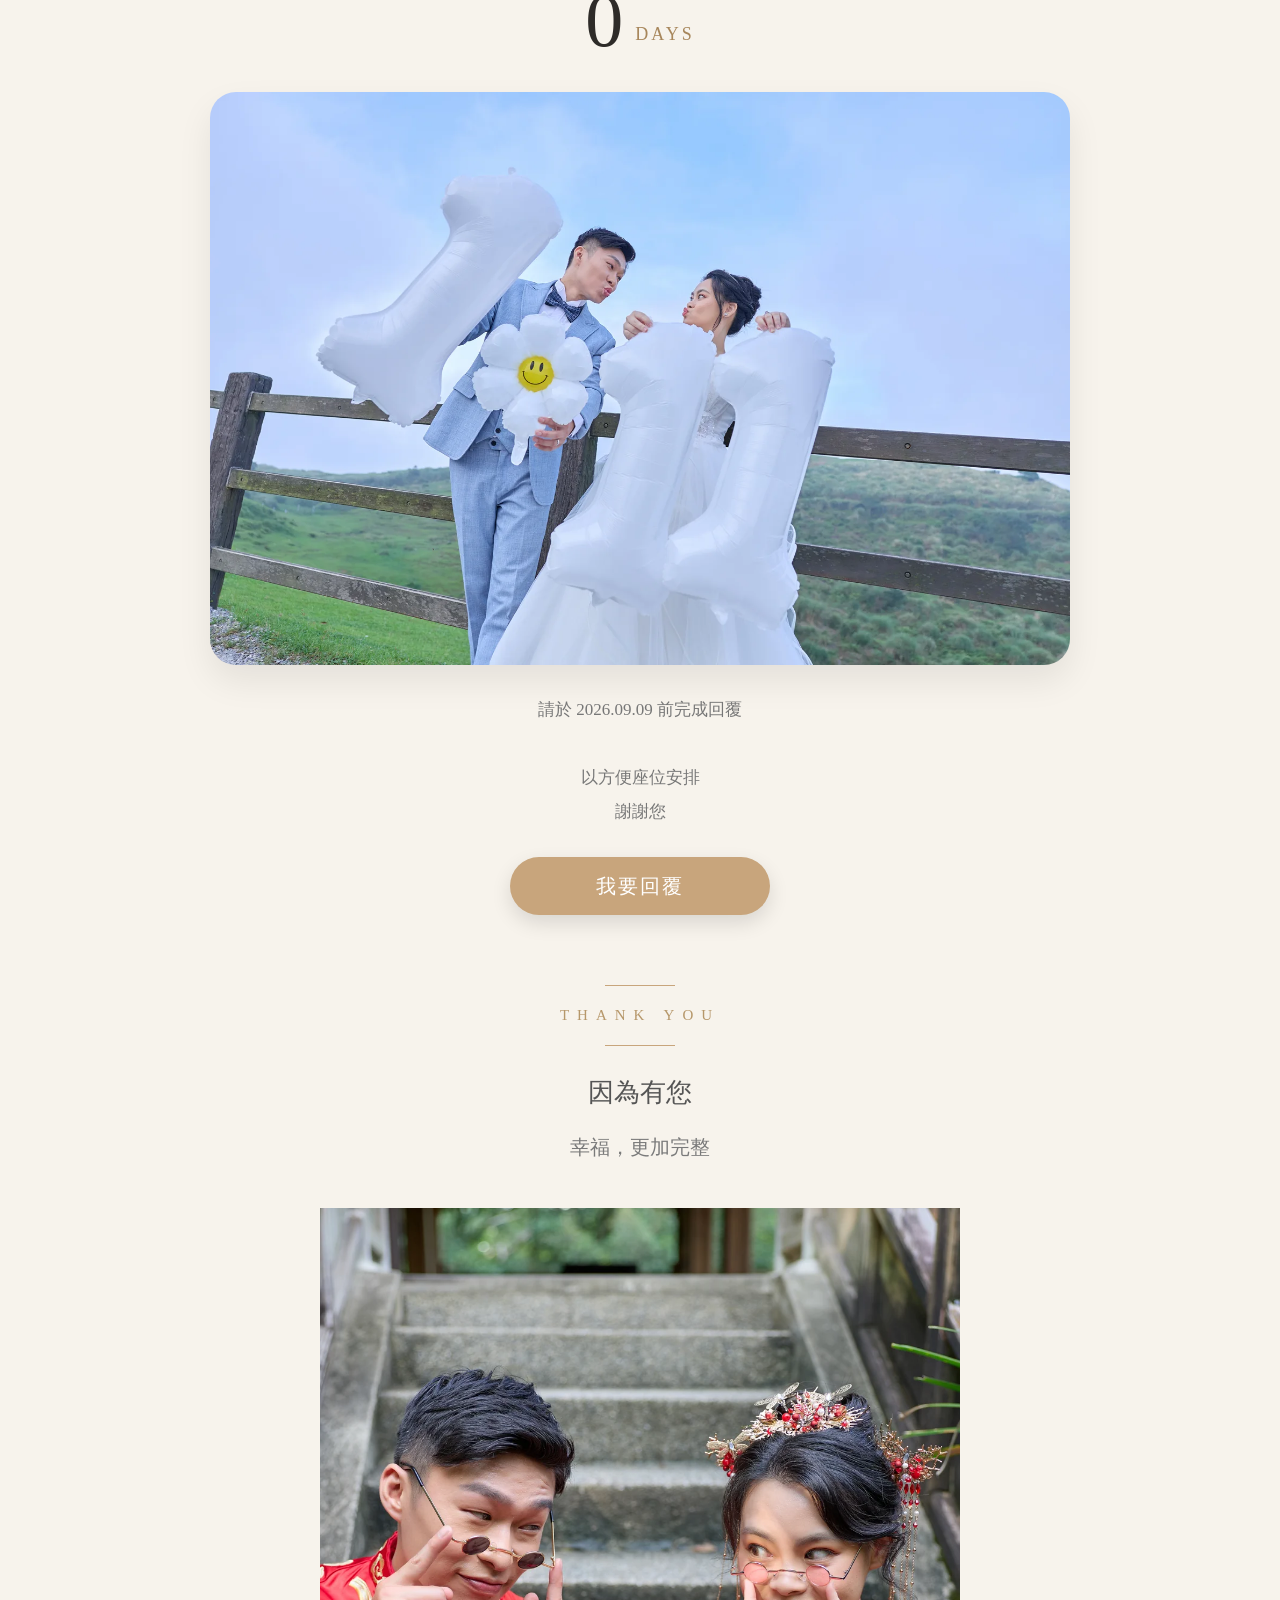
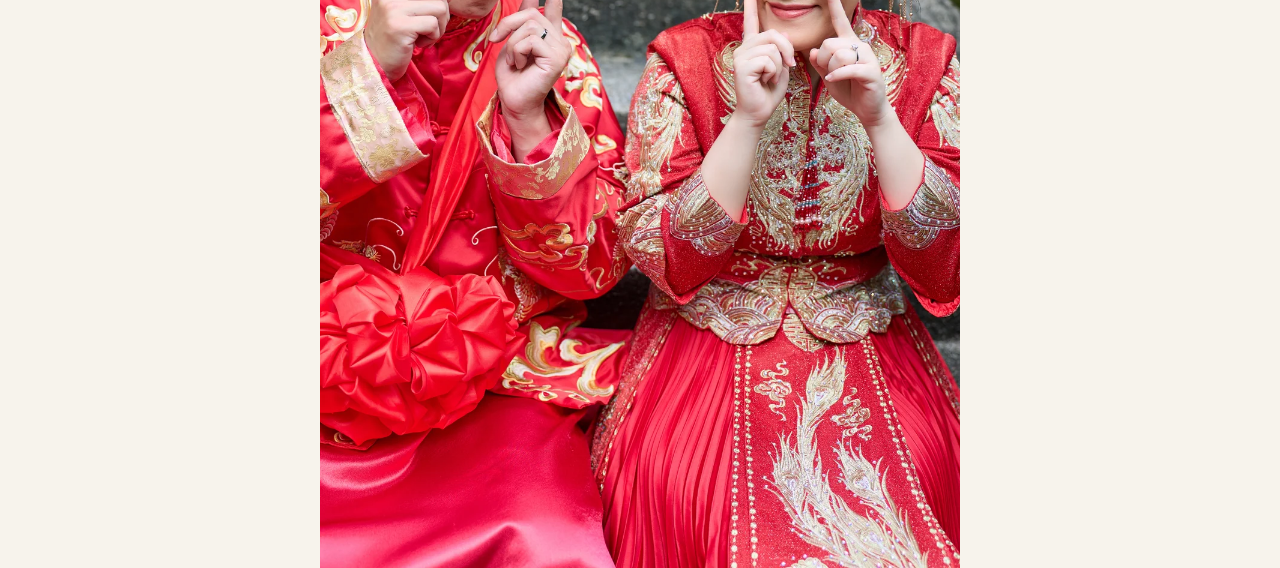
==== commit 24d3b31a: "地址按鈕更新" ====
--- a/index.html
+++ b/index.html
@@ -12,7 +12,7 @@
     <link rel="preconnect" href="https://fonts.googleapis.com">
     <link rel="preconnect" href="https://fonts.gstatic.com" crossorigin>
 
-    <link href="https://share.google/tovKnfZ9bGQJ9keoD" rel="stylesheet">
+    <link href="https://fonts.googleapis.com/css2?family=Cormorant+Garamond:wght@300;400;500;600&family=Noto+Serif+TC:wght@300;400;500;600&display=swap" rel="stylesheet">
 
     <link rel="stylesheet" href="style.css">
 </head>
@@ -269,13 +269,14 @@
         </div>
 
         <a
-            href="https://maps.app.goo.gl/XXXXXXXX"
-            target="_blank"
-            class="map-btn">
-
-            查看 Google Map
-
-        </a>
+    href="https://maps.app.goo.gl/Pxvk6xYDhcNxnx1j6"
+    target="_blank"
+    rel="noopener noreferrer"
+    class="map-btn">
+
+    查看 Google 地圖
+
+</a>
 
     </div>
 
--- a/style.css
+++ b/style.css
@@ -1629,9 +1629,9 @@
 
     right:18px;
 
-    width:30px;
-
-    height:30px;
+    width:34px;
+
+    height:34px;
 
     display:flex;
 
@@ -1641,34 +1641,36 @@
 
     border:none;
 
-    background:transparent;
-
-    box-shadow:none;
+    background:rgba(255,255,255,.55);
+
+    backdrop-filter:blur(10px);
+
+    -webkit-backdrop-filter:blur(10px);
+
+    border-radius:50%;
 
     cursor:pointer;
 
-    color:#f6f4f2;
-
-    font-size:18px;
-
-    font-weight:300;
+    color:#B89468;
+
+    font-size:22px;
+
+    font-weight:600;
 
     line-height:1;
 
-    opacity:.65;
-
-    z-index:9999;
-
-    transition:all .25s ease;
-
-    -webkit-tap-highlight-color:transparent;
+    opacity:1;
+
+    z-index:999999;
+
+    transition:.25s;
+
+    box-shadow:0 4px 16px rgba(0,0,0,.08);
 
 }
 
 .music-btn:hover{
 
-    opacity:.95;
-
     transform:scale(1.08);
 
 }
@@ -1676,7 +1678,7 @@
 
 .music-btn.pause{
 
-    opacity:.22;
+    opacity:.45;
 
 }
 
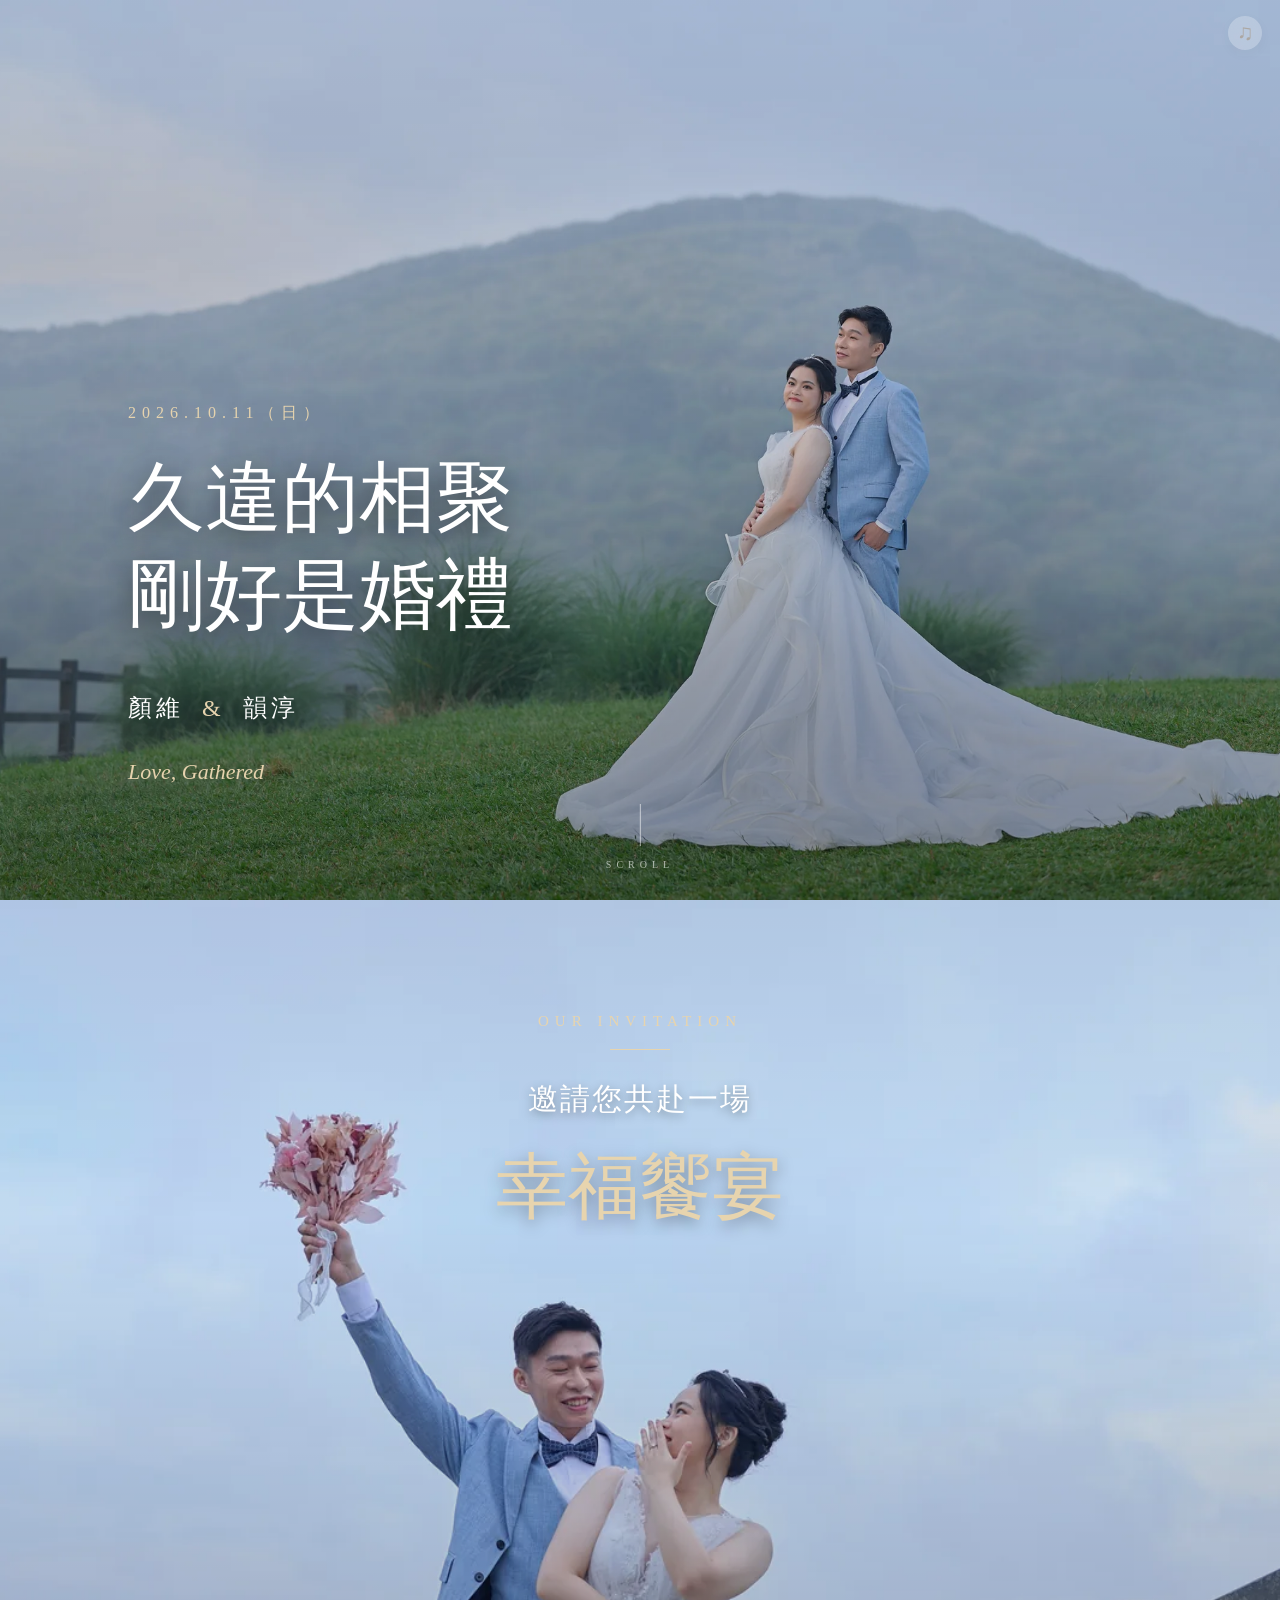
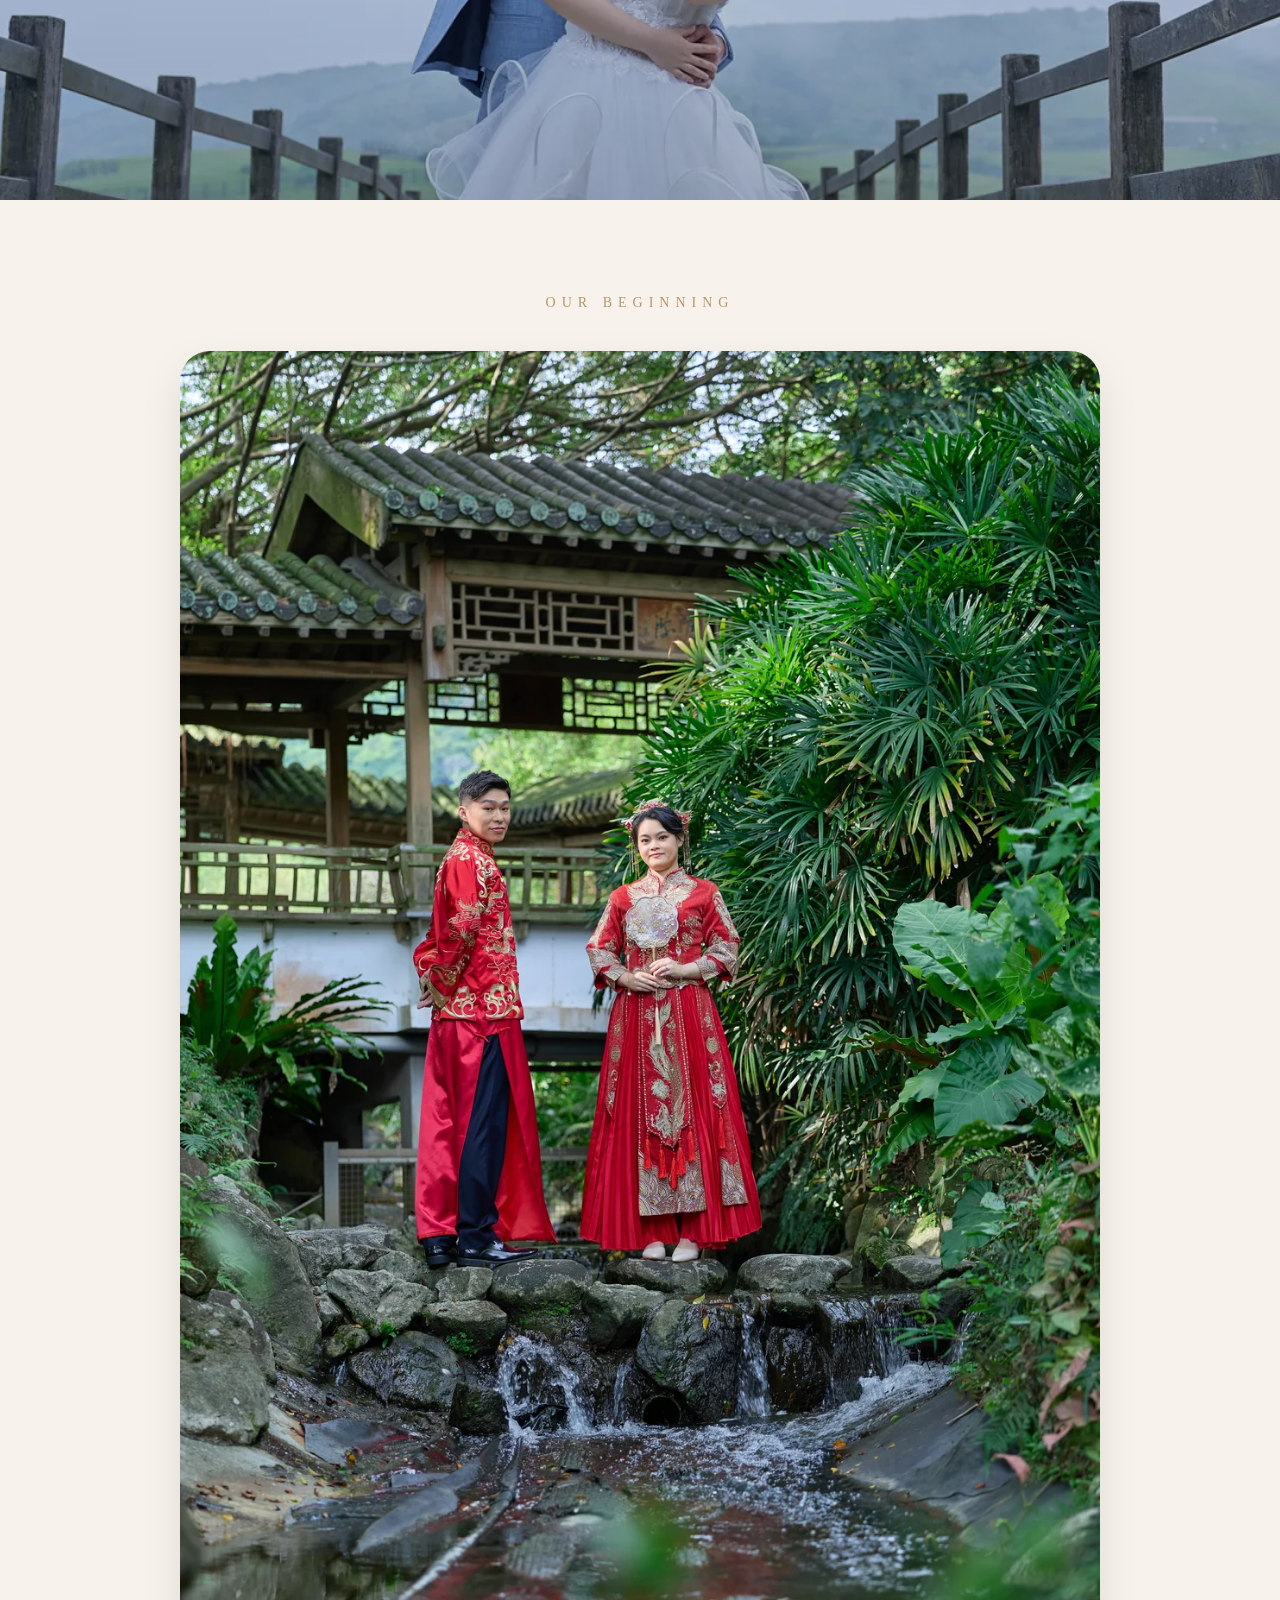
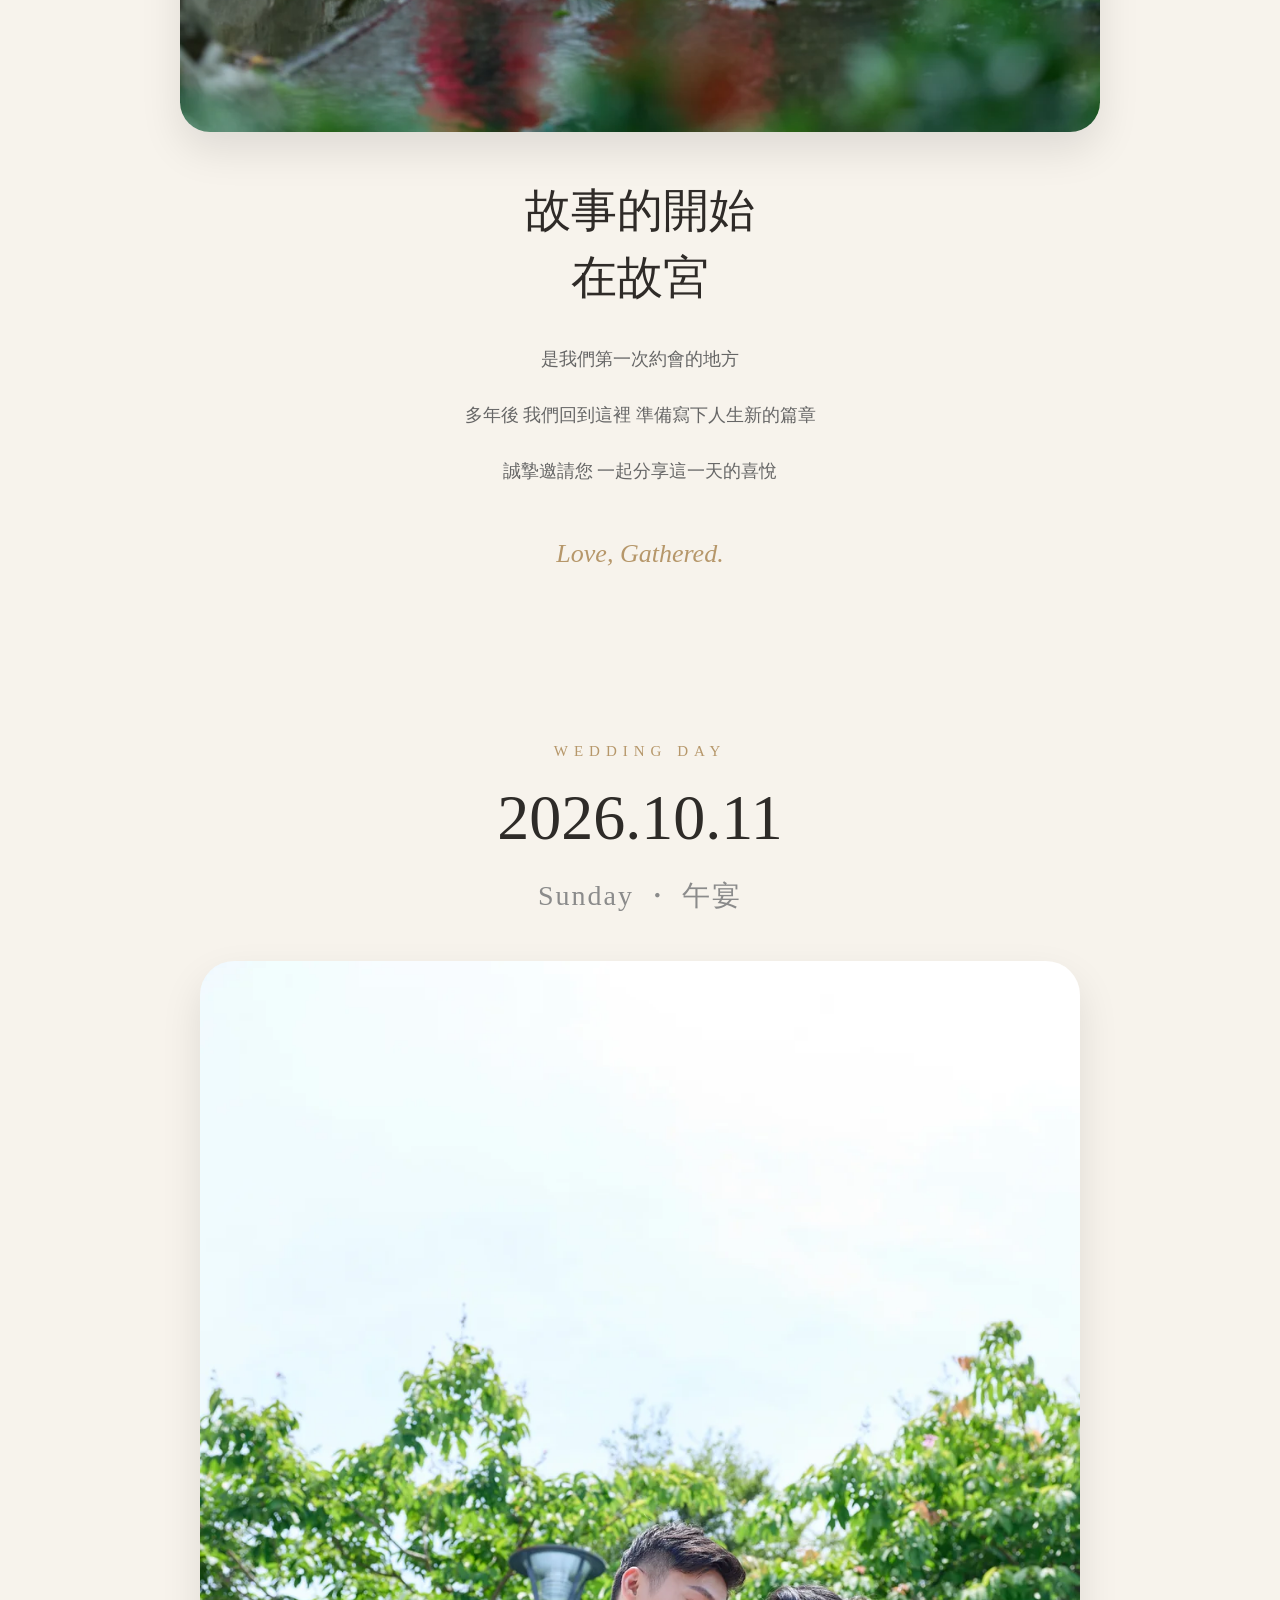
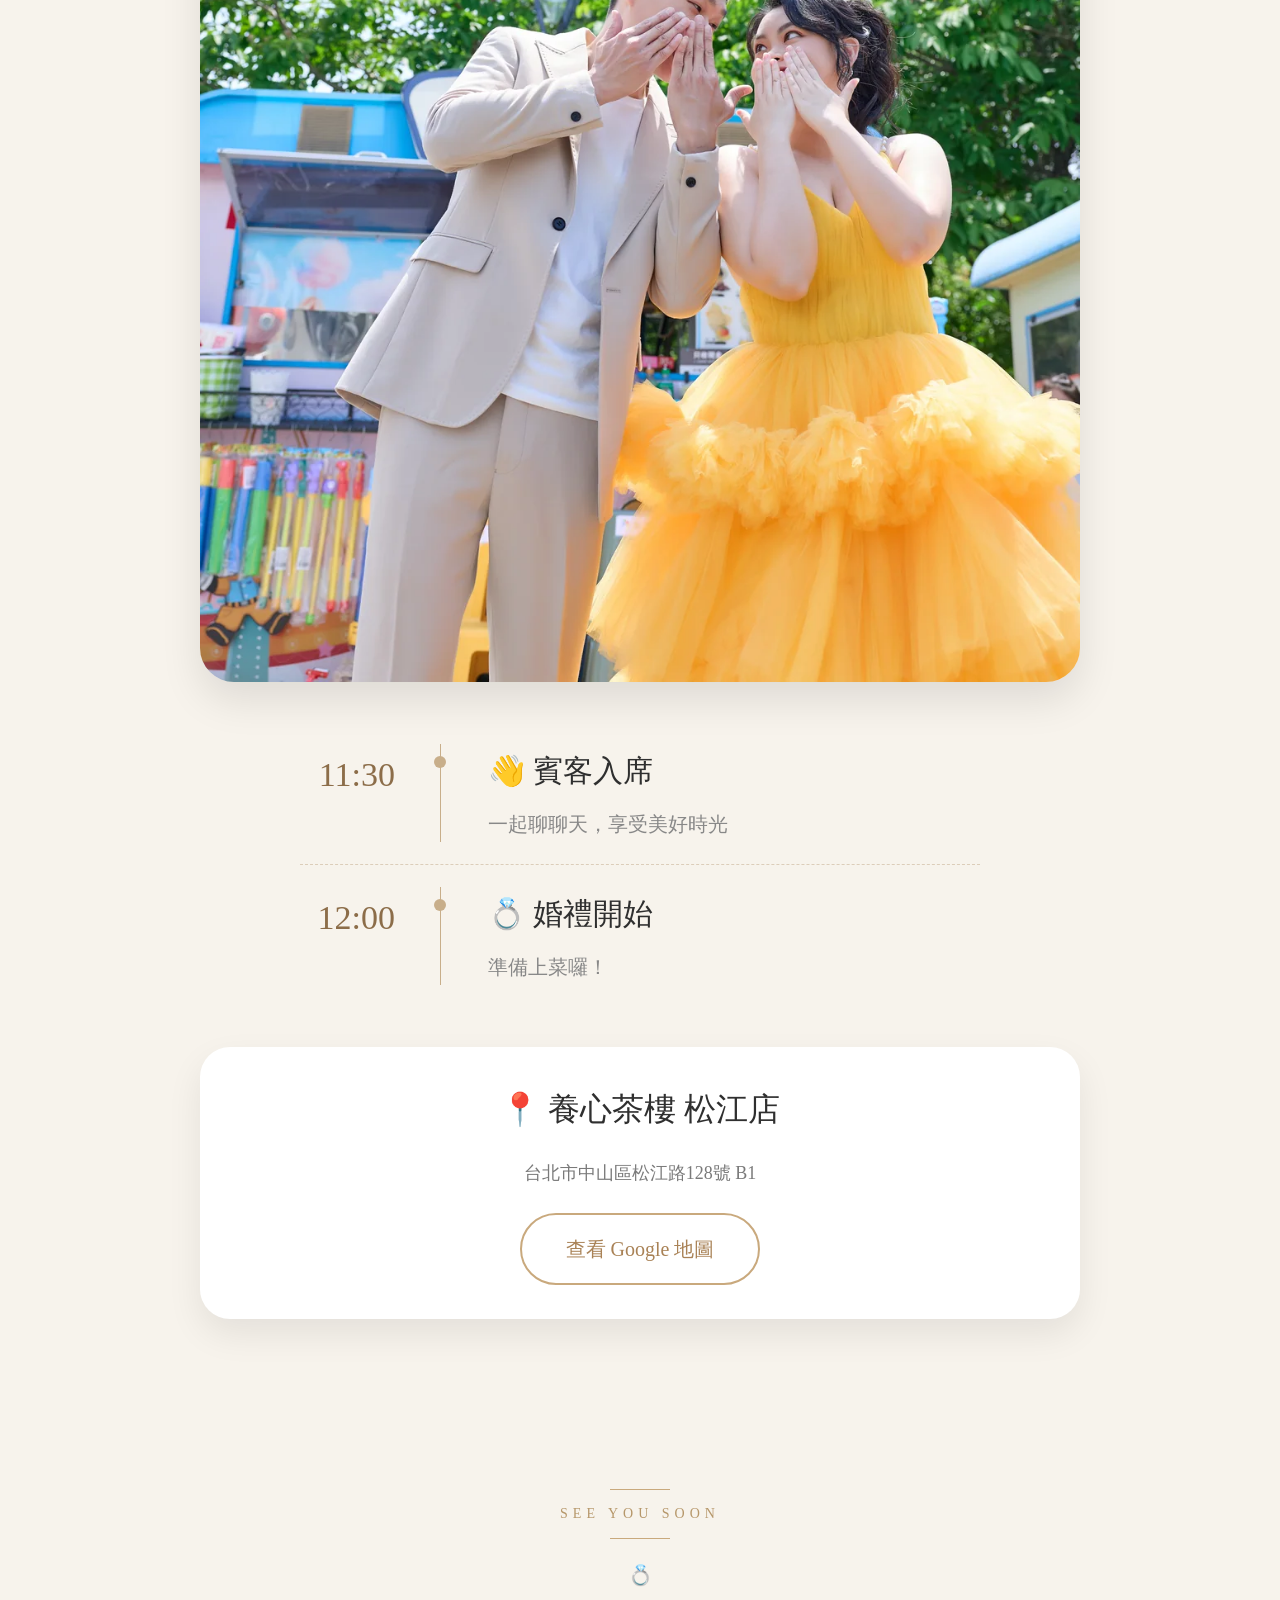
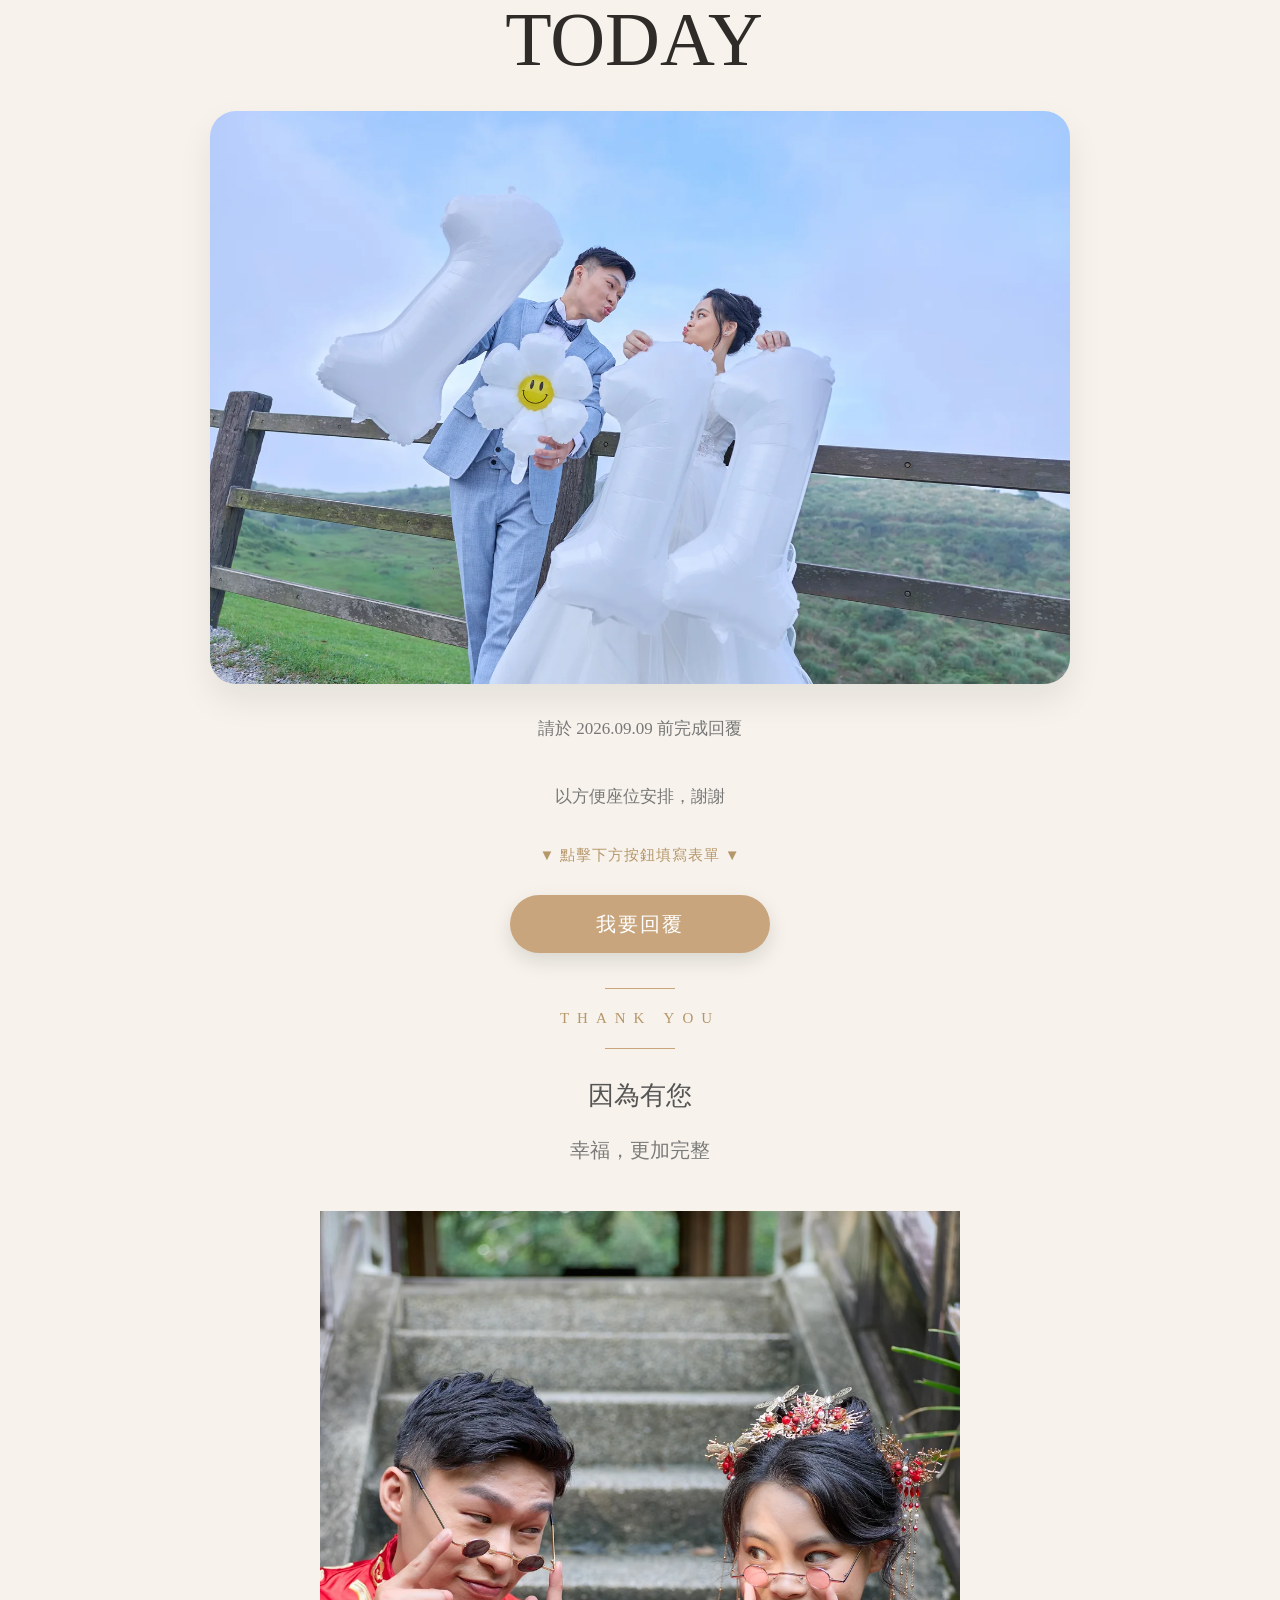
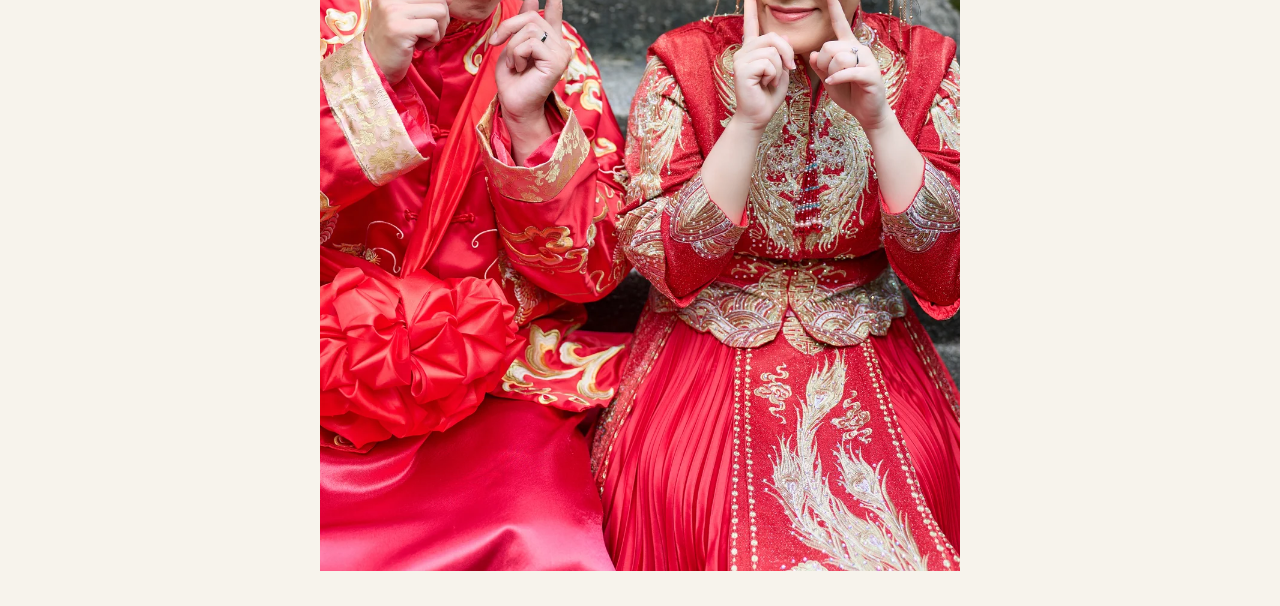
==== commit 8b1062e7: "按鈕優化" ====
--- a/index.html
+++ b/index.html
@@ -303,13 +303,17 @@
 </div>
 <div class="rsvp-note">
 請於 2026.09.09 前完成回覆<br><br>
-以方便座位安排<br>
-謝謝您
-</div>
-<a href="https://forms.gle/j4CADW6U5NRUHz796" target="_blank" class="rsvp-btn">
+
+以方便座位安排，謝謝
+</div>
+
+<div class="rsvp-hint">
+▼ 點擊下方按鈕填寫表單 ▼
+</div>
+
+<a href="..." class="rsvp-btn">
 我要回覆
 </a>
-</section>
 
 <!-- ===========================
      THANK YOU
--- a/style.css
+++ b/style.css
@@ -1147,17 +1147,27 @@
 
 .timeline-item{
 
-    grid-template-columns:60px 16px 1fr;
-
-    padding:22px 0;
+    grid-template-columns:58px 16px 1fr;
+
+    align-items:flex-start;
+
+    column-gap:10px;
+
+    padding:18px 0;
 
 }
 
 .timeline-time{
 
-    font-size:20px;
-
-    padding-right:10px;
+    font-size:18px;
+
+    line-height:1.2;
+
+    text-align:right;
+
+    padding-right:6px;
+
+    white-space:nowrap;
 
 }
 
@@ -1171,7 +1181,9 @@
 
 .timeline-content{
 
-    padding-left:18px;
+    padding-left:10px;
+
+    min-width:0;
 
 }
 
@@ -1180,6 +1192,8 @@
     font-size:18px;
 
     line-height:1.4;
+
+    white-space:nowrap;
 
 }
 
@@ -1248,18 +1262,30 @@
 
     background:#C9A97D;
 
-    margin:0 auto 14px;
+    margin:10px auto;
 
 }
 
 .countdown-tag{
 
+    display:flex;
+
+    justify-content:center;
+
+    align-items:center;
+
+    height:28px;
+
     font-size:14px;
 
+    line-height:1;
+
     letter-spacing:5px;
 
     color:#B6976A;
 
+    margin:0;
+
 }
 
 .countdown-text{
@@ -1339,6 +1365,22 @@
     line-height:2;
 
     margin-bottom:28px;
+
+}
+
+.rsvp-hint{
+
+    margin:18px 0 26px;
+
+    font-size:15px;
+
+    letter-spacing:1px;
+
+    color:#B6976A;
+
+    text-align:center;
+
+    font-weight:500;
 
 }
 
@@ -1462,6 +1504,14 @@
 
 }
 
+.rsvp-hint{
+
+    margin:16px 0 24px;
+
+    font-size:14px;
+
+}
+
 .rsvp-btn{
 
     width:100%;
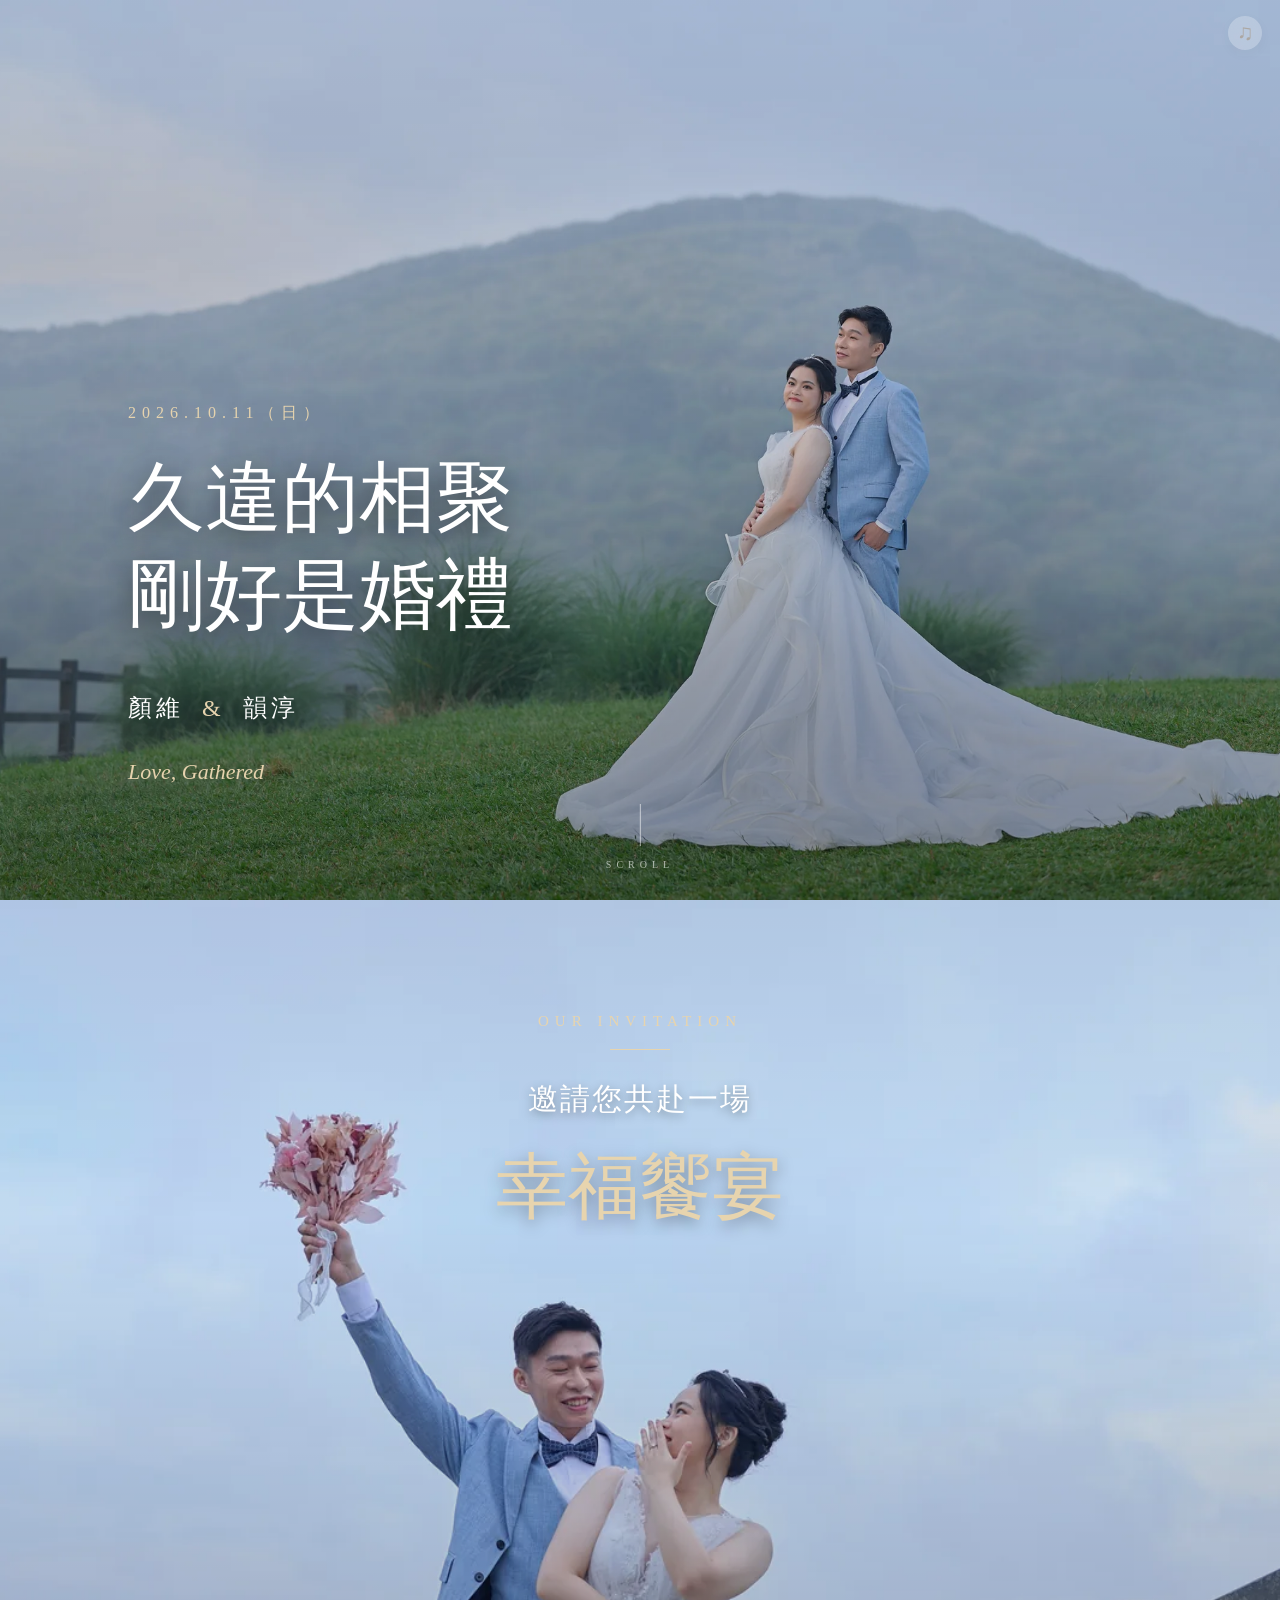
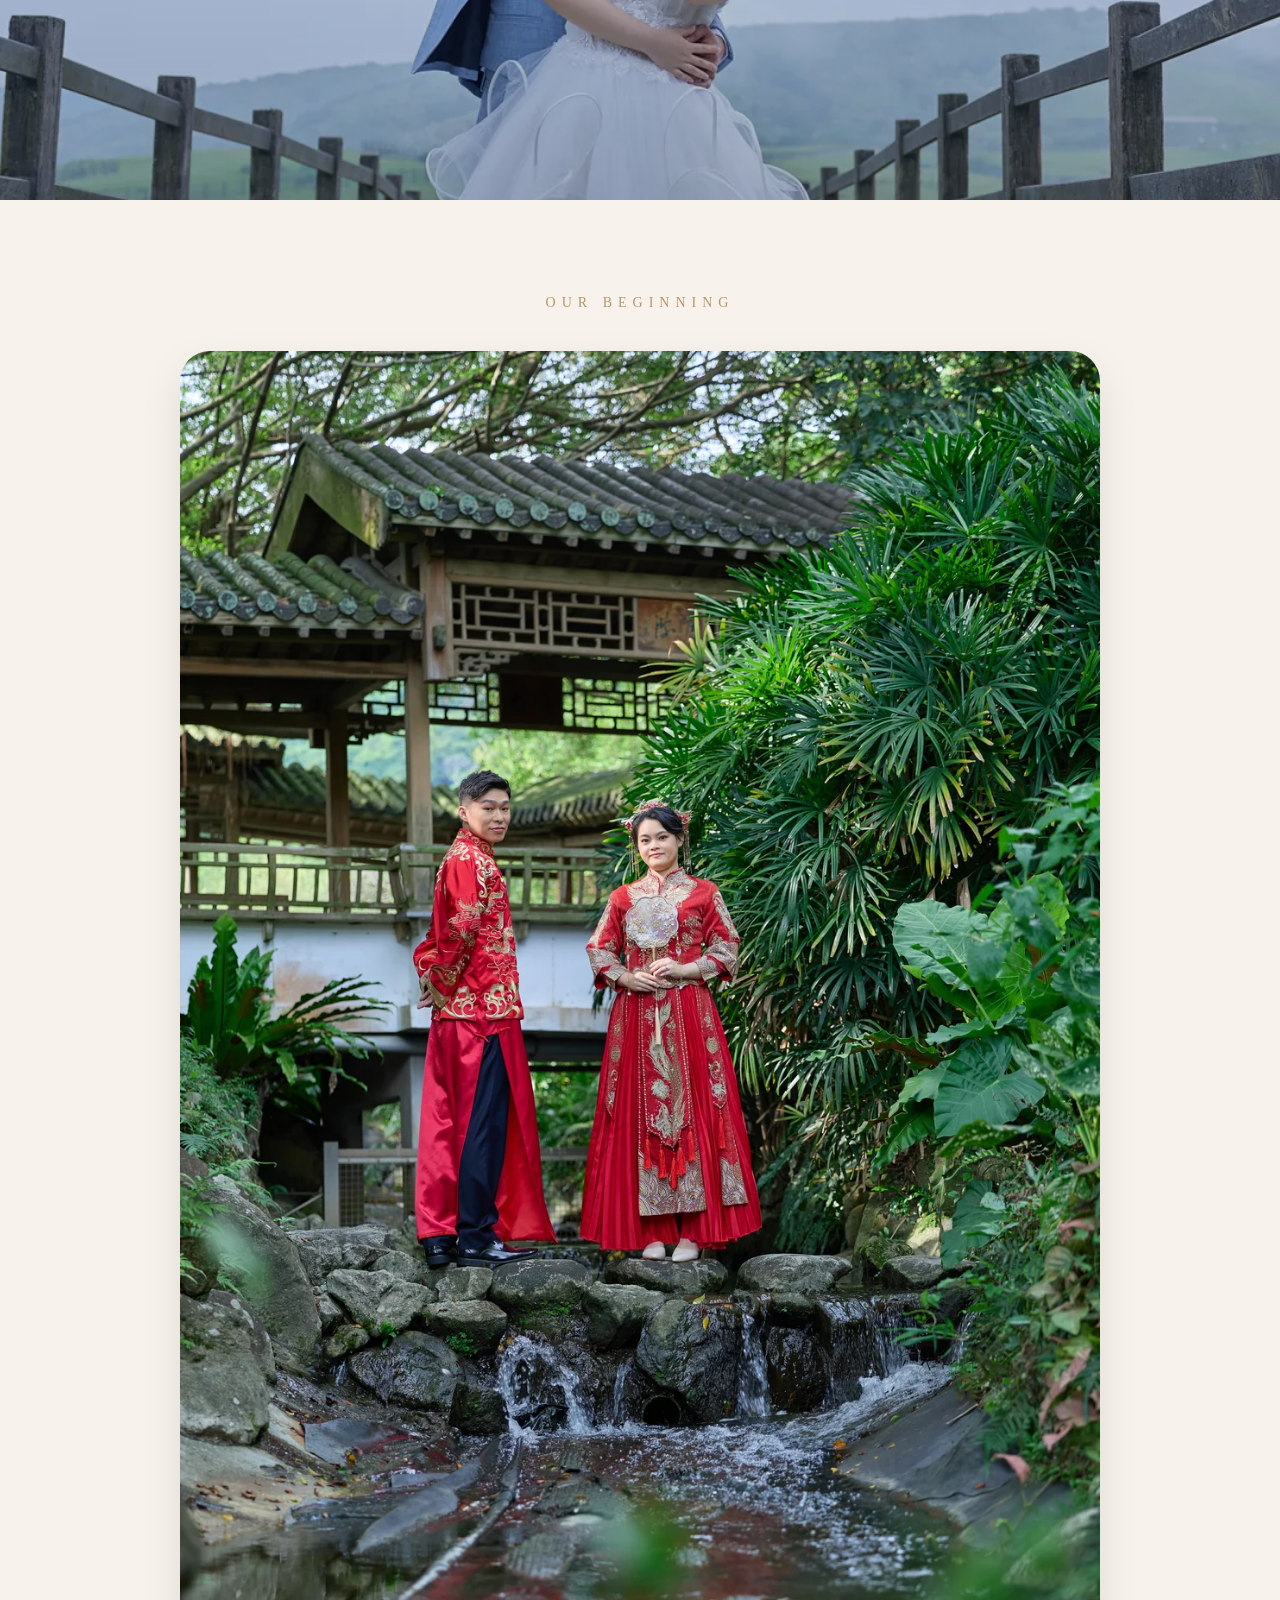
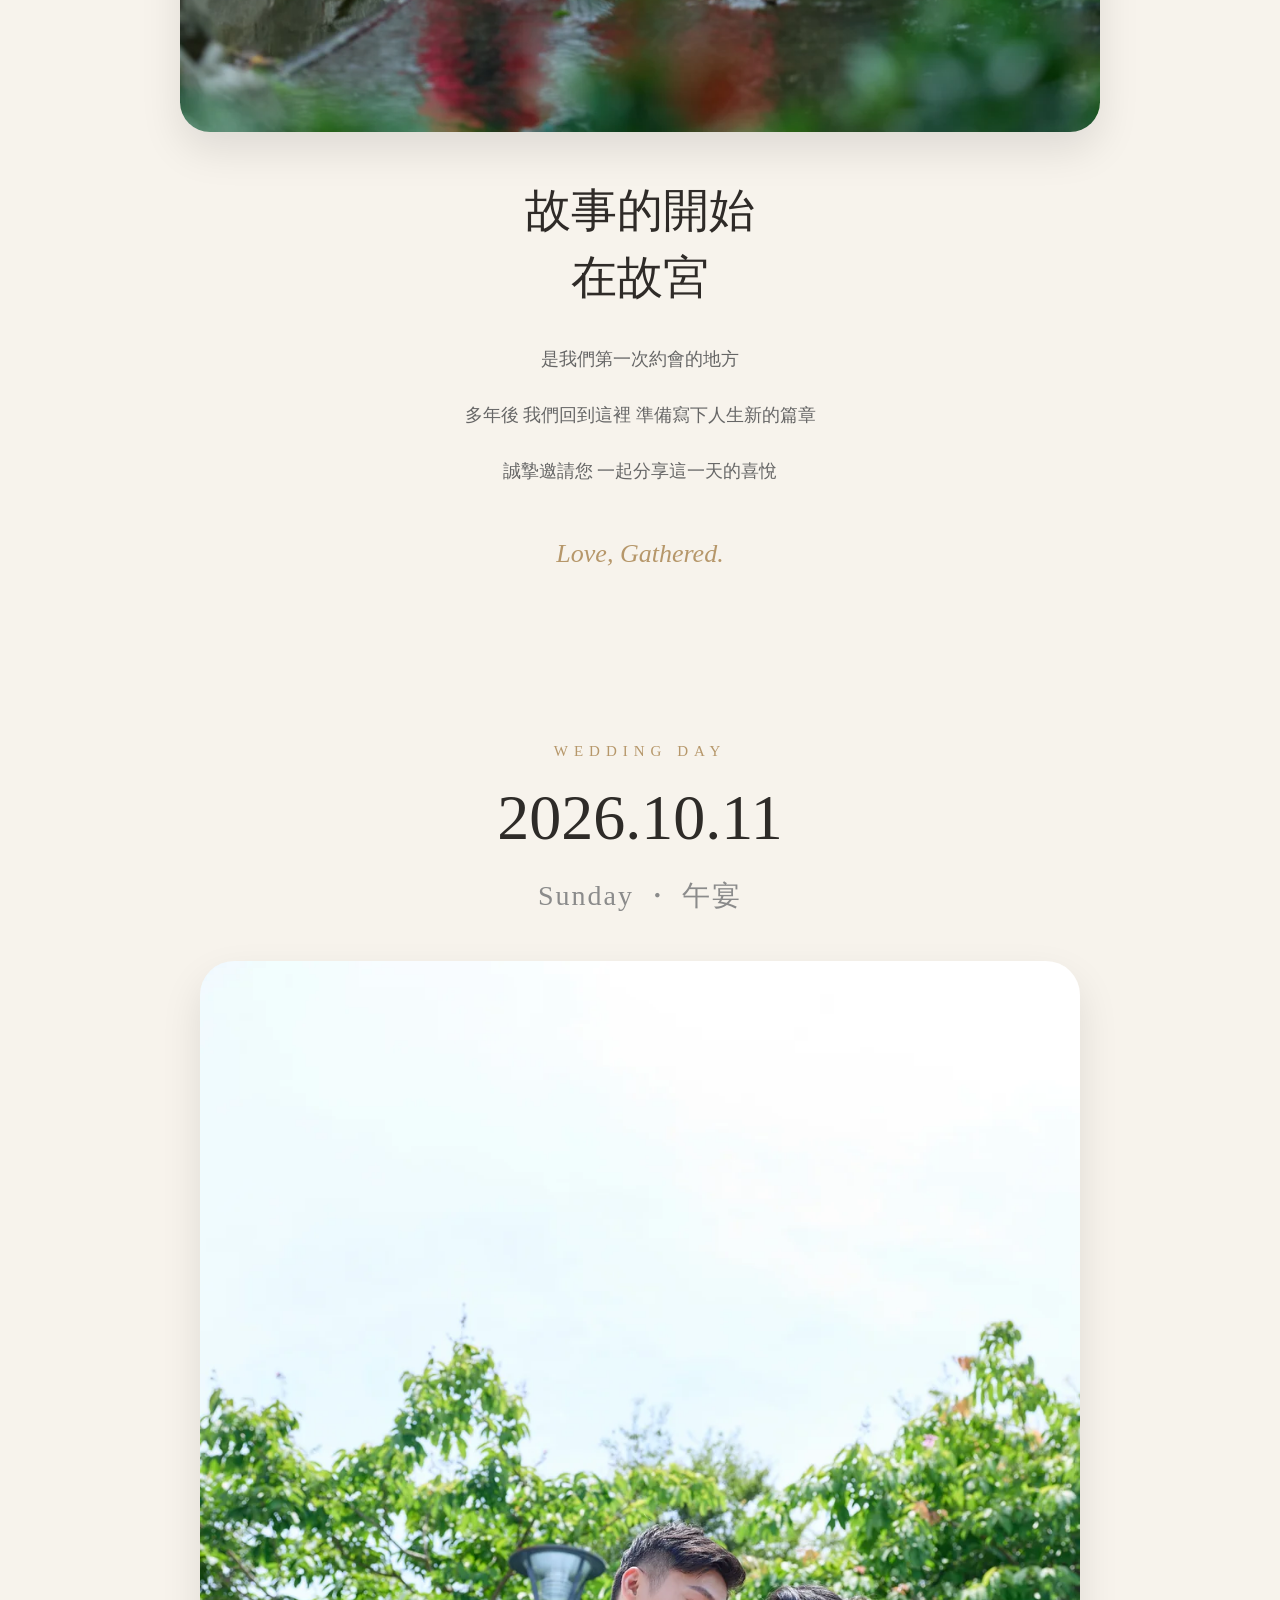
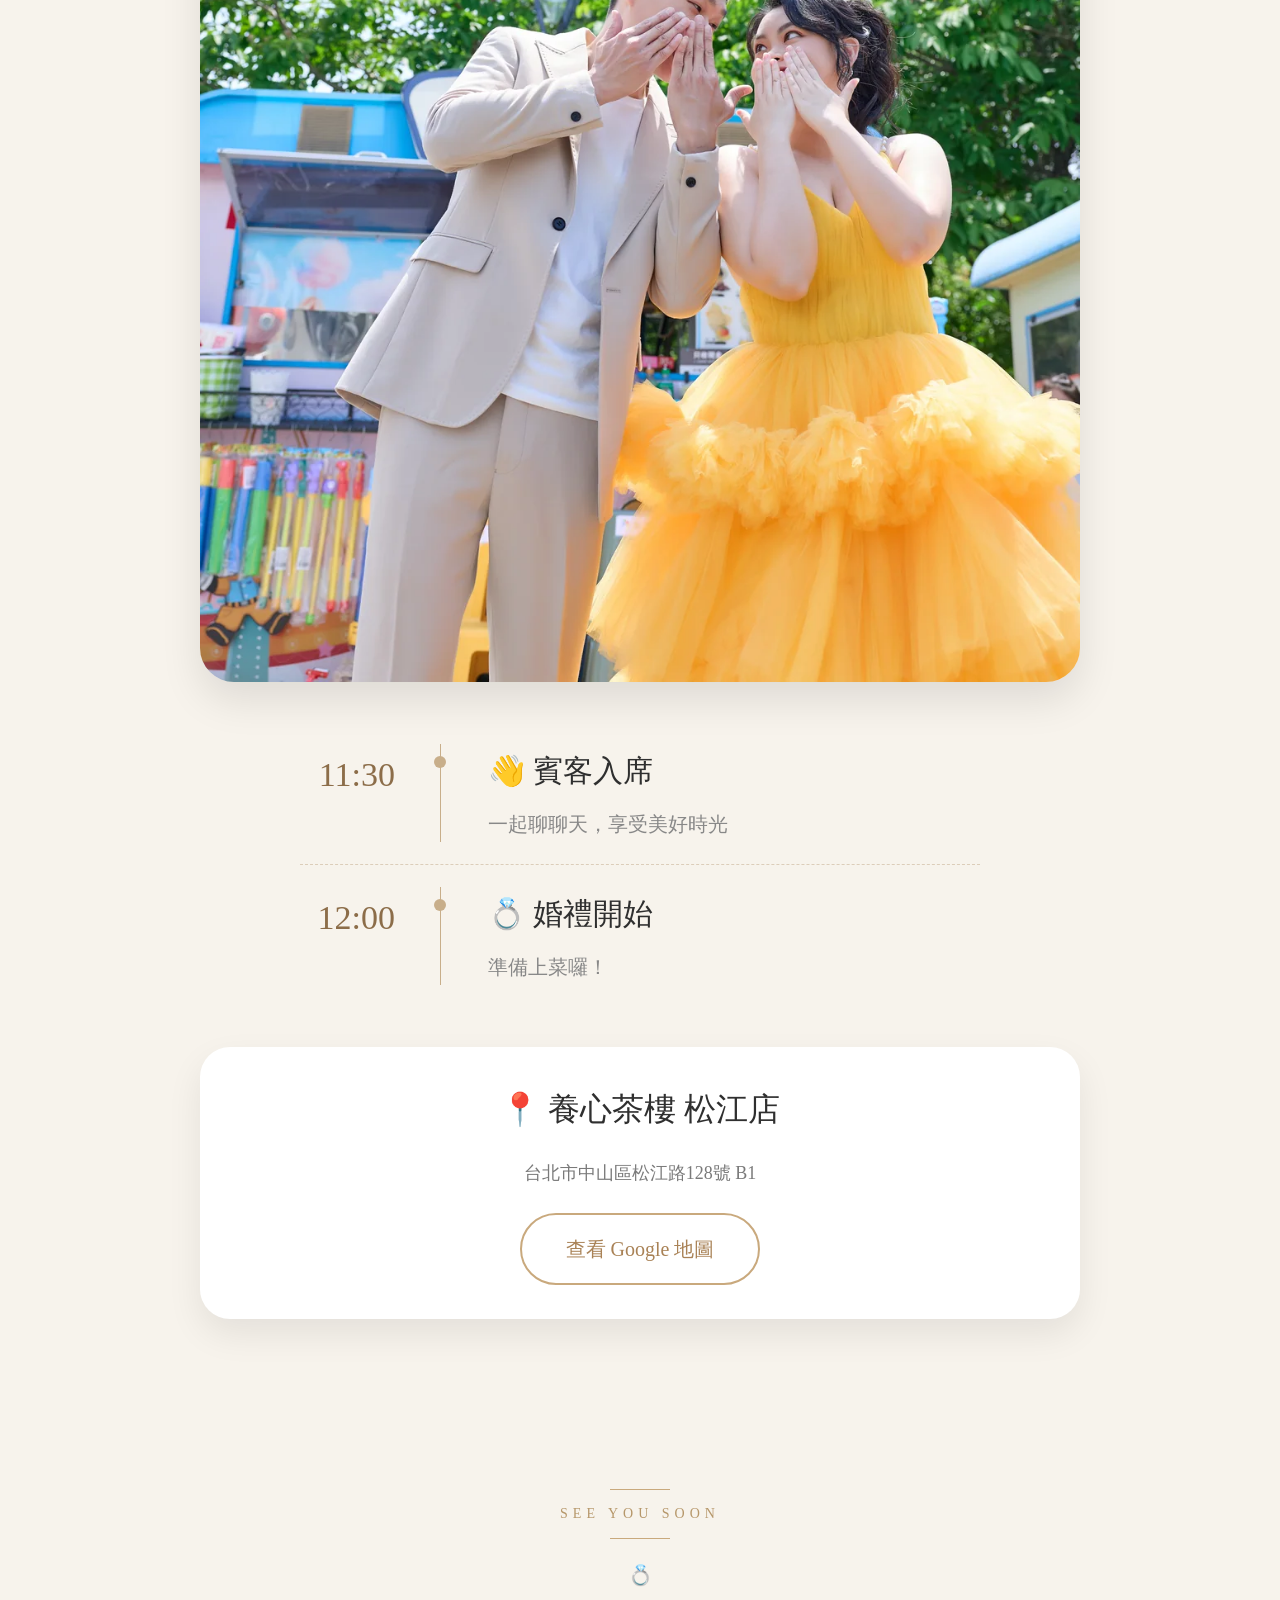
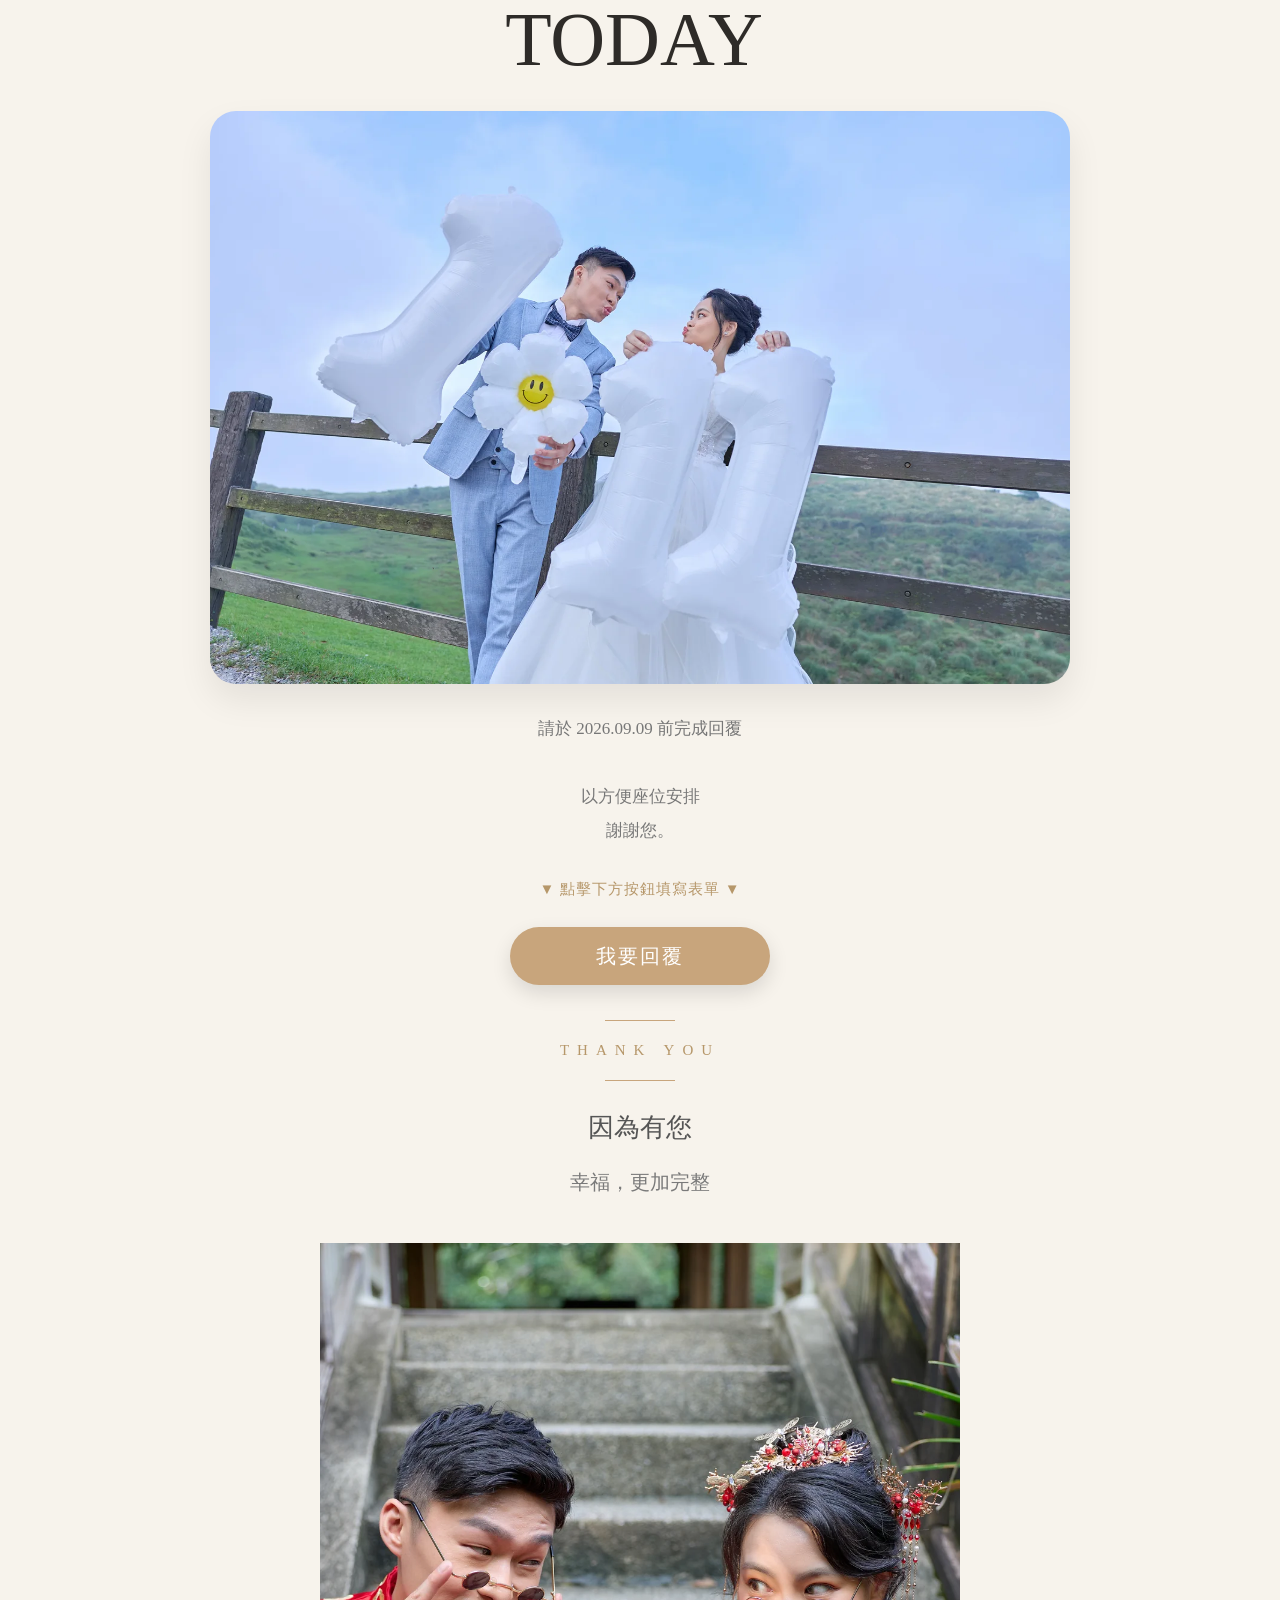
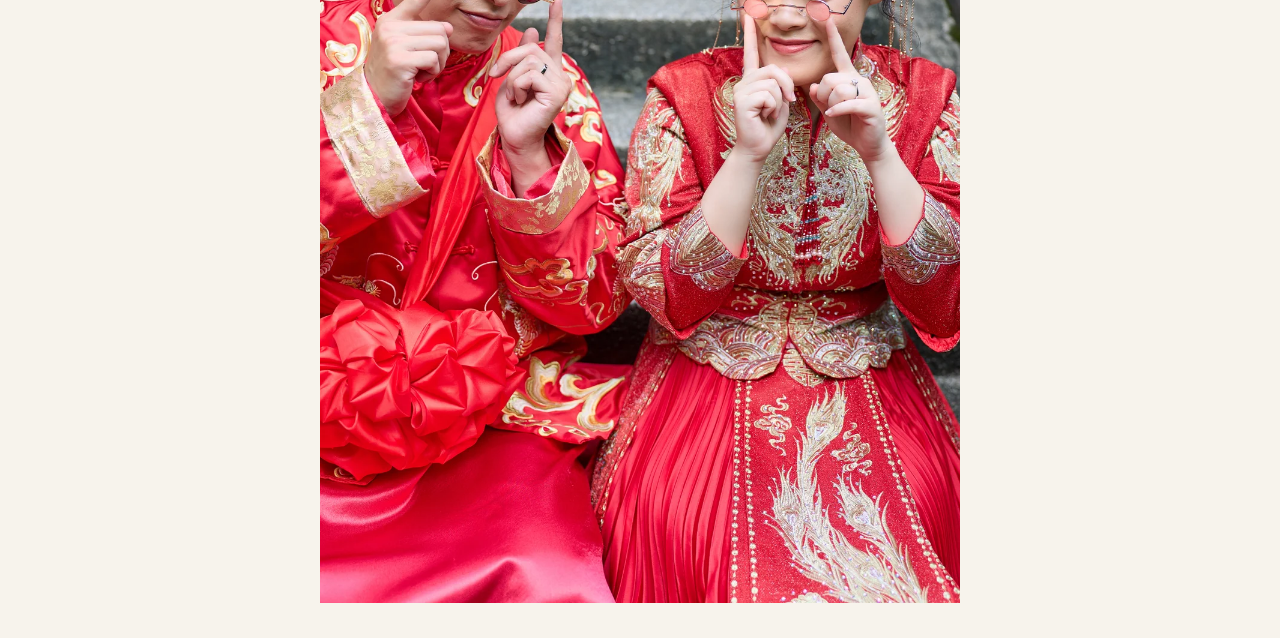
==== commit 847f2310: "表單恢復" ====
--- a/index.html
+++ b/index.html
@@ -301,18 +301,23 @@
 loading="lazy"
 decoding="async">
 </div>
+
 <div class="rsvp-note">
-請於 2026.09.09 前完成回覆<br><br>
-
-以方便座位安排，謝謝
+    請於 2026.09.09 前完成回覆<br><br>
+    以方便座位安排<br>
+    謝謝您。
 </div>
 
 <div class="rsvp-hint">
-▼ 點擊下方按鈕填寫表單 ▼
-</div>
-
-<a href="..." class="rsvp-btn">
-我要回覆
+    ▼ 點擊下方按鈕填寫表單 ▼
+</div>
+
+<a href="https://docs.google.com/forms/d/1dD8m557aWiPBAcl3Jbe2Ws64ebZIH4OWV6vfxVhozYU/edit"
+   target="_blank"
+   class="rsvp-btn">
+
+    我要回覆
+
 </a>
 
 <!-- ===========================
--- a/style.css
+++ b/style.css
@@ -1370,15 +1370,15 @@
 
 .rsvp-hint{
 
-    margin:18px 0 26px;
+    margin:18px 0 24px;
+
+    text-align:center;
 
     font-size:15px;
 
     letter-spacing:1px;
 
     color:#B6976A;
-
-    text-align:center;
 
     font-weight:500;
 
@@ -1506,7 +1506,7 @@
 
 .rsvp-hint{
 
-    margin:16px 0 24px;
+    margin:16px 0 22px;
 
     font-size:14px;
 
